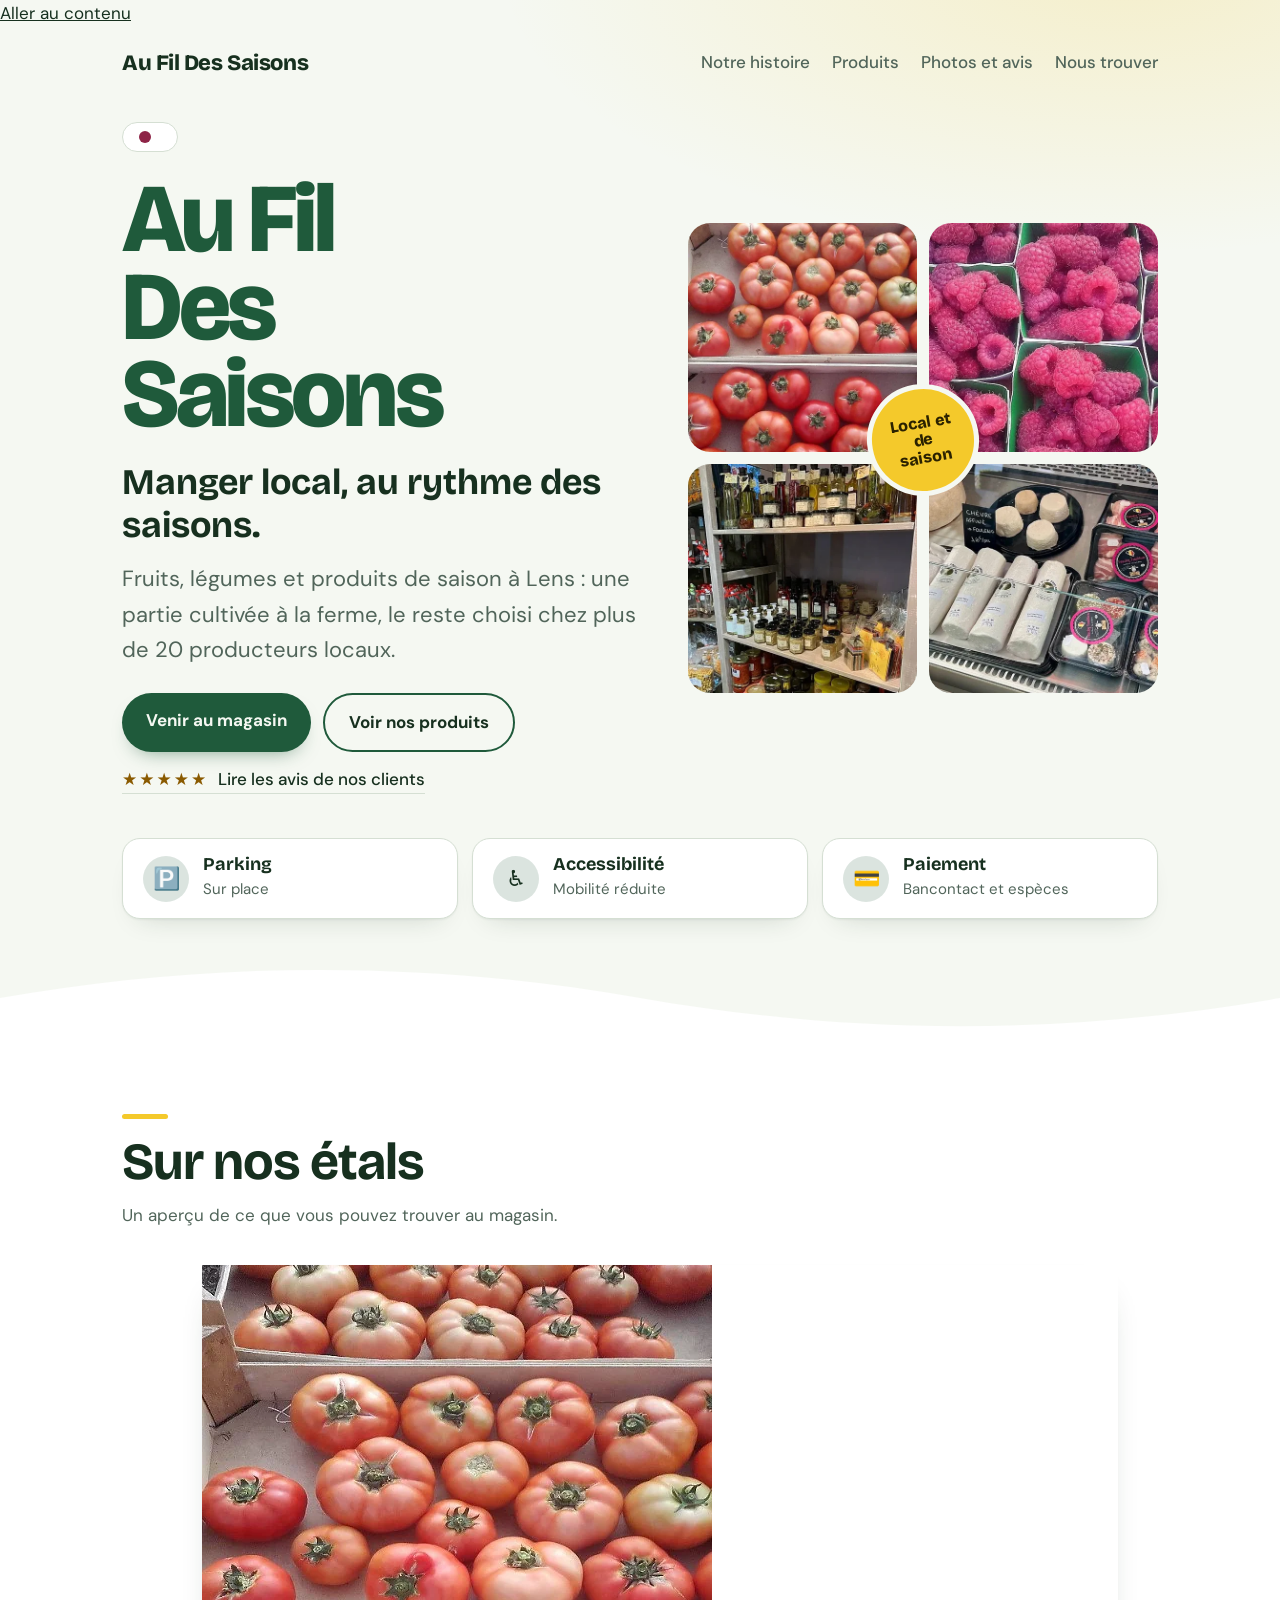
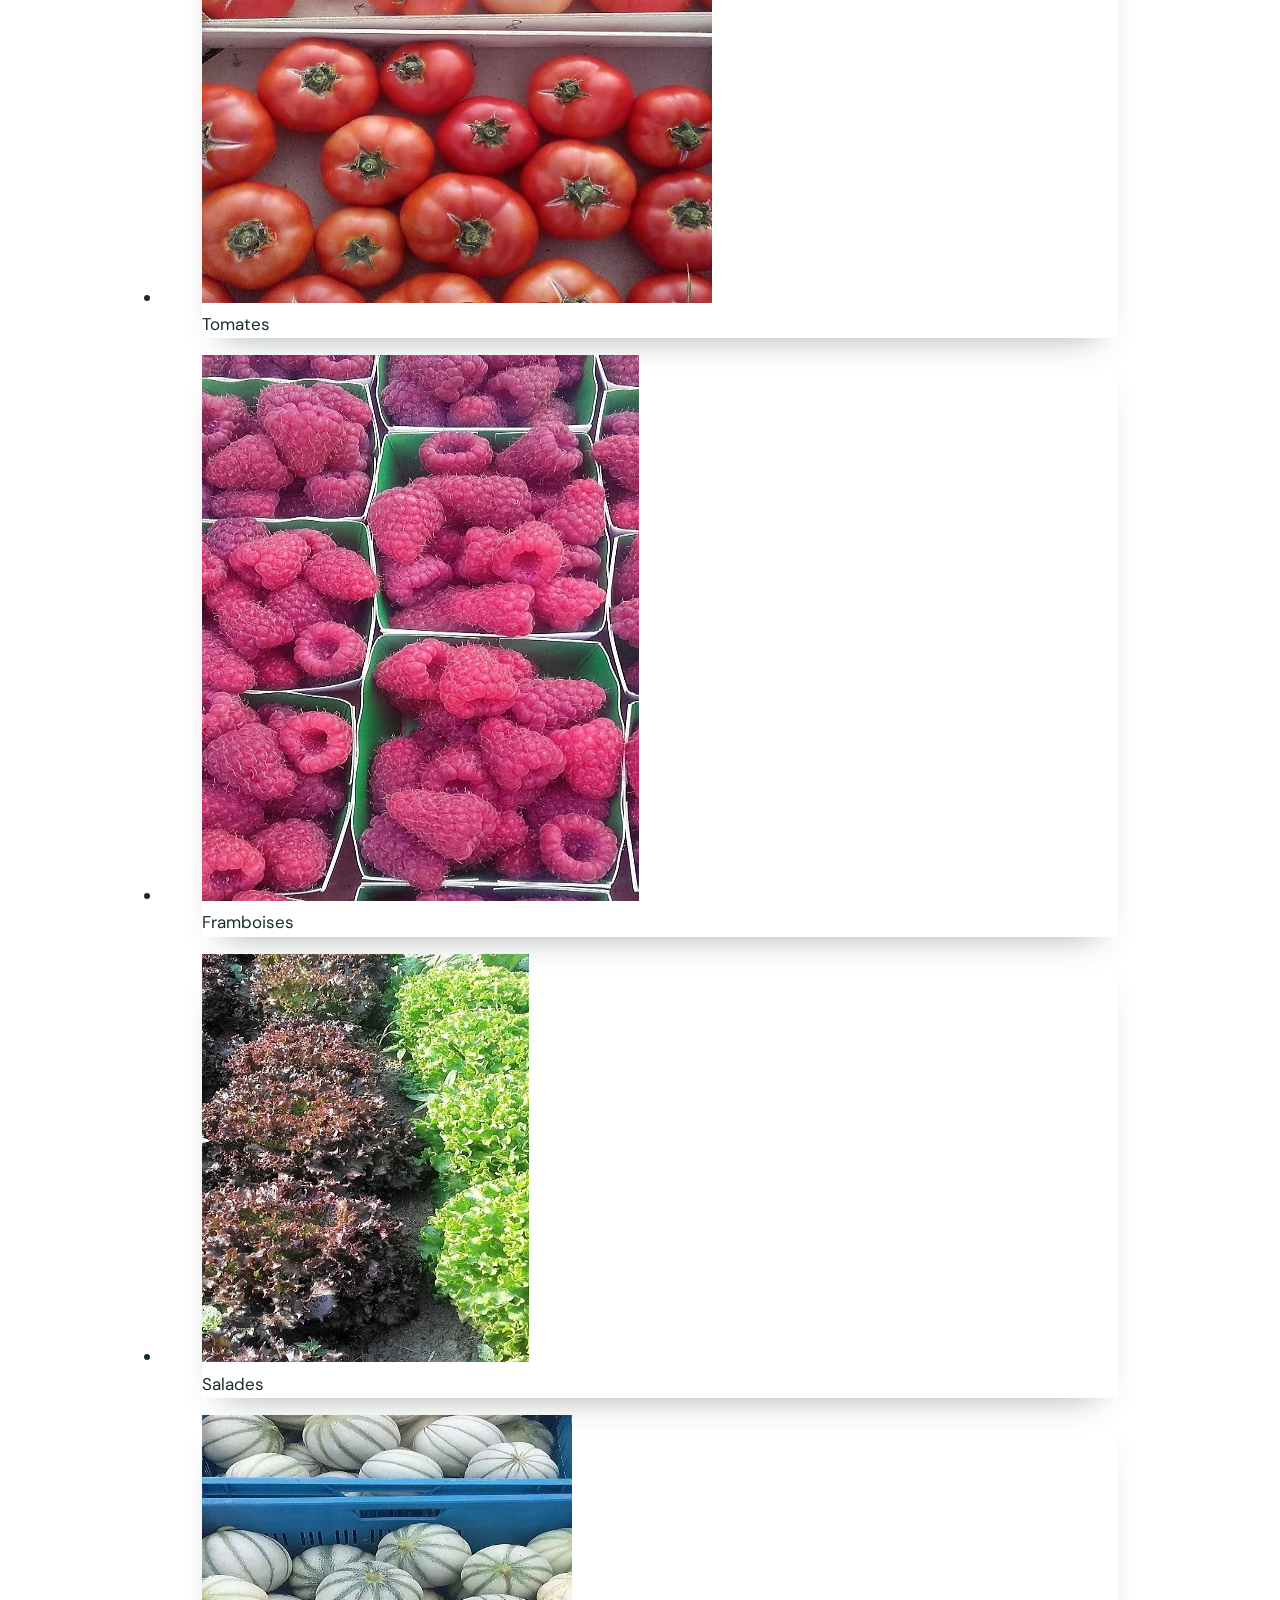
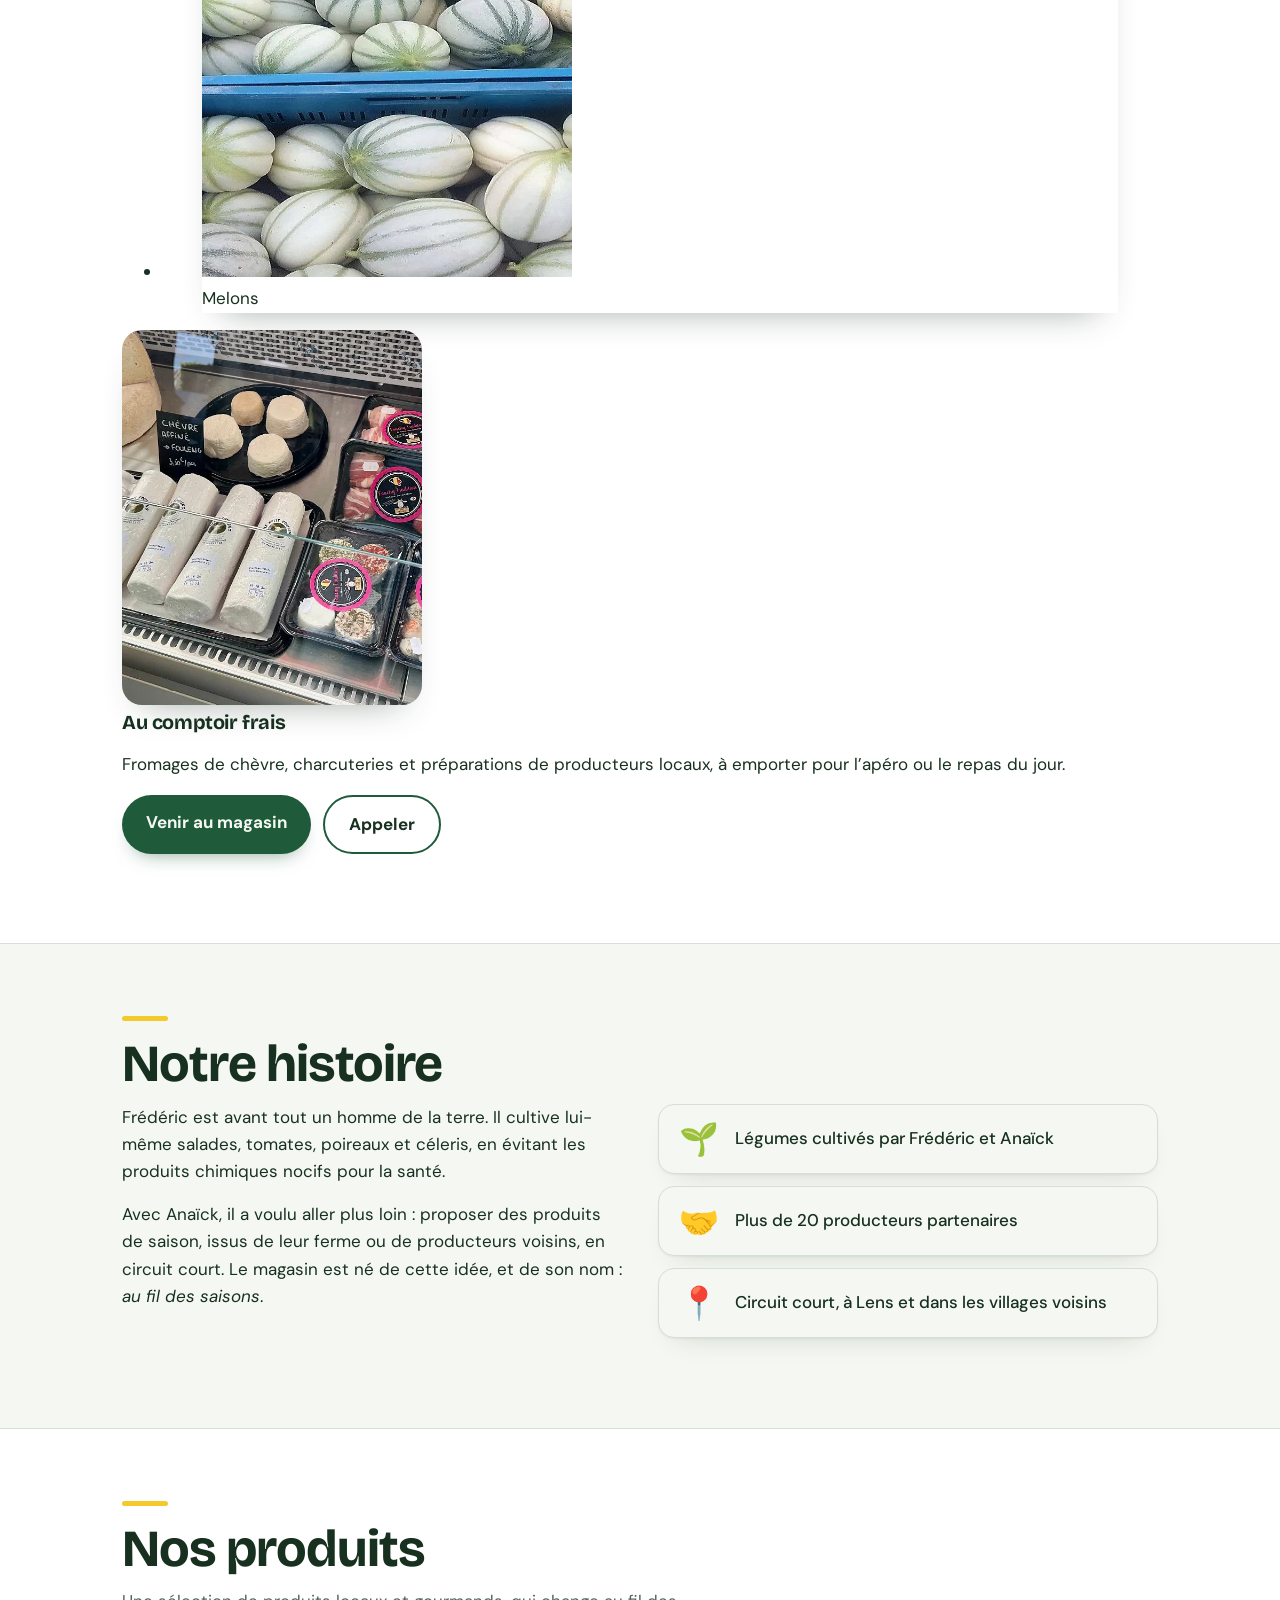
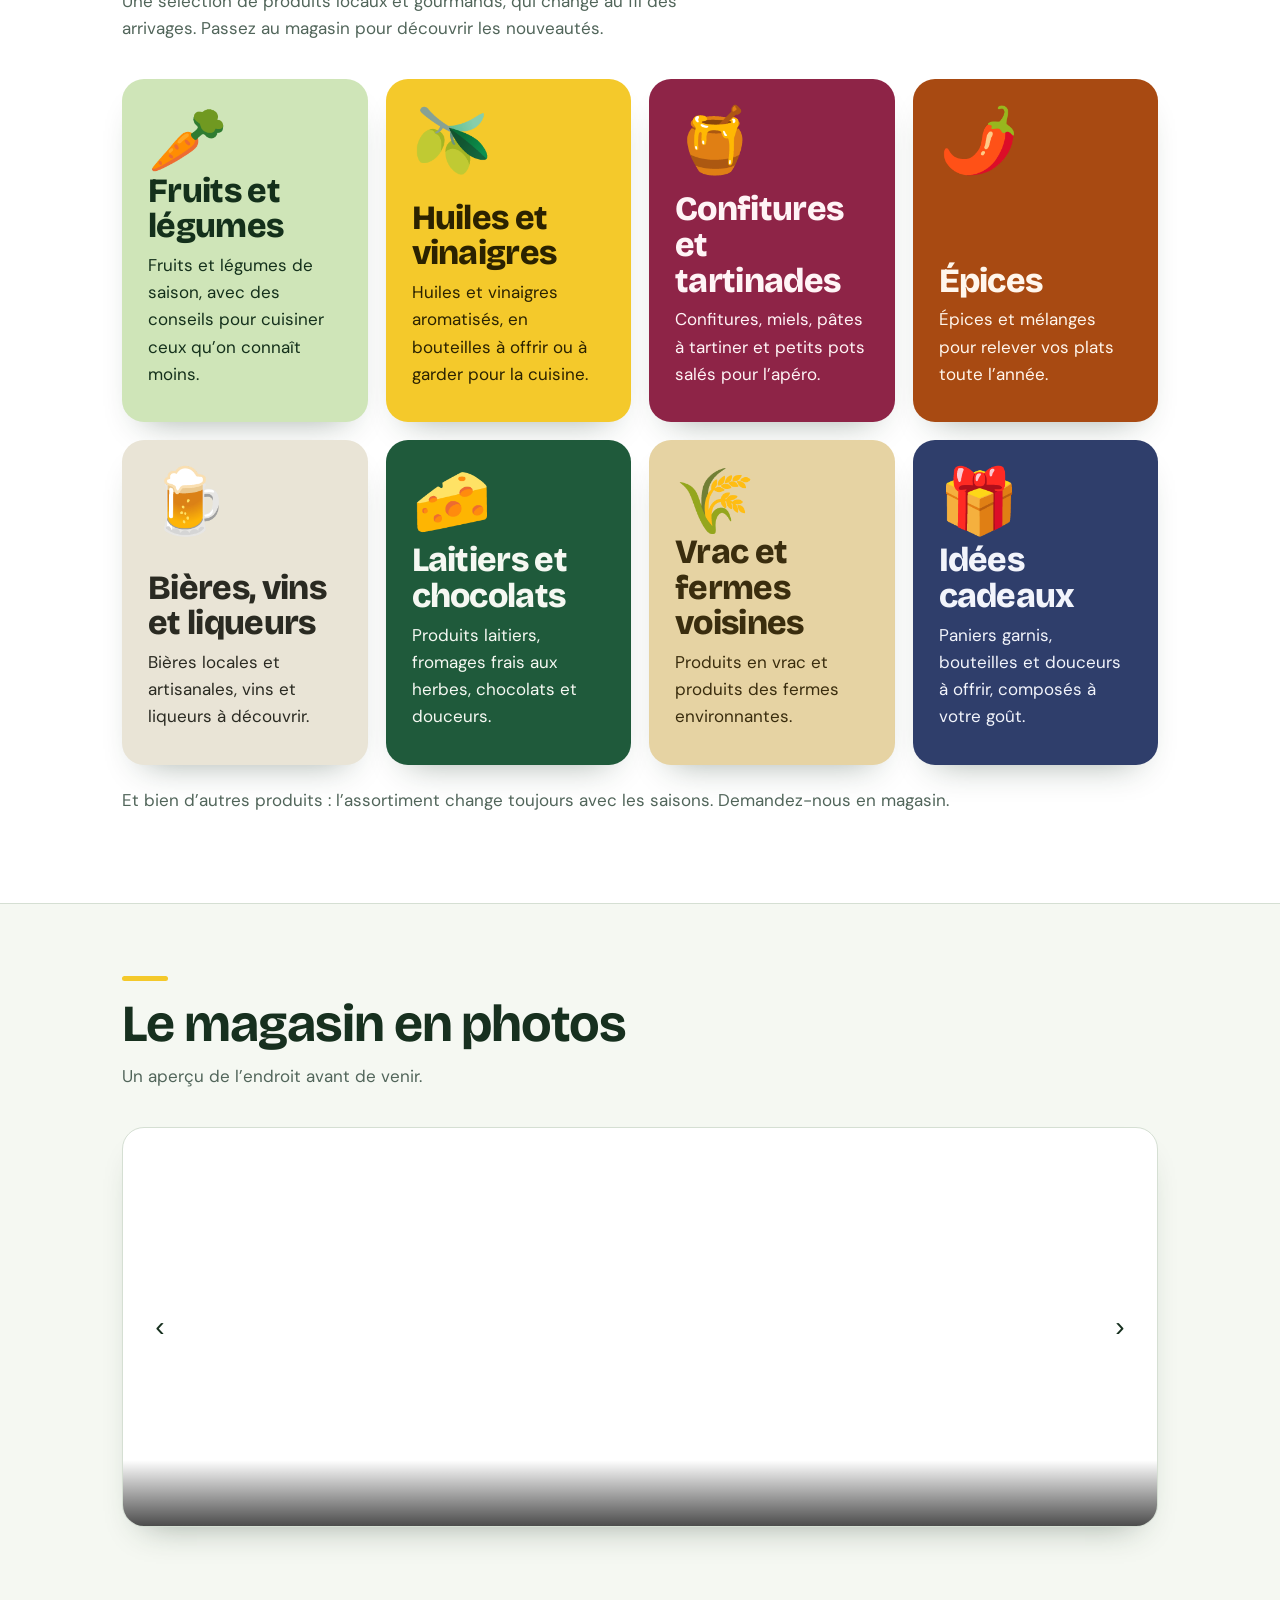
==== index.html @ 1a325200 "Add files via upload" ====
<!DOCTYPE html>
<html lang="fr">
<head>
<meta charset="utf-8">
<meta name="viewport" content="width=device-width, initial-scale=1, viewport-fit=cover">
<meta name="google-site-verification" content="WwIWT2sEpHE2BNijOcMHsDn33bdTSmF2Qs8HW-zZY4A">
<title>Au Fil Des Saisons – Fruits, légumes et produits locaux à Lens</title>
<meta name="description" content="Magasin de produits locaux et de saison à Lens : fruits, légumes, produits laitiers, chocolats, bières, vins, épices et idées cadeaux.">
<meta name="theme-color" content="#1F5A3B">
<link rel="icon" type="image/png" href="favicon.png">
<link rel="apple-touch-icon" href="apple-touch-icon.png">
<link rel="manifest" href="site.webmanifest">
<script type="application/ld+json">{"@context": "https://schema.org", "@type": "GroceryStore", "name": "Au Fil Des Saisons", "description": "Magasin de produits locaux et de saison à Lens : fruits, légumes, produits laitiers, chocolats, bières, vins, épices.", "telephone": "+32477273556", "email": "frederic.leblon@hotmail.be", "paymentAccepted": "Bancontact, espèces", "address": {"@type": "PostalAddress", "streetAddress": "Rue du Thy 23", "postalCode": "7870", "addressLocality": "Lens", "addressRegion": "Hainaut", "addressCountry": "BE"}, "geo": {"@type": "GeoCoordinates", "latitude": 50.5580614, "longitude": 3.8917613}, "openingHoursSpecification": [{"@type": "OpeningHoursSpecification", "dayOfWeek": "Monday", "opens": "15:00", "closes": "18:00"}, {"@type": "OpeningHoursSpecification", "dayOfWeek": ["Wednesday", "Friday"], "opens": "09:30", "closes": "12:30"}, {"@type": "OpeningHoursSpecification", "dayOfWeek": ["Wednesday", "Friday"], "opens": "13:30", "closes": "18:00"}, {"@type": "OpeningHoursSpecification", "dayOfWeek": "Saturday", "opens": "09:30", "closes": "15:30"}, {"@type": "OpeningHoursSpecification", "dayOfWeek": "Sunday", "opens": "09:30", "closes": "12:30"}]}</script>
<link rel="preconnect" href="https://fonts.googleapis.com">
<link rel="preconnect" href="https://fonts.gstatic.com" crossorigin>
<link rel="preload" as="style" href="https://fonts.googleapis.com/css2?family=Bricolage+Grotesque:wght@500;700;800&family=DM+Sans:wght@400;500;700&display=swap" id="gf">
<script>(function(){var l=document.createElement("link");l.rel="stylesheet";l.href=document.getElementById("gf").href;document.head.appendChild(l)})();</script>
<noscript><link rel="stylesheet" href="https://fonts.googleapis.com/css2?family=Bricolage+Grotesque:wght@500;700;800&family=DM+Sans:wght@400;500;700&display=swap"></noscript>
<style>
:root{
  --bg:#F5F8F2; --surface:#FFFFFF; --text:#17301F; --muted:#51655A; --line:#D5DFD3;
  --leaf:#1F5A3B; --on-leaf:#F5F8F2;
  --banana:#F4C92B; --on-banana:#2B2200;
  --jam:#8E2447; --on-jam:#FFF4F6;
  --garlic:#E9E4D6; --on-garlic:#2A2A22;
  box-sizing:border-box;
  padding-top:env(safe-area-inset-top,0px); padding-bottom:env(safe-area-inset-bottom,0px);
}
@media (prefers-color-scheme: dark){
  :root:not([data-theme="light"]){
    --bg:#0F1A13; --surface:#16251B; --text:#EAF1EA; --muted:#A3B5A8; --line:#2A3D30;
    --leaf:#7FD1A0; --on-leaf:#0F1A13;
    --garlic:#D9D3C0; --on-garlic:#2A2A22;
    color-scheme:dark;
  }
}
:root[data-theme="dark"]{
  --bg:#0F1A13; --surface:#16251B; --text:#EAF1EA; --muted:#A3B5A8; --line:#2A3D30;
  --leaf:#7FD1A0; --on-leaf:#0F1A13; --garlic:#D9D3C0; --on-garlic:#2A2A22; color-scheme:dark;
}
html{scroll-padding-top:env(safe-area-inset-top,0px);scroll-behavior:smooth}
*{box-sizing:border-box}
body{margin:0;background:var(--bg);color:var(--text);font:400 17px/1.6 "DM Sans",system-ui,sans-serif}
h1,h2,h3{font-family:"Bricolage Grotesque","DM Sans",system-ui,sans-serif;line-height:1.05;margin:0;letter-spacing:-.02em}
a{color:inherit}
:focus-visible{outline:3px solid var(--banana);outline-offset:3px}
.wrap{max-width:1080px;margin:0 auto;padding:0 22px}
header{display:flex;align-items:center;justify-content:space-between;gap:16px;padding:18px 0;flex-wrap:wrap}
.logo{font:800 22px "Bricolage Grotesque",sans-serif;text-decoration:none;letter-spacing:-.02em}
nav{display:flex;gap:22px;font-weight:500}
nav a{text-decoration:none;color:var(--muted)}
nav a:hover{color:var(--text)}
.hero{padding:40px 0 64px}
.hero h1{font-size:clamp(58px,14vw,168px);font-weight:800;line-height:.9;max-width:none;color:var(--leaf);letter-spacing:-.035em}
.hero p.tag{font:700 clamp(22px,3.6vw,36px)/1.2 "Bricolage Grotesque",sans-serif;color:var(--text);margin:22px 0 0;max-width:none}
.hero p{font-size:clamp(18px,2.2vw,22px);color:var(--muted);max-width:46ch;margin:22px 0 30px}
.btns{display:flex;gap:12px;flex-wrap:wrap}
.btn{display:inline-block;padding:14px 24px;border-radius:999px;font-weight:700;text-decoration:none;background:var(--leaf);color:var(--on-leaf)}
.btn.alt{background:transparent;border:2px solid var(--leaf);color:var(--text)}
section{padding:72px 0}
h2{font-size:clamp(32px,5vw,52px);font-weight:700;margin-bottom:12px}
.lead{color:var(--muted);max-width:52ch;margin:0 0 36px}
.grid{display:grid;grid-template-columns:repeat(auto-fit,minmax(220px,1fr));gap:18px}
.panel{border-radius:22px;padding:30px 26px 34px;min-height:300px;display:flex;flex-direction:column;justify-content:flex-end}
.panel .emo{font-size:64px;line-height:1;margin-bottom:auto}
.panel h3{font-size:34px;font-weight:800;margin-bottom:8px}
.panel p{margin:0}
.p1{background:var(--banana);color:var(--on-banana)}
.p2{background:var(--jam);color:var(--on-jam)}
.p3{background:var(--garlic);color:var(--on-garlic)}
.p4{background:var(--leaf);color:var(--on-leaf)}
.pv{background:#CFE5B8;color:#14301B}
.ps{background:#A84A12;color:#FFF6EC}
.pc{background:#2F3E6B;color:#F2F4FB}
.gal figure{margin:0}.gal img{display:block;width:100%;aspect-ratio:4/3;object-fit:cover;border-radius:18px}.gal figcaption{margin-top:8px;color:var(--muted);font-size:15px}
.more{margin-top:22px;color:var(--muted)}
.info{display:grid;grid-template-columns:repeat(auto-fit,minmax(280px,1fr));gap:18px}
.card{background:var(--surface);border:1px solid var(--line);border-radius:18px;padding:26px}
.card h3{font-size:24px;margin-bottom:12px}
.card p{margin:6px 0}
table{border-collapse:collapse;width:100%}
td{padding:6px 0;border-bottom:1px solid var(--line)}
td:last-child{text-align:right;color:var(--muted)}
.todo{background:color-mix(in srgb,var(--banana) 35%,transparent);padding:1px 8px;border-radius:6px;font-size:.92em}
.open{display:inline-flex;align-items:center;gap:10px;margin:26px 0 0;font-weight:500}
.dot{width:12px;height:12px;border-radius:50%;background:var(--jam)}
.open.on .dot{background:#2E9E5B}
tr.today td{font-weight:700;color:var(--text)}
.btn,.panel{transition:transform .2s ease}
.btn:hover,.panel:hover{transform:translateY(-2px)}
@media (prefers-reduced-motion:reduce){.btn:hover,.panel:hover{transform:none}}
.band{background:var(--surface);border-block:1px solid var(--line)}
.order{display:grid;grid-template-columns:repeat(auto-fit,minmax(280px,1fr));gap:28px;align-items:start}
.fields{display:grid;gap:14px}
.fields label{display:block;font-weight:500;margin-bottom:4px}
.fields input,.fields select,.fields textarea{width:100%;font:inherit;padding:12px 14px;border-radius:12px;border:1.5px solid var(--line);background:var(--bg);color:var(--text)}
.qty{display:grid;grid-template-columns:repeat(3,1fr);gap:10px}
.fine{color:var(--muted);font-size:15px;margin:0}
.gal{display:grid;grid-template-columns:repeat(auto-fit,minmax(220px,1fr));gap:14px;margin-bottom:56px}
.ph{aspect-ratio:4/3;border-radius:18px;border:2px dashed var(--line);display:flex;flex-direction:column;align-items:center;justify-content:center;gap:6px;color:var(--muted);text-align:center;padding:12px}
.ph b{font-size:34px}
.revs{display:grid;grid-template-columns:repeat(auto-fit,minmax(min(100%,420px),1fr));gap:16px;margin-bottom:26px}
.rev{background:var(--surface);border:1px solid var(--line);border-radius:18px;padding:24px}
.stars{color:var(--banana);font-size:20px;letter-spacing:2px}
.gallery{margin-bottom:56px}
.viewer{position:relative;border-radius:22px;overflow:hidden;background:var(--surface);border:1px solid var(--line)}
.viewer{height:clamp(300px,62vw,540px);display:flex;align-items:center;justify-content:center}
.viewer .bg{position:absolute;inset:-40px;background-size:cover;background-position:center;filter:blur(30px) brightness(.75)}
.viewer img{position:relative;z-index:1;display:block;width:auto;height:auto;max-width:100%;max-height:100%;object-fit:contain}
.viewer .nav,.viewer .cap{z-index:2}
.viewer .cap{position:absolute;left:0;right:0;bottom:0;padding:48px 22px 18px;color:#fff;background:linear-gradient(transparent,rgba(0,0,0,.7));display:flex;justify-content:space-between;gap:12px;font-weight:500}
.nav{position:absolute;top:50%;transform:translateY(-50%);width:46px;height:46px;border-radius:50%;border:0;background:rgba(255,255,255,.92);color:#17301F;font-size:28px;line-height:1;cursor:pointer}
.prev{left:14px}.next{right:14px}
.thumbs{display:grid;grid-template-columns:repeat(4,1fr);gap:10px;margin-top:12px}
.thumbs button{padding:0;border:0;border-radius:14px;overflow:hidden;cursor:pointer;opacity:.6;background:none;transition:opacity .2s}
.thumbs button[aria-current="true"]{opacity:1;outline:3px solid var(--leaf);outline-offset:2px}
.thumbs img{display:block;width:100%;aspect-ratio:4/3;object-fit:cover}
.story{display:grid;grid-template-columns:repeat(auto-fit,minmax(300px,1fr));gap:36px;align-items:start}
.story p{margin:0 0 16px;max-width:60ch}
.facts{list-style:none;margin:0;padding:0;display:grid;gap:12px}
.facts li{display:flex;align-items:center;gap:16px;background:var(--bg);border:1px solid var(--line);border-radius:16px;padding:18px 20px;font-weight:500}
.facts b{font-size:32px;line-height:1}
.list{list-style:none;margin:0;padding:0}
.list li{padding:8px 0;border-bottom:1px solid var(--line)}
.baskets{display:grid;grid-template-columns:repeat(auto-fit,minmax(240px,1fr));gap:14px}
.baskets .card{background:var(--bg)}
.baskets p{margin:0;color:var(--muted)}
.pw{background:#E6D3A3;color:#3A2D0E}
.perkswrap{padding-bottom:34px}
.perks{list-style:none;margin:0;padding:0;display:grid;grid-template-columns:repeat(auto-fit,minmax(230px,1fr));gap:14px}
.perks li{display:flex;align-items:center;gap:14px;padding:16px 20px;border:1px solid var(--line);border-radius:18px;background:var(--surface)}
.perks .ic{flex:none;width:46px;height:46px;border-radius:50%;display:flex;align-items:center;justify-content:center;font-size:22px;background:color-mix(in srgb,var(--leaf) 16%,transparent)}
.perks strong{display:block;font:700 18px "Bricolage Grotesque",sans-serif;line-height:1.1}
.perks li span:not(.ic){color:var(--muted);font-size:15px}
.wave{display:block;width:100%;height:36px;color:var(--surface);margin-bottom:-1px}
#histoire{border-top:0}
.hero{display:grid;grid-template-columns:1.05fr .95fr;gap:40px;align-items:center;padding:24px 22px 44px}
.hero h1{font-size:clamp(56px,7.6vw,100px);line-height:.9}
.hero p.open{display:inline-flex;margin:0 0 24px;padding:8px 16px;background:var(--surface);border:1px solid var(--line);border-radius:999px;font-size:15px;color:var(--text);max-width:none}
.hero p.tag{margin:22px 0 0}
.hero p.desc{margin:14px 0 26px;max-width:44ch}
.proof{list-style:none;margin:26px 0 0;padding:0;display:flex;flex-wrap:wrap;gap:8px 22px;font-weight:500}
.rl{display:inline-block;margin-top:14px;text-decoration:none;font-weight:500;border-bottom:1.5px solid var(--line)}
.rl:hover{border-color:var(--leaf)}
.rl .stars{font-size:17px;margin-right:6px}
.hero-pics{position:relative;height:clamp(380px,44vw,540px)}
.pic{position:absolute;object-fit:cover;border-radius:24px;border:6px solid var(--bg);box-shadow:0 22px 40px -18px rgba(0,0,0,.45);background:var(--surface)}
.pic.a{right:0;top:0;width:66%;height:80%}
.pic.b{left:0;bottom:0;width:56%;height:50%}
.sticker{position:absolute;right:4%;bottom:4%;width:132px;height:132px;border-radius:50%;background:var(--banana);color:var(--on-banana);display:flex;align-items:center;justify-content:center;text-align:center;padding:16px;font:800 18px/1.1 "Bricolage Grotesque",sans-serif;transform:rotate(-10deg)}
@media (max-width:860px){.hero{grid-template-columns:1fr;gap:28px}.hero h1{font-size:clamp(56px,18vw,104px)}.hero-pics{height:clamp(320px,82vw,440px)}}
.hero-pics{height:auto;display:grid;grid-template-columns:1fr 1fr;gap:12px;padding-bottom:30px}
.hero-pics .m{display:block;width:100%;aspect-ratio:1;object-fit:cover;border-radius:22px;background:var(--surface)}
.hero-pics .m:nth-of-type(even){transform:translateY(30px)}
.hero-pics .sticker{width:112px;height:112px;font-size:16px;left:50%;top:46%;right:auto;bottom:auto;transform:translate(-50%,-50%) rotate(-10deg);border:5px solid var(--bg)}
#etals{border-top:0}
.stars{color:#8A5A00}
@media (prefers-color-scheme: dark){:root:not([data-theme="light"]) .stars{color:var(--banana)}}
.etals{gap:16px}
.etals li:nth-child(even){margin-top:0}
.etals img{aspect-ratio:4/5}
.feature{grid-template-columns:minmax(0,300px) 1fr;gap:40px}
.feature img{width:100%;max-width:300px;aspect-ratio:4/5;object-fit:cover;border-radius:20px}
.viewer{height:clamp(260px,46vw,400px)}
.hero-pics{max-width:470px;width:100%;justify-self:end;padding-bottom:0}
.hero-pics .m:nth-of-type(even){transform:none}
@media (max-width:860px){.hero-pics{justify-self:center}.feature img{max-width:100%}}
body{background-image:radial-gradient(900px 420px at 88% -40px,color-mix(in srgb,var(--banana) 20%,transparent),transparent 70%);background-repeat:no-repeat}
section h2::before{content:"";display:block;width:46px;height:5px;border-radius:3px;background:var(--banana);margin-bottom:16px}
.card,.rev,.faq details,.perks li,.facts li{box-shadow:0 1px 2px rgba(23,48,31,.05),0 14px 28px -18px rgba(23,48,31,.22)}
.panel,.etals figure,.viewer,.feature img{box-shadow:0 18px 34px -22px rgba(23,48,31,.45)}
.btn{box-shadow:0 10px 20px -12px rgba(31,90,59,.65);transition:transform .2s ease,box-shadow .2s ease,opacity .2s}
.btn.alt{box-shadow:none}
.etals img,.feature img,.hero-pics .m{transition:transform .5s ease}
.etals figure:hover img,.feature:hover img,.hero-pics .m:hover{transform:scale(1.04)}
.etals figure{overflow:hidden}
.viewer img{transition:opacity .2s ease}
.faq details{transition:box-shadow .2s ease,border-color .2s ease}
.faq details[open]{border-color:var(--leaf)}
.reveal{opacity:0;transform:translateY(24px);transition:opacity .7s ease,transform .7s ease}
.reveal.in{opacity:1;transform:none}
@keyframes up{from{opacity:0;transform:translateY(20px)}}
@keyframes pop{from{opacity:0;transform:scale(.94)}}
.hero-text>*{animation:up .8s ease backwards}
.hero-text>:nth-child(2){animation-delay:.08s}.hero-text>:nth-child(3){animation-delay:.16s}.hero-text>:nth-child(4){animation-delay:.24s}.hero-text>:nth-child(5){animation-delay:.32s}.hero-text>:nth-child(6){animation-delay:.4s}
.hero-pics .m{animation:pop .9s ease backwards}
.hero-pics .m:nth-of-type(2){animation-delay:.12s}.hero-pics .m:nth-of-type(3){animation-delay:.24s}.hero-pics .m:nth-of-type(4){animation-delay:.36s}
@media (prefers-reduced-motion:reduce){.reveal{opacity:1!important;transform:none!important;transition:none!important}.hero-text>*,.hero-pics .m{animation:none}.etals figure:hover img,.feature:hover img,.hero-pics .m:hover{transform:none}}
.etals img,.feature img,.thumbs img,.hero-pics .m{height:auto}
.progress{position:fixed;left:0;top:env(safe-area-inset-top,0px);height:3px;width:100%;background:var(--leaf);transform:scaleX(0);transform-origin:0 50%;z-index:70}
@keyframes grow{to{transform:scaleX(1)}}
@supports (animation-timeline:scroll()){.progress{animation:grow linear both;animation-timeline:scroll(root)}}
@keyframes float{0%,100%{translate:0 0}50%{translate:0 -7px}}
@keyframes wob{0%,100%{rotate:0deg}50%{rotate:9deg}}
@keyframes pulse{0%{box-shadow:0 0 0 0 rgba(46,158,91,.55)}100%{box-shadow:0 0 0 10px rgba(46,158,91,0)}}
.hero-pics .m{animation:pop .9s ease backwards,float 7s ease-in-out 1.2s infinite}
.hero-pics .m:nth-of-type(1){animation-delay:0s,1.2s}
.hero-pics .m:nth-of-type(2){animation-delay:.12s,1.8s;animation-duration:.9s,8s}
.hero-pics .m:nth-of-type(3){animation-delay:.24s,2.4s;animation-duration:.9s,7.5s}
.hero-pics .m:nth-of-type(4){animation-delay:.36s,3s;animation-duration:.9s,8.5s}
.sticker{animation:wob 5s ease-in-out infinite}
.open.on .dot{animation:pulse 2s ease-out infinite}
.panel .emo{transition:transform .3s ease;transform-origin:left bottom}
.panel:hover .emo{transform:rotate(-10deg) scale(1.15)}
nav a{padding:4px 0;transition:color .2s ease,box-shadow .2s ease}
nav a.act{color:var(--text);box-shadow:inset 0 -3px 0 var(--banana)}
.count{font-variant-numeric:tabular-nums}
@media (prefers-reduced-motion:reduce){.hero-pics .m,.sticker,.open.on .dot,.progress{animation:none}.panel:hover .emo{transform:none}}
body{transition:background-color .5s ease,color .5s ease}
.btn{transition:transform .2s ease,box-shadow .2s ease,opacity .2s ease,background-color .3s ease,color .3s ease,border-color .3s ease}
.btn:hover{background:color-mix(in srgb,var(--leaf) 86%,var(--text))}
.btn.alt:hover{background:color-mix(in srgb,var(--leaf) 14%,transparent)}
a{transition:color .25s ease}
footer{background:linear-gradient(to bottom,var(--bg),color-mix(in srgb,var(--leaf) 12%,var(--bg)))}
.viewer .bg{transition:opacity .25s ease}
.wave{display:block;position:relative;height:90px;color:var(--surface);margin-bottom:-1px}
.wave svg{display:block;width:100%;height:100%}
.wave .th{fill:none;stroke:var(--leaf);stroke-width:2.4;stroke-dasharray:3 8;stroke-linecap:round;vector-effect:non-scaling-stroke}
.thread{position:absolute;inset:0;clip-path:inset(-40px 100% -40px 0);transition:clip-path 1.8s ease}
.wave.go .thread{clip-path:inset(-40px 0 -40px 0)}
.sd{position:absolute;font-size:26px;line-height:1;opacity:0;transform:translate(-50%,-80%) scale(.4);transition:opacity .4s ease,transform .6s cubic-bezier(.3,1.6,.5,1)}
.wave.go .sd{opacity:1;transform:translate(-50%,-80%) scale(1)}
.wave.go .sd:nth-of-type(1){transition-delay:.4s}.wave.go .sd:nth-of-type(2){transition-delay:.8s}.wave.go .sd:nth-of-type(3){transition-delay:1.2s}.wave.go .sd:nth-of-type(4){transition-delay:1.6s}
@media (prefers-reduced-motion:reduce){.thread{clip-path:none!important;transition:none}.sd{opacity:1;transform:translate(-50%,-80%);transition:none!important}}
section{border:0}
.sep{display:flex;align-items:center;gap:20px;max-width:780px;margin:-6px auto -34px;padding:0 22px;position:relative;z-index:2}
.sep i{flex:1;height:2px;background:repeating-linear-gradient(90deg,var(--leaf) 0 6px,transparent 6px 14px);opacity:.6;transform:scaleX(0);transition:transform 1.3s ease}
.sep i:first-child{transform-origin:100% 50%;-webkit-mask-image:linear-gradient(to right,transparent,#000);mask-image:linear-gradient(to right,transparent,#000)}
.sep i:last-child{transform-origin:0 50%;-webkit-mask-image:linear-gradient(to left,transparent,#000);mask-image:linear-gradient(to left,transparent,#000)}
.sep b{flex:none;width:58px;height:58px;border-radius:50%;display:grid;place-items:center;background:var(--surface);border:2.5px solid var(--banana);box-shadow:0 12px 24px -14px rgba(23,48,31,.5);opacity:0;transform:scale(.4) rotate(-40deg);transition:opacity .5s ease .2s,transform .8s cubic-bezier(.3,1.5,.5,1) .2s}
.sep svg{width:28px;height:28px;fill:none;stroke:var(--leaf);stroke-width:1.8}
.sep.go i{transform:scaleX(1)}
.sep.go b{opacity:1;transform:none}
@media (prefers-reduced-motion:reduce){.sep i{transform:none;transition:none}.sep b{opacity:1;transform:none;transition:none}}
footer{padding:36px 0 48px;color:var(--muted);font-size:15px}
footer .wrap{display:flex;justify-content:space-between;gap:12px;flex-wrap:wrap}
@media (prefers-reduced-motion:reduce){html{scroll-behavior:auto}}
</style>
</head>
<body>
<div class="progress" aria-hidden="true"></div>
<a class="skip" href="#top">Aller au contenu</a>
<div class="topbar"><div class="wrap">
    <header>
    <a class="logo" href="#top">Au Fil Des Saisons</a>
    <nav aria-label="Navigation principale">
      <a href="#histoire">Notre histoire</a>
      <a href="#produits">Produits</a>
      <a href="#avis">Photos et avis</a>
      <a href="#infos">Nous trouver</a>
    </nav>
  </header>
  </div></div>

<main id="top">
  <div class="wrap hero">
    <div class="hero-text">
      <p class="open" id="open" aria-live="polite"><span class="dot" aria-hidden="true"></span><span id="opentxt"></span></p>
      <h1>Au Fil<br>Des<br>Saisons</h1>
      <p class="tag">Manger local, au rythme des saisons.</p>
      <p class="desc">Fruits, légumes et produits de saison à Lens : une partie cultivée à la ferme, le reste choisi chez plus de 20 producteurs locaux.</p>
      <div class="btns">
        <a class="btn" href="#infos">Venir au magasin</a>
        <a class="btn alt" href="#produits">Voir nos produits</a>
      </div>
      <a class="rl" href="#avis"><span class="stars" aria-hidden="true">★★★★★</span> Lire les avis de nos clients</a>
    </div>
    <div class="hero-pics" aria-hidden="true">
      <img class="m" id="hp1" alt="" src="img/hero-1.webp" fetchpriority="high" width="480" height="480" decoding="async"><img class="m" id="hp2" alt="" src="img/hero-2.webp" fetchpriority="high" width="480" height="480" decoding="async"><img class="m" id="hp3" alt="" src="img/hero-3.webp" width="480" height="480" decoding="async"><img class="m" id="hp4" alt="" src="img/hero-4.webp" width="480" height="480" decoding="async">
      <div class="sticker">Local et de saison</div>
    </div>
  </div>

  <div class="wrap perkswrap"><ul class="perks" aria-label="Infos pratiques"><li><span class="ic" aria-hidden="true">🅿️</span><div><strong>Parking</strong><span>Sur place</span></div></li><li><span class="ic" aria-hidden="true">♿</span><div><strong>Accessibilité</strong><span>Mobilité réduite</span></div></li><li><span class="ic" aria-hidden="true">💳</span><div><strong>Paiement</strong><span>Bancontact et espèces</span></div></li></ul></div>
  <div class="wave" id="wave" aria-hidden="true"><svg viewBox="0 0 1440 120" preserveAspectRatio="none"><path d="M0 60C240 10 480 10 720 60S1200 110 1440 60V120H0Z" fill="currentColor"/></svg><div class="thread"><svg viewBox="0 0 1440 120" preserveAspectRatio="none"><path class="th" d="M0 50C240 0 480 0 720 50S1200 100 1440 50"/></svg><span class="sd" style="left:12.50%;top:16.4px">🌱</span><span class="sd" style="left:37.50%;top:16.4px">🍓</span><span class="sd" style="left:62.50%;top:58.6px">🍂</span><span class="sd" style="left:87.50%;top:58.6px">❄️</span></div></div>
  <section id="etals" class="band">
    <div class="wrap">
      <h2>Sur nos étals</h2>
      <p class="lead">Un aperçu de ce que vous pouvez trouver au magasin.</p>
      <ul class="etals">
        <li><figure><img loading="lazy" src="img/tomates-mures-rangees-dans-d.webp" width="510" height="792" decoding="async" alt="Tomates mûres rangées dans des cagettes en bois"><figcaption>Tomates</figcaption></figure></li>
        <li><figure><img loading="lazy" src="img/barquettes-de-framboises-fra.webp" width="437" height="701" decoding="async" alt="Barquettes de framboises fraîches"><figcaption>Framboises</figcaption></figure></li>
        <li><figure><img loading="lazy" src="img/rangees-de-salades-rouges-et.webp" width="327" height="556" decoding="async" alt="Rangées de salades rouges et vertes au potager"><figcaption>Salades</figcaption></figure></li>
        <li><figure><img loading="lazy" src="img/melons-rayes-dans-des-caisse.webp" width="370" height="705" decoding="async" alt="Melons rayés dans des caisses bleues"><figcaption>Melons</figcaption></figure></li>
      </ul>
      <div class="feature">
        <img loading="lazy" src="img/fromages-de-chevre-et-charcu.webp" width="611" height="702" decoding="async" alt="Fromages de chèvre et charcuteries au comptoir réfrigéré">
        <div>
          <h3>Au comptoir frais</h3>
          <p>Fromages de chèvre, charcuteries et préparations de producteurs locaux, à emporter pour l’apéro ou le repas du jour.</p>
          <p class="btns"><a class="btn" href="#infos">Venir au magasin</a><a class="btn alt" href="tel:+32477273556">Appeler</a></p>
        </div>
      </div>
    </div>
  </section>

  <section id="histoire">
    <div class="wrap">
      <h2>Notre histoire</h2>
      <div class="story">
        <div>
          <p>Frédéric est avant tout un homme de la terre. Il cultive lui-même salades, tomates, poireaux et céleris, en évitant les produits chimiques nocifs pour la santé.</p>
          <p>Avec Anaïck, il a voulu aller plus loin : proposer des produits de saison, issus de leur ferme ou de producteurs voisins, en circuit court. Le magasin est né de cette idée, et de son nom : <em>au fil des saisons</em>.</p>
        </div>
        <ul class="facts">
          <li><b aria-hidden="true">🌱</b><span>Légumes cultivés par Frédéric et Anaïck</span></li>
          <li><b aria-hidden="true">🤝</b><span>Plus de <span class="count" data-to="20">20</span> producteurs partenaires</span></li>
          <li><b aria-hidden="true">📍</b><span>Circuit court, à Lens et dans les villages voisins</span></li>
        </ul>
      </div>
    </div>
  </section>

  <div class="sep" id="sep" aria-hidden="true"><i></i><b><svg viewBox="0 0 24 24" stroke-linecap="round" stroke-linejoin="round"><path d="M12 21C6 17 4 11 6 5c6 0 12 2 12 9 0 3-2 5-6 7z"/><path d="M12 21V10"/></svg></b><i></i></div>
  <section id="produits" class="band">
    <div class="wrap">
      <h2>Nos produits</h2>
      <p class="lead">Une sélection de produits locaux et gourmands, qui change au fil des arrivages. Passez au magasin pour découvrir les nouveautés.</p>
      <div class="grid">
        <article class="panel pv">
          <div class="emo" aria-hidden="true">🥕</div>
          <h3>Fruits et légumes</h3>
          <p>Fruits et légumes de saison, avec des conseils pour cuisiner ceux qu’on connaît moins.</p>
        </article>
        <article class="panel p1">
          <div class="emo" aria-hidden="true">🫒</div>
          <h3>Huiles et vinaigres</h3>
          <p>Huiles et vinaigres aromatisés, en bouteilles à offrir ou à garder pour la cuisine.</p>
        </article>
        <article class="panel p2">
          <div class="emo" aria-hidden="true">🍯</div>
          <h3>Confitures et tartinades</h3>
          <p>Confitures, miels, pâtes à tartiner et petits pots salés pour l’apéro.</p>
        </article>
        <article class="panel ps">
          <div class="emo" aria-hidden="true">🌶️</div>
          <h3>Épices</h3>
          <p>Épices et mélanges pour relever vos plats toute l’année.</p>
        </article>
        <article class="panel p3">
          <div class="emo" aria-hidden="true">🍺</div>
          <h3>Bières, vins et liqueurs</h3>
          <p>Bières locales et artisanales, vins et liqueurs à découvrir.</p>
        </article>
        <article class="panel p4">
          <div class="emo" aria-hidden="true">🧀</div>
          <h3>Laitiers et chocolats</h3>
          <p>Produits laitiers, fromages frais aux herbes, chocolats et douceurs.</p>
        </article>
        <article class="panel pw">
          <div class="emo" aria-hidden="true">🌾</div>
          <h3>Vrac et fermes voisines</h3>
          <p>Produits en vrac et produits des fermes environnantes.</p>
        </article>
        <article class="panel pc">
          <div class="emo" aria-hidden="true">🎁</div>
          <h3>Idées cadeaux</h3>
          <p>Paniers garnis, bouteilles et douceurs à offrir, composés à votre goût.</p>
        </article>
      </div>
      <p class="more">Et bien d’autres produits : l’assortiment change toujours avec les saisons. Demandez-nous en magasin.</p>
    </div>
  </section>

  <section id="avis">
    <div class="wrap">
      <h2>Le magasin en photos</h2>
      <p class="lead">Un aperçu de l’endroit avant de venir.</p>
      <div class="gallery">
        <div class="viewer" id="viewer" tabindex="0" aria-label="Galerie photos, utilisez les flèches pour naviguer">
          <div class="bg" id="bg" aria-hidden="true"></div>
          <img id="big" alt="" width="675" height="575" decoding="async">
          <button type="button" class="nav prev" id="prev" aria-label="Photo précédente">‹</button>
          <button type="button" class="nav next" id="next" aria-label="Photo suivante">›</button>
          <div class="cap"><span id="cap"></span><span id="cnt"></span></div>
        </div>
        <div class="thumbs" id="thumb"></div>
      </div>
    </div>
  </section>
</main>
</body>
</html>
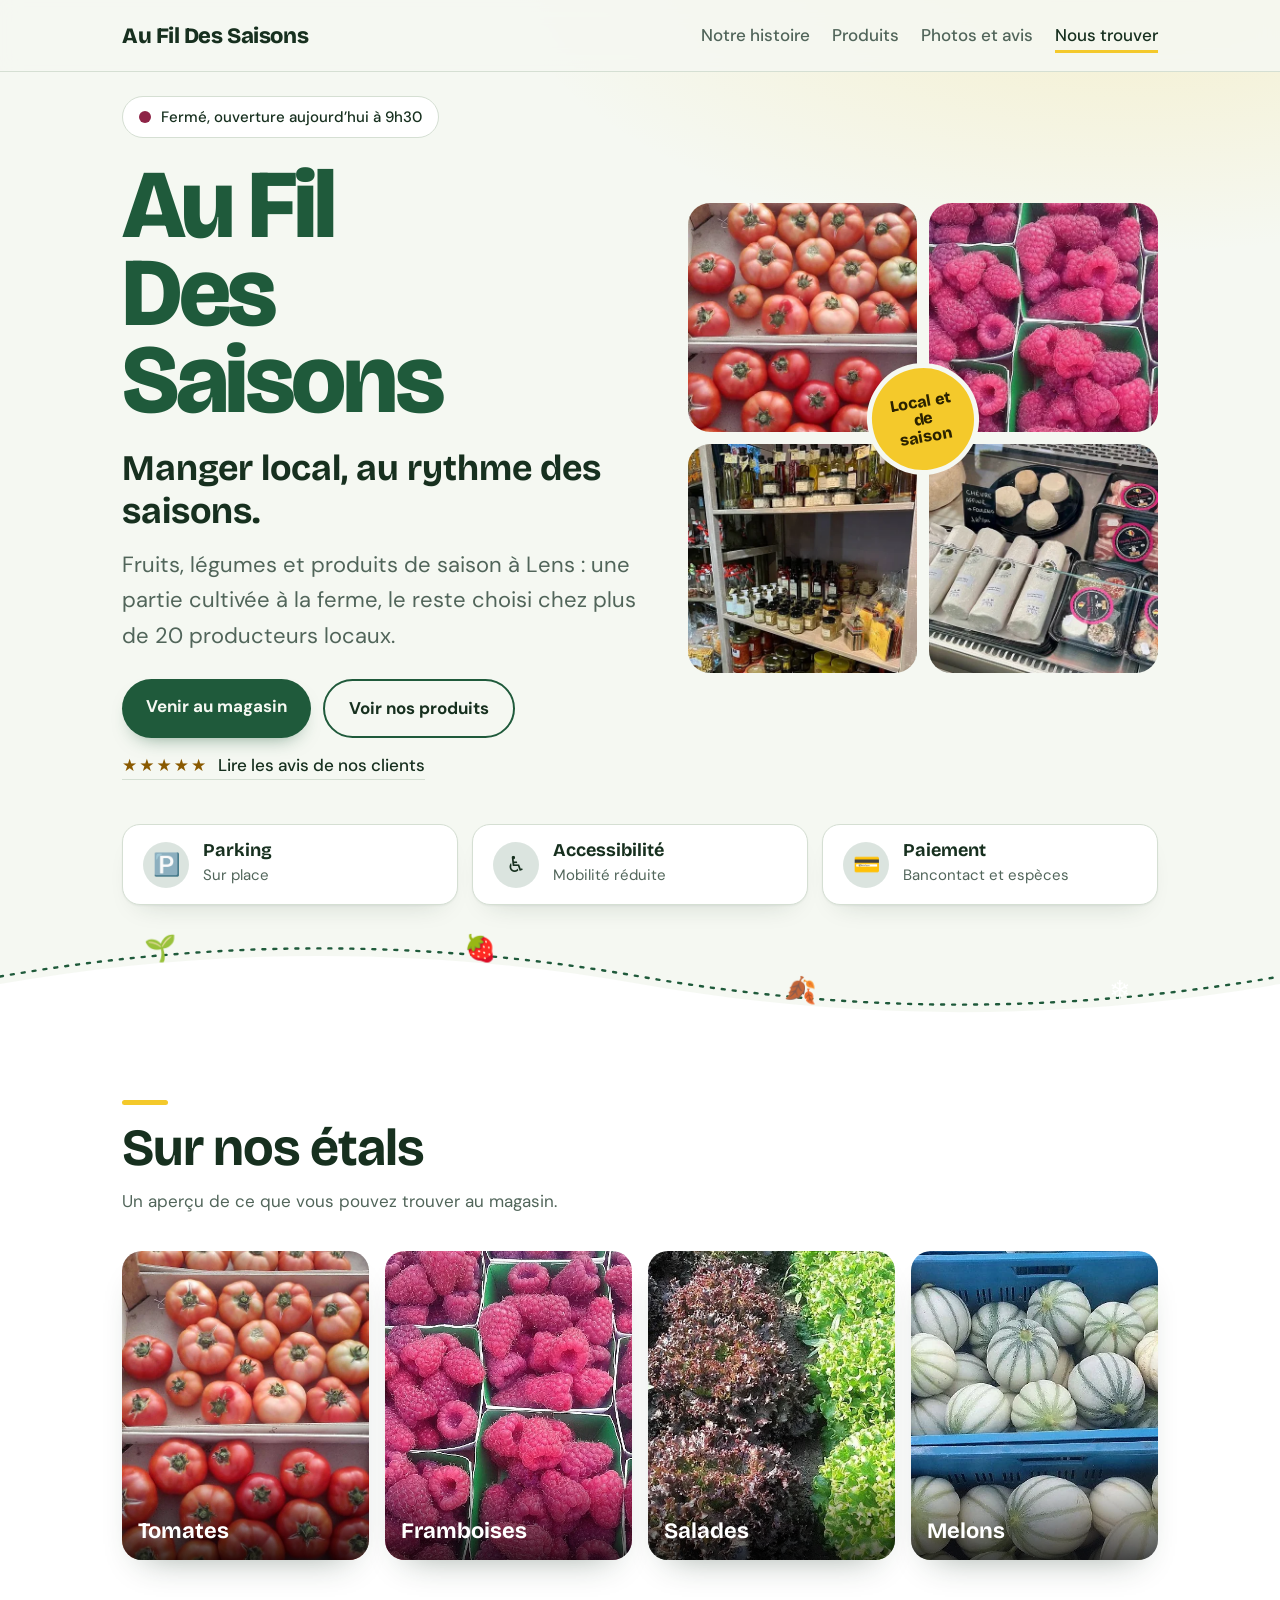
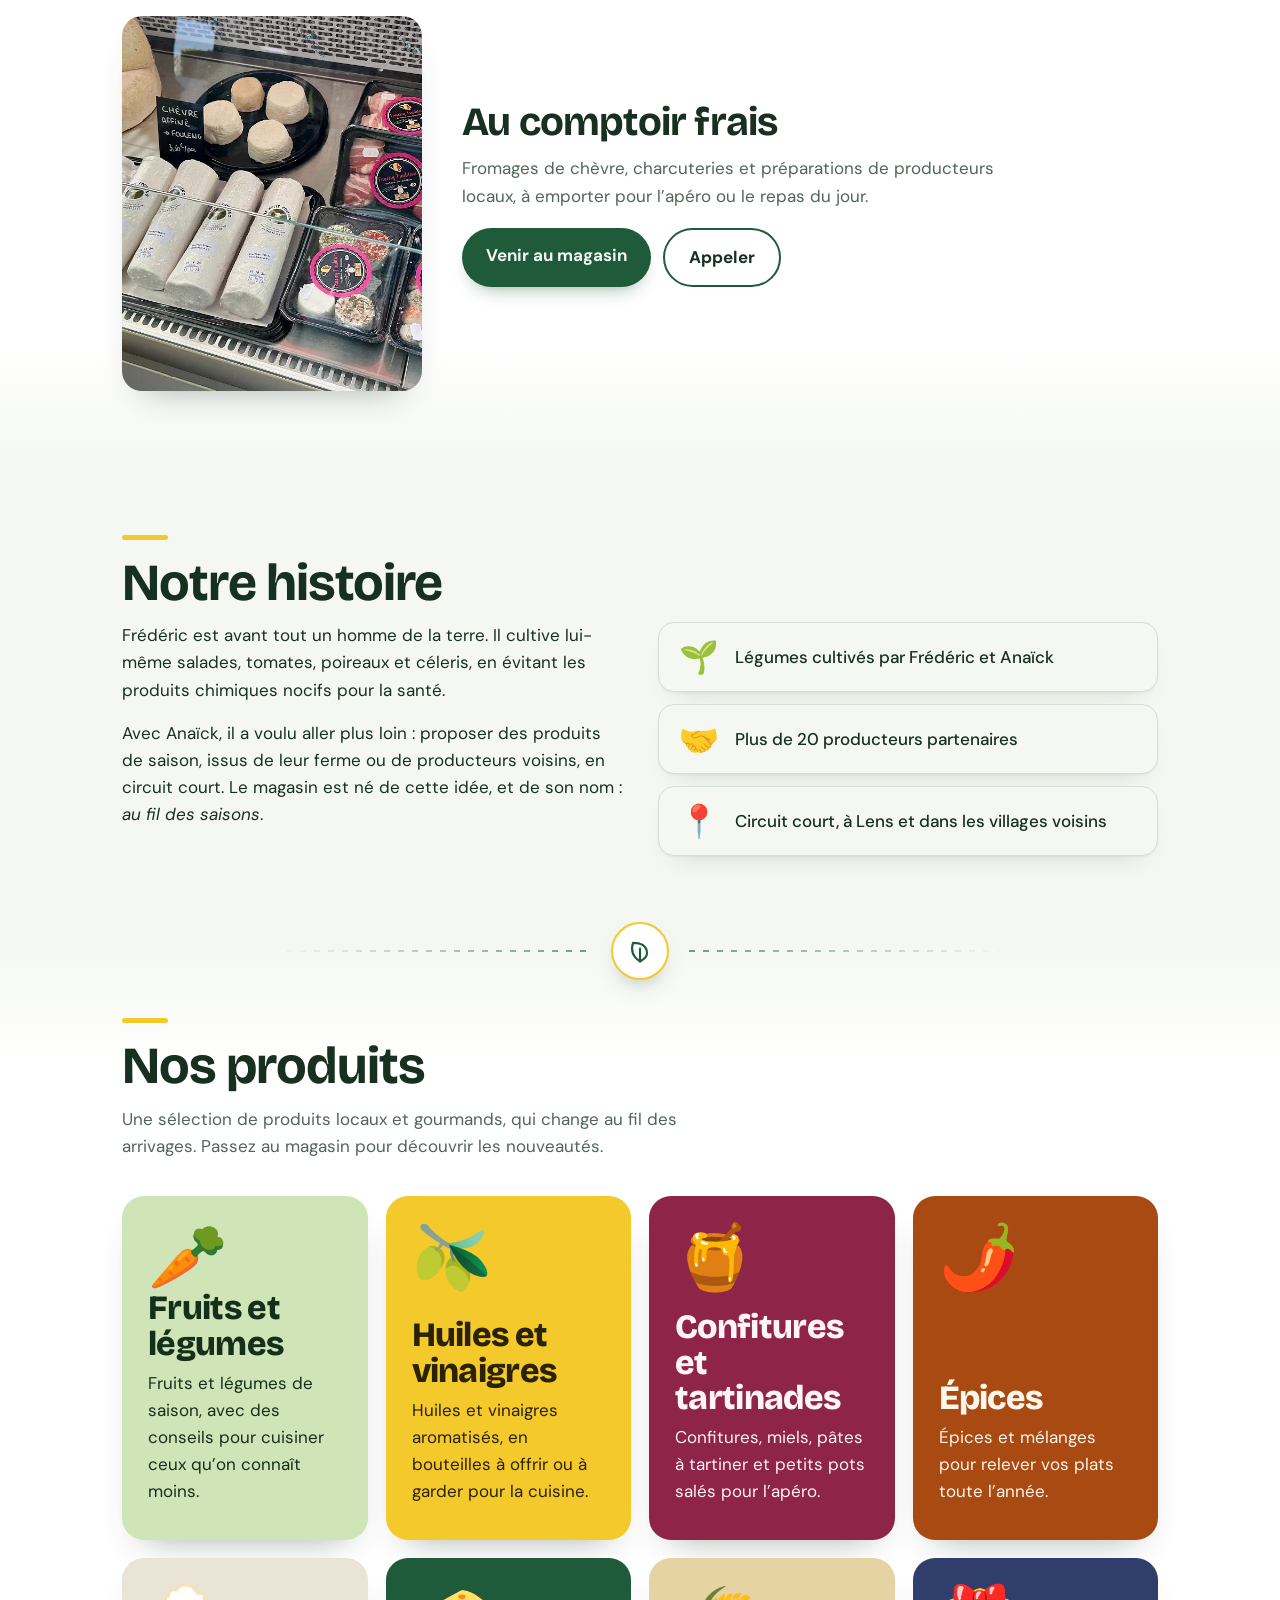
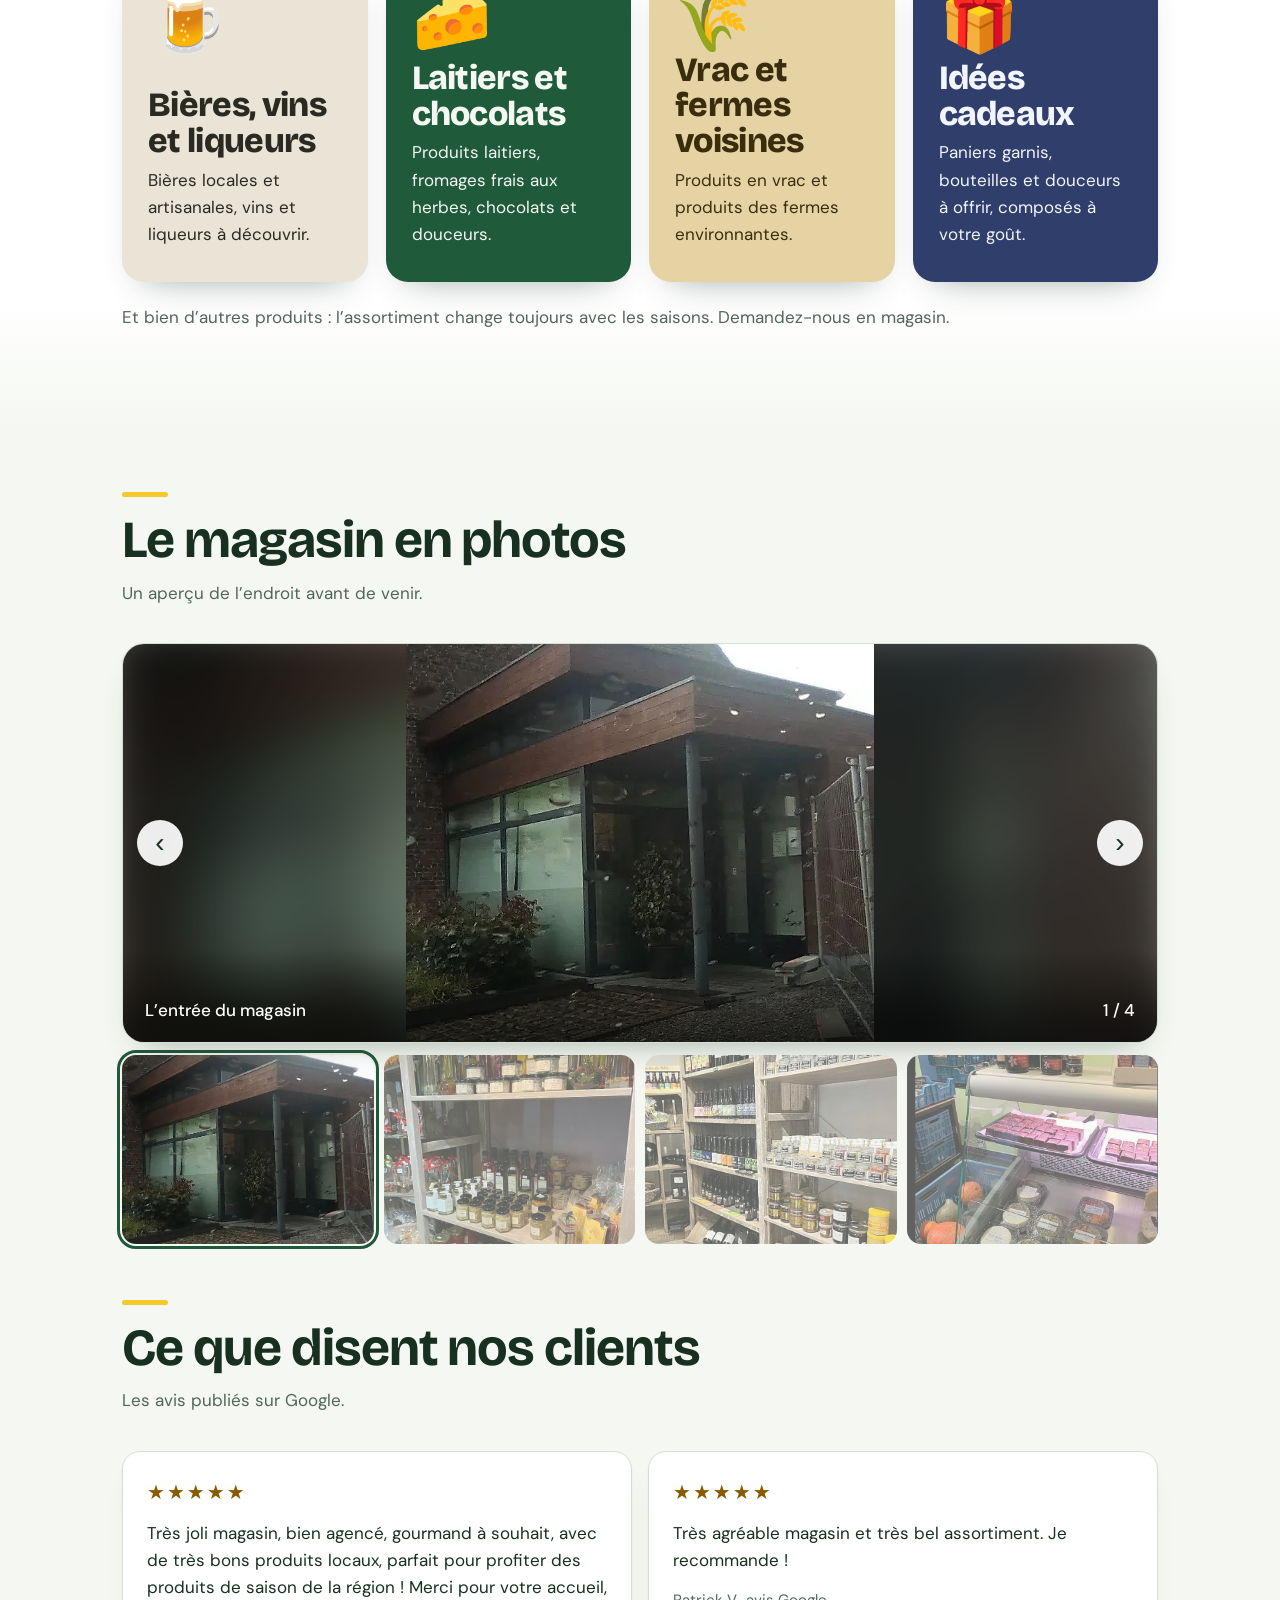
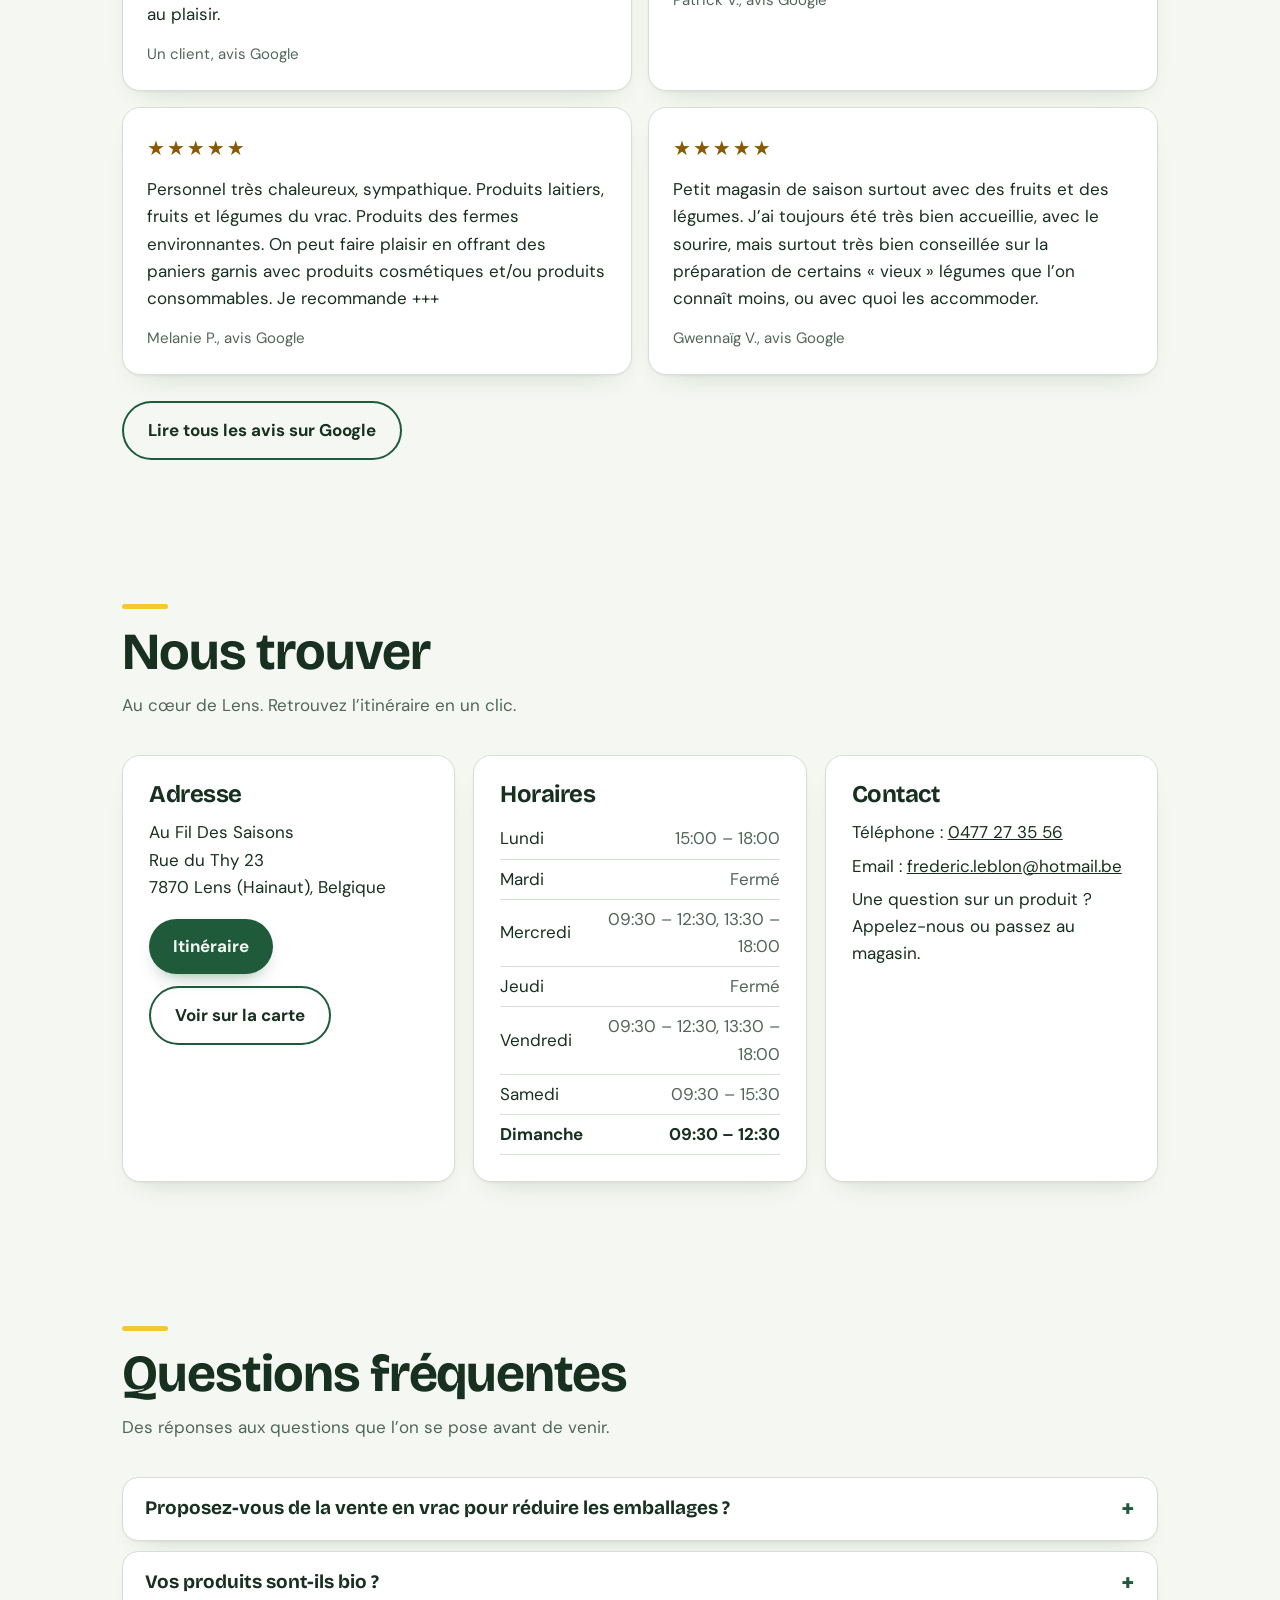
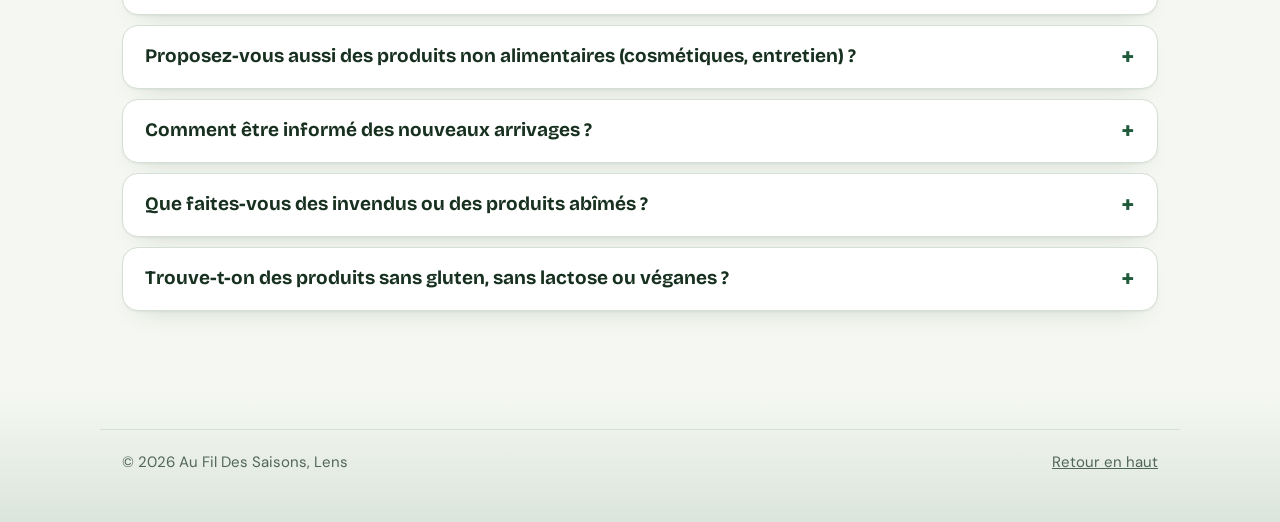
==== commit dbaf1e88: "Enhance index.html with reviews and location details Added new sections for customer reviews and sto" ====
--- a/index.html
+++ b/index.html
@@ -149,6 +149,34 @@
 .pic.b{left:0;bottom:0;width:56%;height:50%}
 .sticker{position:absolute;right:4%;bottom:4%;width:132px;height:132px;border-radius:50%;background:var(--banana);color:var(--on-banana);display:flex;align-items:center;justify-content:center;text-align:center;padding:16px;font:800 18px/1.1 "Bricolage Grotesque",sans-serif;transform:rotate(-10deg)}
 @media (max-width:860px){.hero{grid-template-columns:1fr;gap:28px}.hero h1{font-size:clamp(56px,18vw,104px)}.hero-pics{height:clamp(320px,82vw,440px)}}
+.etals{list-style:none;margin:0;padding:0;display:grid;grid-template-columns:repeat(4,1fr);gap:14px;align-items:start}
+.etals figure{margin:0;position:relative;border-radius:20px;overflow:hidden}
+.etals img{display:block;width:100%;aspect-ratio:3/4;object-fit:cover}
+.etals figcaption{position:absolute;left:0;right:0;bottom:0;padding:44px 16px 16px;color:#fff;font:700 22px/1.1 "Bricolage Grotesque",sans-serif;background:linear-gradient(transparent,rgba(0,0,0,.7))}
+.etals li:nth-child(even){margin-top:30px}
+.feature{display:grid;grid-template-columns:minmax(0,420px) 1fr;gap:40px;align-items:center;margin-top:56px}
+.feature img{display:block;width:100%;border-radius:22px}
+.feature h3{font-size:clamp(28px,4vw,40px);margin-bottom:12px}
+.feature p{margin:0 0 18px;color:var(--muted);max-width:46ch}
+@media (max-width:820px){.etals{grid-template-columns:repeat(2,1fr)}.feature{grid-template-columns:1fr;gap:24px}}
+.skip{position:absolute;left:-999px;top:0;background:var(--leaf);color:var(--on-leaf);padding:10px 16px;border-radius:0 0 10px 0;z-index:100}
+.skip:focus{left:0}
+.topbar{position:sticky;top:env(safe-area-inset-top,0px);z-index:50;background:color-mix(in srgb,var(--bg) 88%,transparent);-webkit-backdrop-filter:blur(10px);backdrop-filter:blur(10px);border-bottom:1px solid var(--line)}
+body::before{content:"";position:fixed;inset:0 0 auto;height:env(safe-area-inset-top,0px);background:var(--bg);z-index:60}
+html{scroll-padding-top:calc(env(safe-area-inset-top,0px) + 76px)}
+.faq details{border:1px solid var(--line);border-radius:16px;background:var(--surface);padding:0 22px;margin-bottom:10px}
+.faq summary{cursor:pointer;padding:18px 0;font:700 19px/1.25 "Bricolage Grotesque",sans-serif;list-style:none;display:flex;justify-content:space-between;gap:16px}
+.faq summary::-webkit-details-marker{display:none}
+.faq summary::after{content:"+";font-size:26px;line-height:1;color:var(--leaf)}
+.faq details[open] summary::after{content:"−"}
+.faq p{margin:0 0 18px;color:var(--muted);max-width:62ch}
+footer strong{color:var(--text)}
+footer .wrap.foot{display:grid;grid-template-columns:repeat(auto-fit,minmax(230px,1fr));gap:28px;padding-bottom:26px}
+footer .wrap.fbar{padding-top:20px;border-top:1px solid var(--line)}
+footer a{color:inherit}
+.dock{position:fixed;left:0;right:0;bottom:0;z-index:40;display:none;gap:10px;padding:10px 14px calc(10px + env(safe-area-inset-bottom,0px));background:color-mix(in srgb,var(--surface) 94%,transparent);-webkit-backdrop-filter:blur(10px);backdrop-filter:blur(10px);border-top:1px solid var(--line)}
+.dock .btn{flex:1;text-align:center;padding:13px 10px}
+@media (max-width:720px){.dock{display:flex}body{padding-bottom:74px}header{gap:8px;padding:10px 0}nav{width:100%;overflow-x:auto;white-space:nowrap;gap:20px;padding-bottom:2px}html{scroll-padding-top:calc(env(safe-area-inset-top,0px) + 100px)}}
 .hero-pics{height:auto;display:grid;grid-template-columns:1fr 1fr;gap:12px;padding-bottom:30px}
 .hero-pics .m{display:block;width:100%;aspect-ratio:1;object-fit:cover;border-radius:22px;background:var(--surface)}
 .hero-pics .m:nth-of-type(even){transform:translateY(30px)}
@@ -156,6 +184,7 @@
 #etals{border-top:0}
 .stars{color:#8A5A00}
 @media (prefers-color-scheme: dark){:root:not([data-theme="light"]) .stars{color:var(--banana)}}
+/* images : tailles uniformes */
 .etals{gap:16px}
 .etals li:nth-child(even){margin-top:0}
 .etals img{aspect-ratio:4/5}
@@ -165,6 +194,7 @@
 .hero-pics{max-width:470px;width:100%;justify-self:end;padding-bottom:0}
 .hero-pics .m:nth-of-type(even){transform:none}
 @media (max-width:860px){.hero-pics{justify-self:center}.feature img{max-width:100%}}
+/* finitions et transitions */
 body{background-image:radial-gradient(900px 420px at 88% -40px,color-mix(in srgb,var(--banana) 20%,transparent),transparent 70%);background-repeat:no-repeat}
 section h2::before{content:"";display:block;width:46px;height:5px;border-radius:3px;background:var(--banana);margin-bottom:16px}
 .card,.rev,.faq details,.perks li,.facts li{box-shadow:0 1px 2px rgba(23,48,31,.05),0 14px 28px -18px rgba(23,48,31,.22)}
@@ -186,7 +216,9 @@
 .hero-pics .m{animation:pop .9s ease backwards}
 .hero-pics .m:nth-of-type(2){animation-delay:.12s}.hero-pics .m:nth-of-type(3){animation-delay:.24s}.hero-pics .m:nth-of-type(4){animation-delay:.36s}
 @media (prefers-reduced-motion:reduce){.reveal{opacity:1!important;transform:none!important;transition:none!important}.hero-text>*,.hero-pics .m{animation:none}.etals figure:hover img,.feature:hover img,.hero-pics .m:hover{transform:none}}
+/* les attributs width/height ne doivent pas étirer les images */
 .etals img,.feature img,.thumbs img,.hero-pics .m{height:auto}
+/* animations */
 .progress{position:fixed;left:0;top:env(safe-area-inset-top,0px);height:3px;width:100%;background:var(--leaf);transform:scaleX(0);transform-origin:0 50%;z-index:70}
 @keyframes grow{to{transform:scaleX(1)}}
 @supports (animation-timeline:scroll()){.progress{animation:grow linear both;animation-timeline:scroll(root)}}
@@ -206,13 +238,20 @@
 nav a.act{color:var(--text);box-shadow:inset 0 -3px 0 var(--banana)}
 .count{font-variant-numeric:tabular-nums}
 @media (prefers-reduced-motion:reduce){.hero-pics .m,.sticker,.open.on .dot,.progress{animation:none}.panel:hover .emo{transform:none}}
+/* changements de couleur en douceur */
+.band{background:linear-gradient(to bottom,var(--bg) 0,var(--surface) 120px,var(--surface) calc(100% - 120px),var(--bg) 100%);border-block:0}
+#etals{background:linear-gradient(to bottom,var(--surface) calc(100% - 120px),var(--bg) 100%)}
 body{transition:background-color .5s ease,color .5s ease}
 .btn{transition:transform .2s ease,box-shadow .2s ease,opacity .2s ease,background-color .3s ease,color .3s ease,border-color .3s ease}
 .btn:hover{background:color-mix(in srgb,var(--leaf) 86%,var(--text))}
 .btn.alt:hover{background:color-mix(in srgb,var(--leaf) 14%,transparent)}
 a{transition:color .25s ease}
+/* transitions douces partout */
+
+#etals{background:linear-gradient(to bottom,var(--bg) 0,var(--surface) 120px,var(--surface) calc(100% - 120px),var(--bg) 100%)}
 footer{background:linear-gradient(to bottom,var(--bg),color-mix(in srgb,var(--leaf) 12%,var(--bg)))}
 .viewer .bg{transition:opacity .25s ease}
+/* le fil des saisons */
 .wave{display:block;position:relative;height:90px;color:var(--surface);margin-bottom:-1px}
 .wave svg{display:block;width:100%;height:100%}
 .wave .th{fill:none;stroke:var(--leaf);stroke-width:2.4;stroke-dasharray:3 8;stroke-linecap:round;vector-effect:non-scaling-stroke}
@@ -221,7 +260,9 @@
 .sd{position:absolute;font-size:26px;line-height:1;opacity:0;transform:translate(-50%,-80%) scale(.4);transition:opacity .4s ease,transform .6s cubic-bezier(.3,1.6,.5,1)}
 .wave.go .sd{opacity:1;transform:translate(-50%,-80%) scale(1)}
 .wave.go .sd:nth-of-type(1){transition-delay:.4s}.wave.go .sd:nth-of-type(2){transition-delay:.8s}.wave.go .sd:nth-of-type(3){transition-delay:1.2s}.wave.go .sd:nth-of-type(4){transition-delay:1.6s}
+#etals{background:linear-gradient(to bottom,var(--surface) calc(100% - 120px),var(--bg) 100%)}
 @media (prefers-reduced-motion:reduce){.thread{clip-path:none!important;transition:none}.sd{opacity:1;transform:translate(-50%,-80%);transition:none!important}}
+/* séparation Histoire / Produits */
 section{border:0}
 .sep{display:flex;align-items:center;gap:20px;max-width:780px;margin:-6px auto -34px;padding:0 22px;position:relative;z-index:2}
 .sep i{flex:1;height:2px;background:repeating-linear-gradient(90deg,var(--leaf) 0 6px,transparent 6px 14px);opacity:.6;transform:scaleX(0);transition:transform 1.3s ease}
@@ -374,10 +415,131 @@
           <button type="button" class="nav next" id="next" aria-label="Photo suivante">›</button>
           <div class="cap"><span id="cap"></span><span id="cnt"></span></div>
         </div>
-        <div class="thumbs" id="thumb"></div>
+        <div class="thumbs" id="thumbs"><button type="button" aria-label="Voir la photo : L’entrée du magasin"><img loading="lazy" src="img/entree-du-magasin-avec-sa-fa.webp" width="675" height="575" decoding="async" alt="Entrée du magasin avec sa façade en bois et en briques" data-cap="L’entrée du magasin"></button><button type="button" aria-label="Voir la photo : Huiles, vinaigres et confitures"><img loading="lazy" src="img/etagere-de-bouteilles-dhuile.webp" width="692" height="812" decoding="async" alt="Étagère de bouteilles d’huiles et de vinaigres aromatisés, pots de confiture et tartinades" data-cap="Huiles, vinaigres et confitures"></button><button type="button" aria-label="Voir la photo : Bières et tartinades"><img loading="lazy" src="img/etageres-en-bois-avec-des-bi.webp" width="655" height="806" decoding="async" alt="Étagères en bois avec des bières et des pots de tartinades" data-cap="Bières et tartinades"></button><button type="button" aria-label="Voir la photo : Chocolats, fromages frais et courges"><img loading="lazy" src="img/comptoir-refrigere-avec-choc.webp" width="755" height="656" decoding="async" alt="Comptoir réfrigéré avec chocolats, fromages frais aux herbes et courges" data-cap="Chocolats, fromages frais et courges"></button></div>
+      </div>
+      <h2>Ce que disent nos clients</h2>
+      <p class="lead">Les avis publiés sur Google.</p>
+      <div class="revs">
+        <figure class="rev" style="margin:0"><div class="stars" aria-label="5 étoiles sur 5">★★★★★</div><blockquote style="margin:12px 0 14px;padding:0">Très joli magasin, bien agencé, gourmand à souhait, avec de très bons produits locaux, parfait pour profiter des produits de saison de la région ! Merci pour votre accueil, au plaisir.</blockquote><figcaption class="fine">Un client, avis Google</figcaption></figure>
+        <figure class="rev" style="margin:0"><div class="stars" aria-label="5 étoiles sur 5">★★★★★</div><blockquote style="margin:12px 0 14px;padding:0">Très agréable magasin et très bel assortiment. Je recommande !</blockquote><figcaption class="fine">Patrick V., avis Google</figcaption></figure>
+        <figure class="rev" style="margin:0"><div class="stars" aria-label="5 étoiles sur 5">★★★★★</div><blockquote style="margin:12px 0 14px;padding:0">Personnel très chaleureux, sympathique. Produits laitiers, fruits et légumes du vrac. Produits des fermes environnantes. On peut faire plaisir en offrant des paniers garnis avec produits cosmétiques et/ou produits consommables. Je recommande +++</blockquote><figcaption class="fine">Melanie P., avis Google</figcaption></figure>
+        <figure class="rev" style="margin:0"><div class="stars" aria-label="5 étoiles sur 5">★★★★★</div><blockquote style="margin:12px 0 14px;padding:0">Petit magasin de saison surtout avec des fruits et des légumes. J’ai toujours été très bien accueillie, avec le sourire, mais surtout très bien conseillée sur la préparation de certains « vieux » légumes que l’on connaît moins, ou avec quoi les accommoder.</blockquote><figcaption class="fine">Gwennaïg V., avis Google</figcaption></figure>
+      </div>
+      <a class="btn alt" href="https://www.google.com/maps/search/?api=1&amp;query=Au+Fil+Des+Saisons+Rue+du+Thy+23+7870+Lens" target="_blank" rel="noopener">Lire tous les avis sur Google</a>
+    </div>
+  </section>
+
+  <section id="infos">
+    <div class="wrap">
+      <h2>Nous trouver</h2>
+      <p class="lead">Au cœur de Lens. Retrouvez l’itinéraire en un clic.</p>
+      <div class="info">
+        <div class="card">
+          <h3>Adresse</h3>
+          <p>Au Fil Des Saisons<br>Rue du Thy 23<br>7870 Lens (Hainaut), Belgique</p>
+          <p class="btns" style="margin-top:18px"><a class="btn" href="https://www.google.com/maps/dir/?api=1&amp;destination=Au+Fil+Des+Saisons+Rue+du+Thy+23+7870+Lens" target="_blank" rel="noopener">Itinéraire</a><a class="btn alt" href="https://www.google.com/maps/search/?api=1&amp;query=Au+Fil+Des+Saisons+Rue+du+Thy+23+7870+Lens" target="_blank" rel="noopener">Voir sur la carte</a></p>
+        </div>
+        <div class="card">
+          <h3>Horaires</h3>
+          <table id="hours">
+            <tr><td>Lundi</td><td>15:00 – 18:00</td></tr>
+            <tr><td>Mardi</td><td>Fermé</td></tr>
+            <tr><td>Mercredi</td><td>09:30 – 12:30, 13:30 – 18:00</td></tr>
+            <tr><td>Jeudi</td><td>Fermé</td></tr>
+            <tr><td>Vendredi</td><td>09:30 – 12:30, 13:30 – 18:00</td></tr>
+            <tr><td>Samedi</td><td>09:30 – 15:30</td></tr>
+            <tr><td>Dimanche</td><td>09:30 – 12:30</td></tr>
+          </table>
+        </div>
+        <div class="card">
+          <h3>Contact</h3>
+          <p>Téléphone : <a href="tel:+32477273556">0477 27 35 56</a></p>
+          <p>Email : <a href="mailto:frederic.leblon@hotmail.be">frederic.leblon@hotmail.be</a></p>
+          <p>Une question sur un produit ? Appelez-nous ou passez au magasin.</p>
+        </div>
+      </div>
+    </div>
+  </section>
+<section id="faq">
+    <div class="wrap">
+      <h2>Questions fréquentes</h2>
+      <p class="lead">Des réponses aux questions que l’on se pose avant de venir.</p>
+      <div class="faq">
+        <details><summary>Proposez-vous de la vente en vrac pour réduire les emballages ?</summary><p>Oui, nous proposons du vrac. Vous pouvez apporter vos propres sachets ou bocaux pour limiter les emballages.</p></details>
+        <details><summary>Vos produits sont-ils bio ?</summary><p>Nos produits sont locaux et de saison. Une partie des légumes est cultivée par Frédéric et Anaïck, en évitant les produits chimiques nocifs pour la santé. Le reste vient de producteurs locaux. Pour savoir si un produit précis est certifié bio, demandez-nous en magasin.</p></details>
+        <details><summary>Proposez-vous aussi des produits non alimentaires (cosmétiques, entretien) ?</summary><p>Oui, on trouve notamment des produits cosmétiques, que l’on peut aussi glisser dans un panier garni. Pour un produit d’entretien ou un article précis, demandez-nous.</p></details>
+        <details><summary>Comment être informé des nouveaux arrivages ?</summary><p>L’assortiment change avec les saisons. Passez au magasin, appelez-nous ou envoyez-nous un SMS pour savoir ce qui vient d’arriver.</p></details>
+        <details><summary>Que faites-vous des invendus ou des produits abîmés ?</summary><p>Nous essayons de ne rien gaspiller. Demandez-nous en magasin ce qui est proposé à prix réduit.</p></details>
+        <details><summary>Trouve-t-on des produits sans gluten, sans lactose ou véganes ?</summary><p>Cela dépend des arrivages. Si vous suivez un régime précis, appelez-nous ou demandez conseil au magasin avant de venir.</p></details>
       </div>
     </div>
   </section>
 </main>
+
+<footer>
+  <div class="wrap fbar"><span>© 2026 Au Fil Des Saisons, Lens</span><a href="#top">Retour en haut</a></div>
+</footer>
+<script>
+(function(){
+var H=[[[9.5,12.5]],[[15,18]],[],[[9.5,12.5],[13.5,18]],[],[[9.5,12.5],[13.5,18]],[[9.5,15.5]]];
+var D=["dimanche","lundi","mardi","mercredi","jeudi","vendredi","samedi"];
+function fmt(h){var m=Math.round((h%1)*60);return Math.floor(h)+"h"+(m?String(m).padStart(2,"0"):"")}
+var f=new Intl.DateTimeFormat("en-GB",{timeZone:"Europe/Brussels",weekday:"short",hour:"numeric",minute:"numeric",hour12:false,month:"numeric"});
+var parts={};f.formatToParts(new Date()).forEach(function(x){parts[x.type]=x.value});
+var map={Sun:0,Mon:1,Tue:2,Wed:3,Thu:4,Fri:5,Sat:6};
+var day=map[parts.weekday],now=(+parts.hour%24)+(+parts.minute)/60,mo=+parts.month-1;
+var txt="",on=false,i,j,iv;
+for(i=0;i<H[day].length;i++){iv=H[day][i];if(now>=iv[0]&&now<iv[1]){on=true;txt="Ouvert maintenant, fermeture à "+fmt(iv[1]);}}
+if(!on){var found=false;
+for(i=0;i<H[day].length&&!found;i++){if(now<H[day][i][0]){txt="Fermé, ouverture aujourd’hui à "+fmt(H[day][i][0]);found=true}}
+for(j=1;j<=7&&!found;j++){var d=(day+j)%7;if(H[d].length){txt="Fermé, ouverture "+(j===1?"demain":D[d])+" à "+fmt(H[d][0][0]);found=true}}}
+var o=document.getElementById("open");if(on)o.classList.add("on");
+document.getElementById("opentxt").textContent=txt;
+var rows=document.querySelectorAll("#hours tr");var idx=(day+6)%7;if(rows[idx])rows[idx].className="today";
+
+})();
+</script>
+<script>
+(function(){var th=[].slice.call(document.querySelectorAll("#thumbs button")),big=document.getElementById("big"),cap=document.getElementById("cap"),cnt=document.getElementById("cnt"),v=document.getElementById("viewer"),i=0,x0=null;
+var t;function set(n){i=(n+th.length)%th.length;var im=th[i].querySelector("img");big.src=im.src;document.getElementById("bg").style.backgroundImage="url("+im.src+")";big.alt=im.alt;big.width=+im.getAttribute("width");big.height=+im.getAttribute("height");cap.textContent=im.getAttribute("data-cap");cnt.textContent=(i+1)+" / "+th.length;th.forEach(function(b,k){b.setAttribute("aria-current",k===i?"true":"false")})}
+function go(n){i=(n+th.length)%th.length;var bg=document.getElementById("bg");big.style.opacity=0;bg.style.opacity=0;clearTimeout(t);t=setTimeout(function(){set(i);big.style.opacity=1;bg.style.opacity=1},200)}
+th.forEach(function(b,k){b.onclick=function(){go(k)}});
+document.getElementById("prev").onclick=function(){go(i-1)};
+document.getElementById("next").onclick=function(){go(i+1)};
+v.addEventListener("keydown",function(e){if(e.key==="ArrowLeft")go(i-1);if(e.key==="ArrowRight")go(i+1)});
+v.addEventListener("touchstart",function(e){x0=e.touches[0].clientX},{passive:true});
+v.addEventListener("touchend",function(e){if(x0===null)return;var d=e.changedTouches[0].clientX-x0;if(Math.abs(d)>40)go(d<0?i+1:i-1);x0=null});
+
+requestAnimationFrame(function(){set(0)});})();
+</script>
+<div class="dock"><a class="btn" href="tel:+32477273556">Appeler</a><a class="btn alt" href="https://www.google.com/maps/dir/?api=1&amp;destination=Au+Fil+Des+Saisons+Rue+du+Thy+23+7870+Lens" target="_blank" rel="noopener">Itinéraire</a></div>
+<script>
+(function(){if(!("IntersectionObserver" in window)||matchMedia("(prefers-reduced-motion: reduce)").matches)return;
+var els=[].slice.call(document.querySelectorAll(".perks li,section h2,section .lead,.panel,.etals li,.feature,.story>*,.gallery,.rev,.faq details,.info>.card,.more"));
+var io=new IntersectionObserver(function(es){es.forEach(function(e){if(!e.isIntersecting)return;var t=e.target;t.classList.add("in");io.unobserve(t);setTimeout(function(){t.classList.remove("reveal","in");t.style.transitionDelay=""},1200)})},{threshold:.12,rootMargin:"0px 0px -5% 0px"});
+els.forEach(function(el){var n=[].slice.call(el.parentNode.children).indexOf(el);el.style.transitionDelay=Math.min(n,4)*80+"ms";el.classList.add("reveal");io.observe(el)});
+})();
+</script>
+<script>
+(function(){var L={};[].forEach.call(document.querySelectorAll("nav a"),function(a){L[a.getAttribute("href").slice(1)]=a});
+if("IntersectionObserver" in window){
+var so=new IntersectionObserver(function(es){es.forEach(function(e){if(!e.isIntersecting)return;for(var k in L)L[k].classList.remove("act");var a=L[e.target.id];if(a)a.classList.add("act")})},{rootMargin:"-45% 0px -50% 0px"});
+Object.keys(L).forEach(function(id){var el=document.getElementById(id);if(el)so.observe(el)});
+if(!matchMedia("(prefers-reduced-motion: reduce)").matches){
+var co=new IntersectionObserver(function(es){es.forEach(function(e){if(!e.isIntersecting)return;co.unobserve(e.target);var el=e.target,to=+el.getAttribute("data-to"),t0=null;
+function f(t){if(t0===null)t0=t;var p=Math.min((t-t0)/1200,1);el.textContent=Math.round(to*(1-Math.pow(1-p,3)));if(p<1)requestAnimationFrame(f)}requestAnimationFrame(f)})},{threshold:.6});
+[].forEach.call(document.querySelectorAll(".count"),function(el){el.textContent="0";co.observe(el)})}}
+})();
+</script>
+<script>
+(function(){var w=document.getElementById("wave");if(!w)return;
+if(!("IntersectionObserver" in window)||matchMedia("(prefers-reduced-motion: reduce)").matches){w.classList.add("go");return}
+var o=new IntersectionObserver(function(es){if(es[0].isIntersecting){w.classList.add("go");o.disconnect()}},{threshold:.35});o.observe(w)})();
+</script>
+<script>
+(function(){var e=document.getElementById("sep");if(!e)return;
+if(!("IntersectionObserver" in window)||matchMedia("(prefers-reduced-motion: reduce)").matches){e.classList.add("go");return}
+var o=new IntersectionObserver(function(es){if(es[0].isIntersecting){e.classList.add("go");o.disconnect()}},{threshold:.6});o.observe(e)})();
+</script>
 </body>
-</html>+</html>
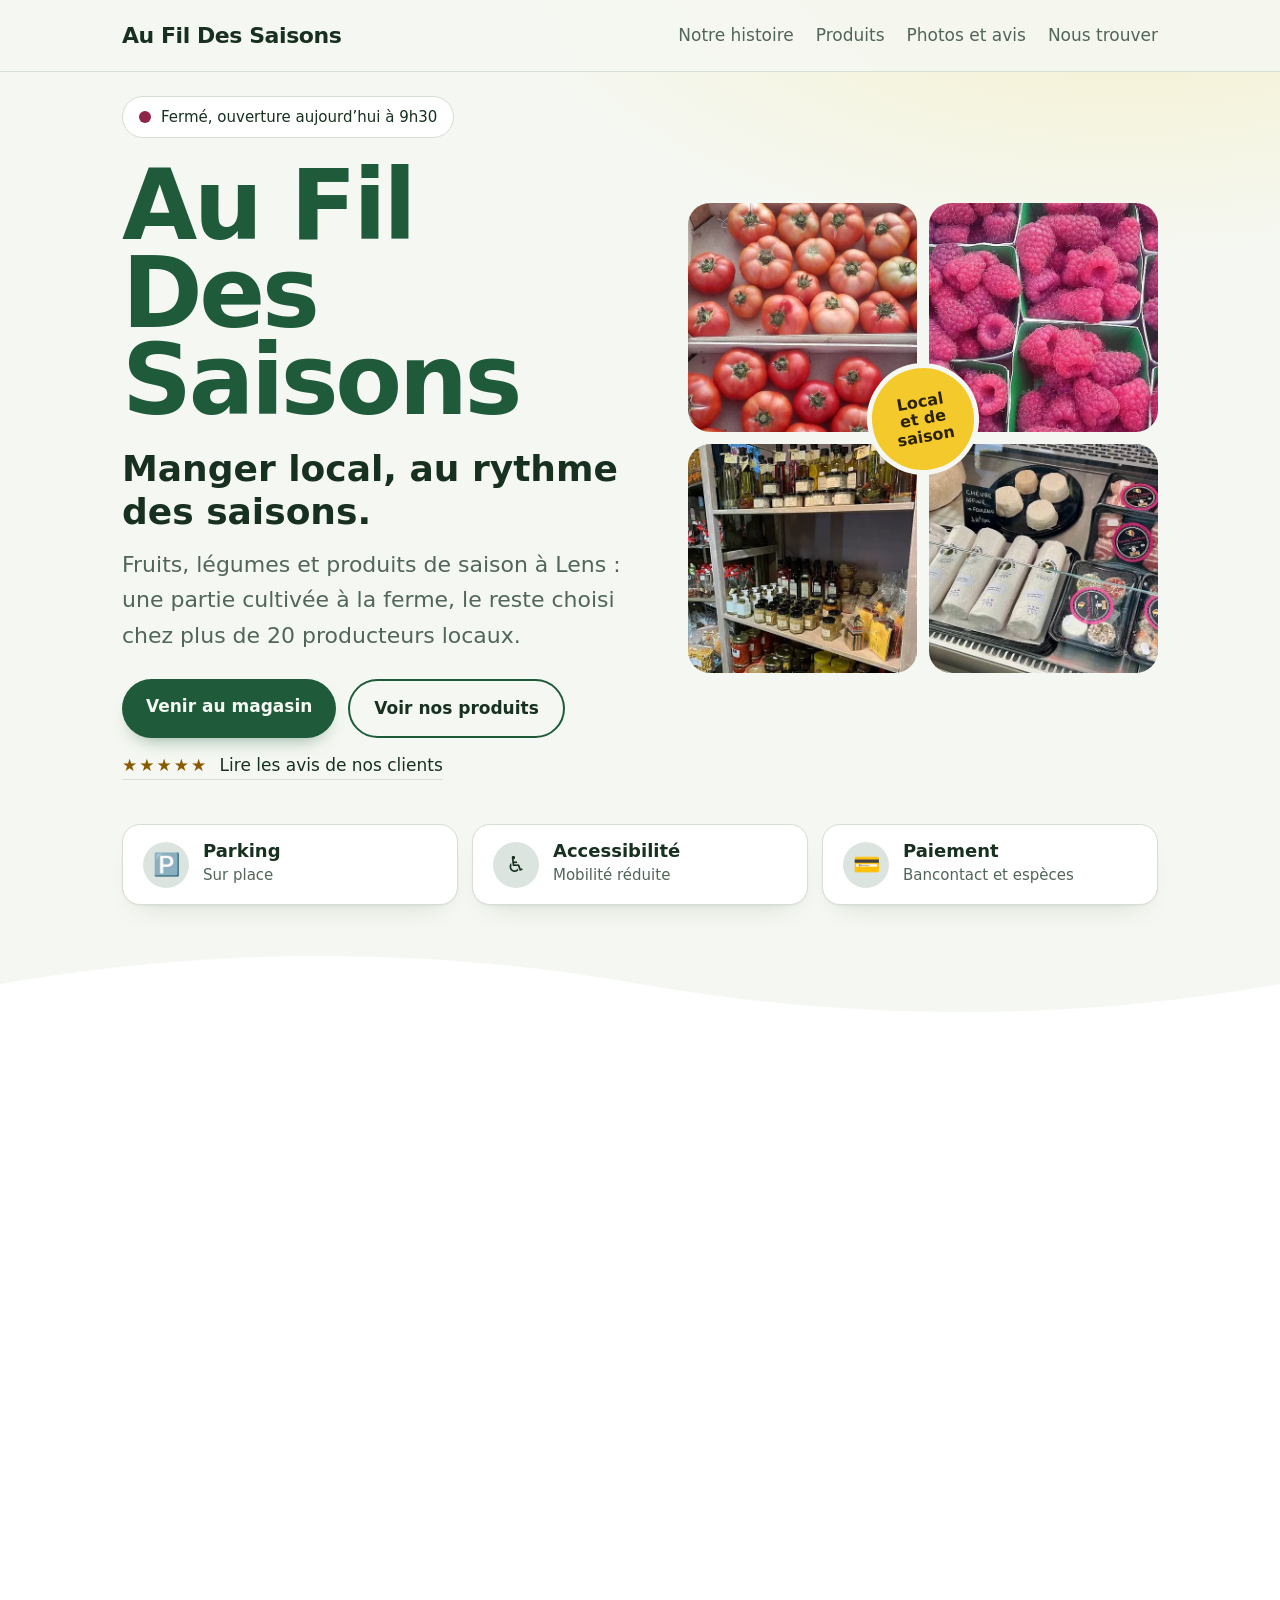
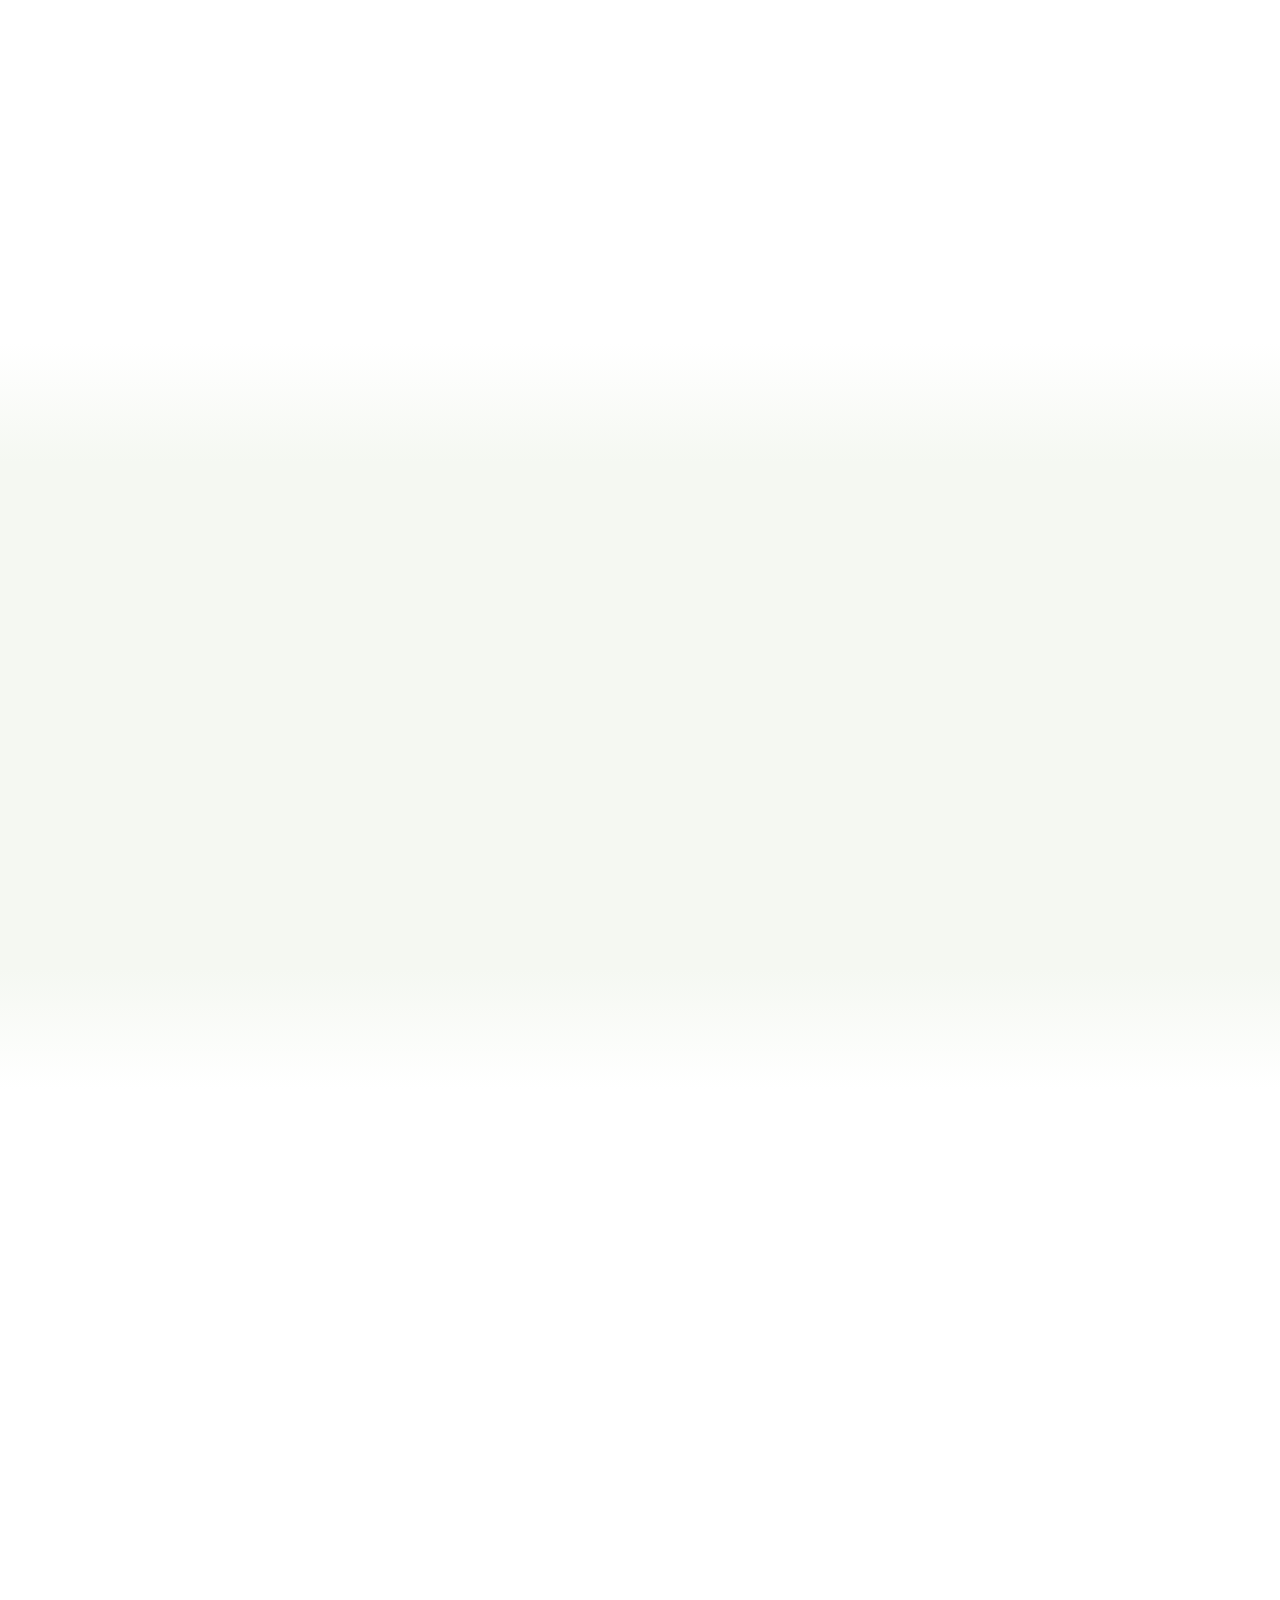
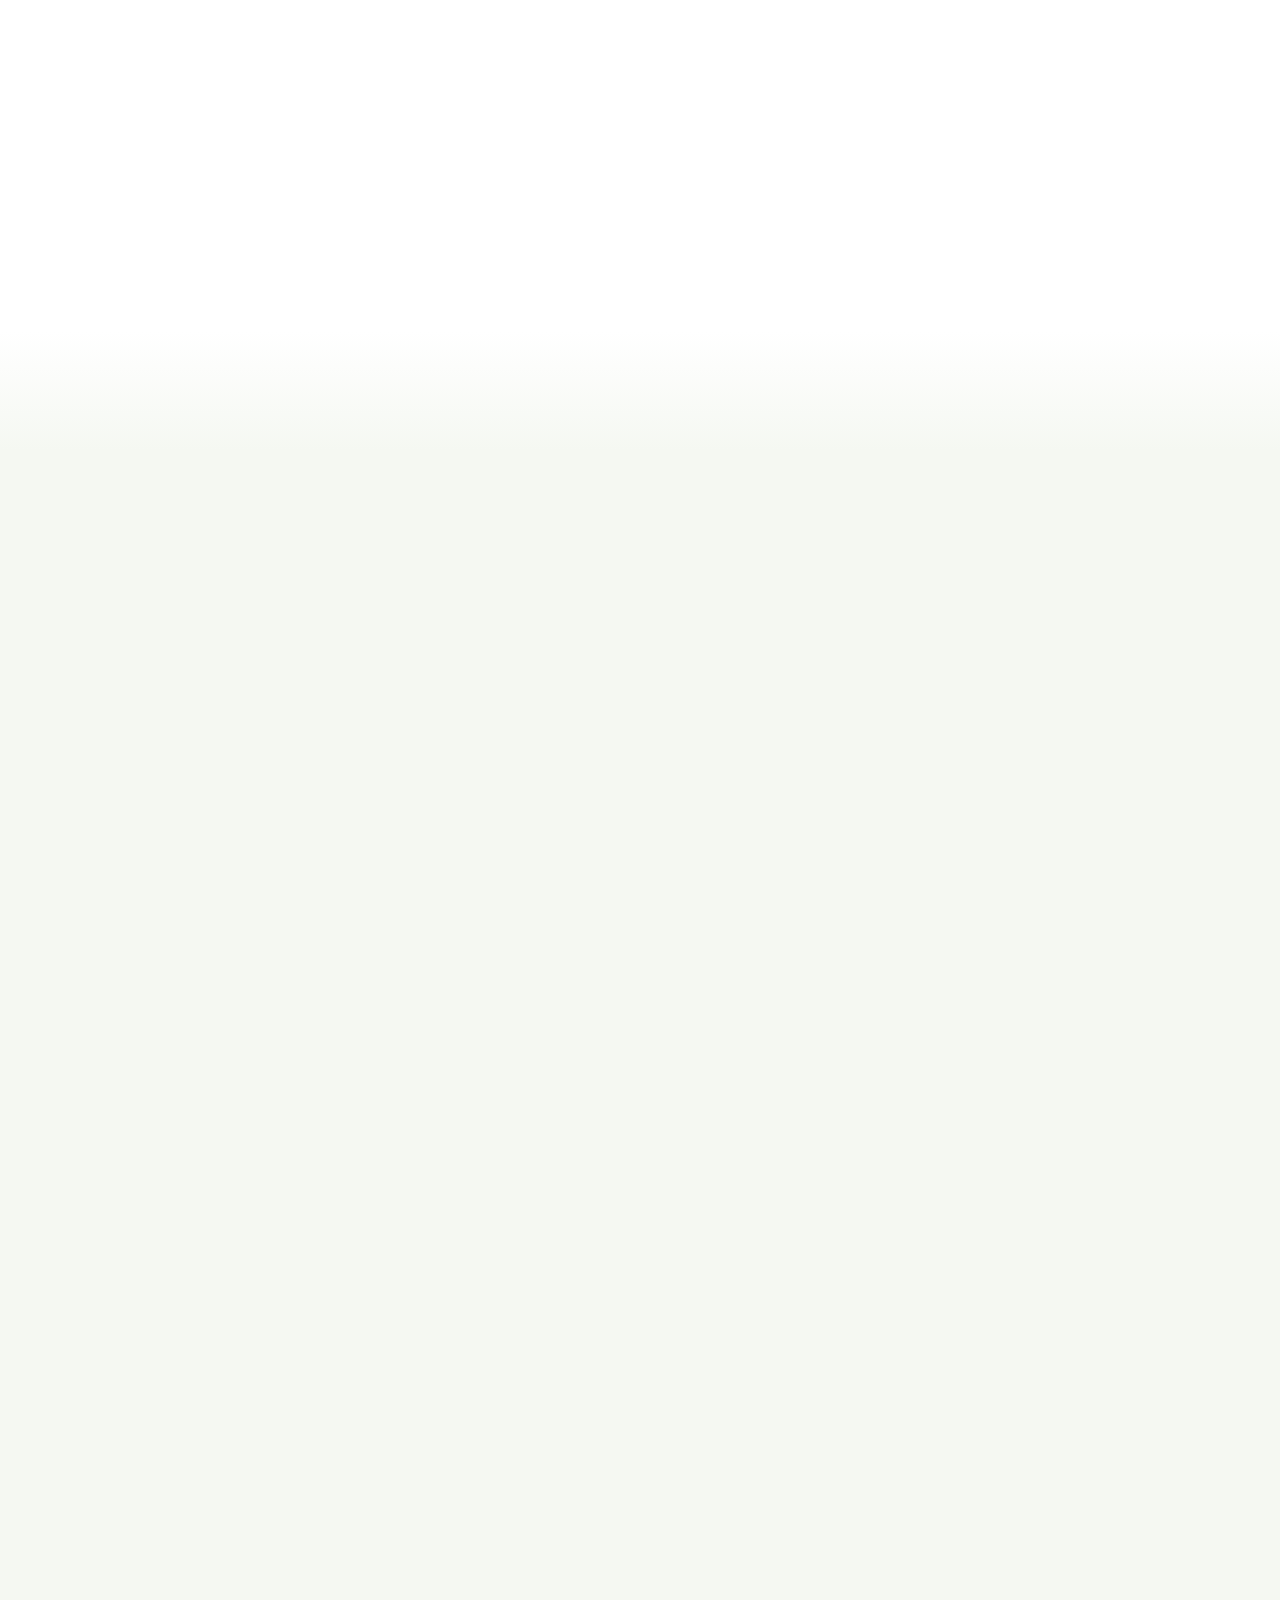
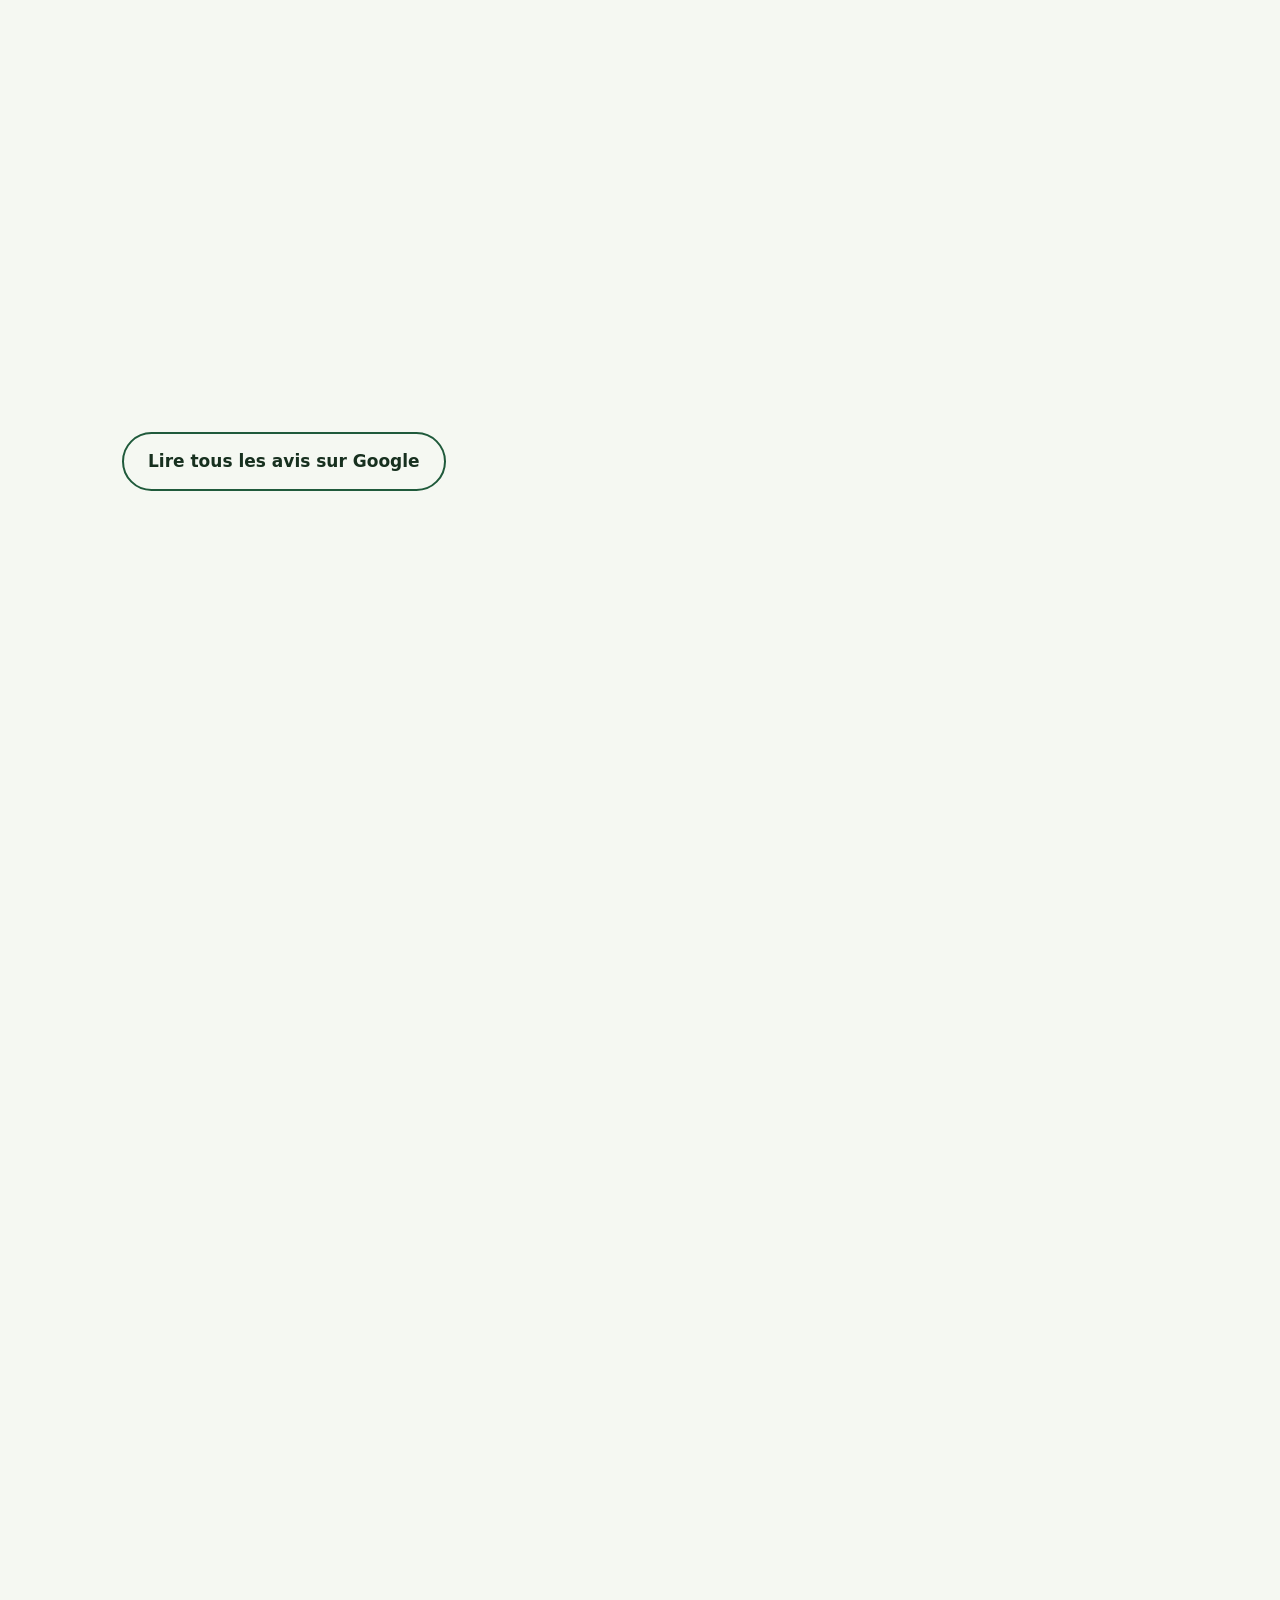
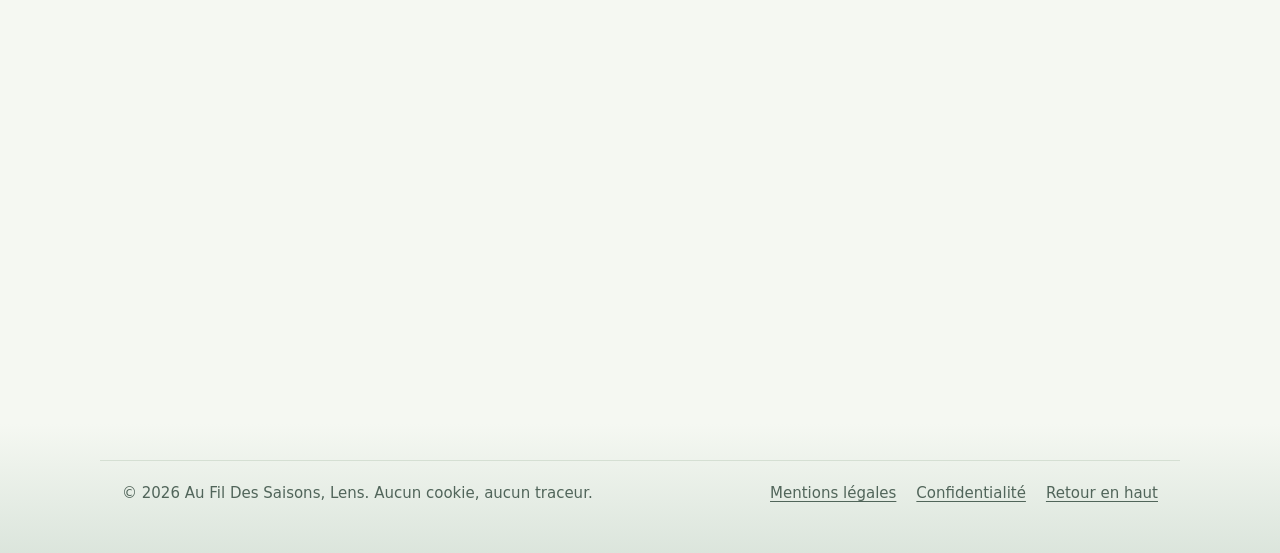
==== commit 35d693d8: "Add files via upload" ====
--- a/index.html
+++ b/index.html
@@ -1,282 +1,33 @@
 <!DOCTYPE html>
-<html lang="fr">
+<html lang="fr-BE">
 <head>
 <meta charset="utf-8">
+<meta http-equiv="Content-Security-Policy" content="default-src 'self'; script-src 'self'; style-src 'self'; img-src 'self' data:; font-src 'self'; connect-src 'none'; object-src 'none'; base-uri 'self'; form-action 'self'">
+<meta name="referrer" content="strict-origin-when-cross-origin">
 <meta name="viewport" content="width=device-width, initial-scale=1, viewport-fit=cover">
+<title>Au Fil Des Saisons à Lens | Fruits, légumes, produits locaux</title>
+<meta name="description" content="Fruits et légumes de saison, fromages, chocolats, bières et idées cadeaux de producteurs locaux. Rue du Thy 23 à Lens, ouvert 5 jours sur 7.">
+<link rel="canonical" href="https://rassdjone.github.io/au-fil-des-saison/">
+<meta name="robots" content="index, follow, max-image-preview:large">
 <meta name="google-site-verification" content="WwIWT2sEpHE2BNijOcMHsDn33bdTSmF2Qs8HW-zZY4A">
-<title>Au Fil Des Saisons – Fruits, légumes et produits locaux à Lens</title>
-<meta name="description" content="Magasin de produits locaux et de saison à Lens : fruits, légumes, produits laitiers, chocolats, bières, vins, épices et idées cadeaux.">
 <meta name="theme-color" content="#1F5A3B">
+<meta property="og:site_name" content="Au Fil Des Saisons">
+<meta property="og:type" content="website">
+<meta property="og:locale" content="fr_BE">
+<meta property="og:title" content="Au Fil Des Saisons à Lens | Fruits, légumes, produits locaux">
+<meta property="og:description" content="Fruits et légumes de saison, fromages, chocolats, bières et idées cadeaux de producteurs locaux. Rue du Thy 23 à Lens, ouvert 5 jours sur 7.">
+<meta property="og:url" content="https://rassdjone.github.io/au-fil-des-saison/">
+<meta property="og:image" content="https://rassdjone.github.io/au-fil-des-saison/img/og-image.jpg">
+<meta property="og:image:width" content="1200">
+<meta property="og:image:height" content="630">
+<meta property="og:image:alt" content="Au Fil Des Saisons : tomates, framboises, épicerie fine et fromages de chèvre">
+<meta name="twitter:card" content="summary_large_image">
 <link rel="icon" type="image/png" href="favicon.png">
 <link rel="apple-touch-icon" href="apple-touch-icon.png">
 <link rel="manifest" href="site.webmanifest">
-<script type="application/ld+json">{"@context": "https://schema.org", "@type": "GroceryStore", "name": "Au Fil Des Saisons", "description": "Magasin de produits locaux et de saison à Lens : fruits, légumes, produits laitiers, chocolats, bières, vins, épices.", "telephone": "+32477273556", "email": "frederic.leblon@hotmail.be", "paymentAccepted": "Bancontact, espèces", "address": {"@type": "PostalAddress", "streetAddress": "Rue du Thy 23", "postalCode": "7870", "addressLocality": "Lens", "addressRegion": "Hainaut", "addressCountry": "BE"}, "geo": {"@type": "GeoCoordinates", "latitude": 50.5580614, "longitude": 3.8917613}, "openingHoursSpecification": [{"@type": "OpeningHoursSpecification", "dayOfWeek": "Monday", "opens": "15:00", "closes": "18:00"}, {"@type": "OpeningHoursSpecification", "dayOfWeek": ["Wednesday", "Friday"], "opens": "09:30", "closes": "12:30"}, {"@type": "OpeningHoursSpecification", "dayOfWeek": ["Wednesday", "Friday"], "opens": "13:30", "closes": "18:00"}, {"@type": "OpeningHoursSpecification", "dayOfWeek": "Saturday", "opens": "09:30", "closes": "15:30"}, {"@type": "OpeningHoursSpecification", "dayOfWeek": "Sunday", "opens": "09:30", "closes": "12:30"}]}</script>
-<link rel="preconnect" href="https://fonts.googleapis.com">
-<link rel="preconnect" href="https://fonts.gstatic.com" crossorigin>
-<link rel="preload" as="style" href="https://fonts.googleapis.com/css2?family=Bricolage+Grotesque:wght@500;700;800&family=DM+Sans:wght@400;500;700&display=swap" id="gf">
-<script>(function(){var l=document.createElement("link");l.rel="stylesheet";l.href=document.getElementById("gf").href;document.head.appendChild(l)})();</script>
-<noscript><link rel="stylesheet" href="https://fonts.googleapis.com/css2?family=Bricolage+Grotesque:wght@500;700;800&family=DM+Sans:wght@400;500;700&display=swap"></noscript>
-<style>
-:root{
-  --bg:#F5F8F2; --surface:#FFFFFF; --text:#17301F; --muted:#51655A; --line:#D5DFD3;
-  --leaf:#1F5A3B; --on-leaf:#F5F8F2;
-  --banana:#F4C92B; --on-banana:#2B2200;
-  --jam:#8E2447; --on-jam:#FFF4F6;
-  --garlic:#E9E4D6; --on-garlic:#2A2A22;
-  box-sizing:border-box;
-  padding-top:env(safe-area-inset-top,0px); padding-bottom:env(safe-area-inset-bottom,0px);
-}
-@media (prefers-color-scheme: dark){
-  :root:not([data-theme="light"]){
-    --bg:#0F1A13; --surface:#16251B; --text:#EAF1EA; --muted:#A3B5A8; --line:#2A3D30;
-    --leaf:#7FD1A0; --on-leaf:#0F1A13;
-    --garlic:#D9D3C0; --on-garlic:#2A2A22;
-    color-scheme:dark;
-  }
-}
-:root[data-theme="dark"]{
-  --bg:#0F1A13; --surface:#16251B; --text:#EAF1EA; --muted:#A3B5A8; --line:#2A3D30;
-  --leaf:#7FD1A0; --on-leaf:#0F1A13; --garlic:#D9D3C0; --on-garlic:#2A2A22; color-scheme:dark;
-}
-html{scroll-padding-top:env(safe-area-inset-top,0px);scroll-behavior:smooth}
-*{box-sizing:border-box}
-body{margin:0;background:var(--bg);color:var(--text);font:400 17px/1.6 "DM Sans",system-ui,sans-serif}
-h1,h2,h3{font-family:"Bricolage Grotesque","DM Sans",system-ui,sans-serif;line-height:1.05;margin:0;letter-spacing:-.02em}
-a{color:inherit}
-:focus-visible{outline:3px solid var(--banana);outline-offset:3px}
-.wrap{max-width:1080px;margin:0 auto;padding:0 22px}
-header{display:flex;align-items:center;justify-content:space-between;gap:16px;padding:18px 0;flex-wrap:wrap}
-.logo{font:800 22px "Bricolage Grotesque",sans-serif;text-decoration:none;letter-spacing:-.02em}
-nav{display:flex;gap:22px;font-weight:500}
-nav a{text-decoration:none;color:var(--muted)}
-nav a:hover{color:var(--text)}
-.hero{padding:40px 0 64px}
-.hero h1{font-size:clamp(58px,14vw,168px);font-weight:800;line-height:.9;max-width:none;color:var(--leaf);letter-spacing:-.035em}
-.hero p.tag{font:700 clamp(22px,3.6vw,36px)/1.2 "Bricolage Grotesque",sans-serif;color:var(--text);margin:22px 0 0;max-width:none}
-.hero p{font-size:clamp(18px,2.2vw,22px);color:var(--muted);max-width:46ch;margin:22px 0 30px}
-.btns{display:flex;gap:12px;flex-wrap:wrap}
-.btn{display:inline-block;padding:14px 24px;border-radius:999px;font-weight:700;text-decoration:none;background:var(--leaf);color:var(--on-leaf)}
-.btn.alt{background:transparent;border:2px solid var(--leaf);color:var(--text)}
-section{padding:72px 0}
-h2{font-size:clamp(32px,5vw,52px);font-weight:700;margin-bottom:12px}
-.lead{color:var(--muted);max-width:52ch;margin:0 0 36px}
-.grid{display:grid;grid-template-columns:repeat(auto-fit,minmax(220px,1fr));gap:18px}
-.panel{border-radius:22px;padding:30px 26px 34px;min-height:300px;display:flex;flex-direction:column;justify-content:flex-end}
-.panel .emo{font-size:64px;line-height:1;margin-bottom:auto}
-.panel h3{font-size:34px;font-weight:800;margin-bottom:8px}
-.panel p{margin:0}
-.p1{background:var(--banana);color:var(--on-banana)}
-.p2{background:var(--jam);color:var(--on-jam)}
-.p3{background:var(--garlic);color:var(--on-garlic)}
-.p4{background:var(--leaf);color:var(--on-leaf)}
-.pv{background:#CFE5B8;color:#14301B}
-.ps{background:#A84A12;color:#FFF6EC}
-.pc{background:#2F3E6B;color:#F2F4FB}
-.gal figure{margin:0}.gal img{display:block;width:100%;aspect-ratio:4/3;object-fit:cover;border-radius:18px}.gal figcaption{margin-top:8px;color:var(--muted);font-size:15px}
-.more{margin-top:22px;color:var(--muted)}
-.info{display:grid;grid-template-columns:repeat(auto-fit,minmax(280px,1fr));gap:18px}
-.card{background:var(--surface);border:1px solid var(--line);border-radius:18px;padding:26px}
-.card h3{font-size:24px;margin-bottom:12px}
-.card p{margin:6px 0}
-table{border-collapse:collapse;width:100%}
-td{padding:6px 0;border-bottom:1px solid var(--line)}
-td:last-child{text-align:right;color:var(--muted)}
-.todo{background:color-mix(in srgb,var(--banana) 35%,transparent);padding:1px 8px;border-radius:6px;font-size:.92em}
-.open{display:inline-flex;align-items:center;gap:10px;margin:26px 0 0;font-weight:500}
-.dot{width:12px;height:12px;border-radius:50%;background:var(--jam)}
-.open.on .dot{background:#2E9E5B}
-tr.today td{font-weight:700;color:var(--text)}
-.btn,.panel{transition:transform .2s ease}
-.btn:hover,.panel:hover{transform:translateY(-2px)}
-@media (prefers-reduced-motion:reduce){.btn:hover,.panel:hover{transform:none}}
-.band{background:var(--surface);border-block:1px solid var(--line)}
-.order{display:grid;grid-template-columns:repeat(auto-fit,minmax(280px,1fr));gap:28px;align-items:start}
-.fields{display:grid;gap:14px}
-.fields label{display:block;font-weight:500;margin-bottom:4px}
-.fields input,.fields select,.fields textarea{width:100%;font:inherit;padding:12px 14px;border-radius:12px;border:1.5px solid var(--line);background:var(--bg);color:var(--text)}
-.qty{display:grid;grid-template-columns:repeat(3,1fr);gap:10px}
-.fine{color:var(--muted);font-size:15px;margin:0}
-.gal{display:grid;grid-template-columns:repeat(auto-fit,minmax(220px,1fr));gap:14px;margin-bottom:56px}
-.ph{aspect-ratio:4/3;border-radius:18px;border:2px dashed var(--line);display:flex;flex-direction:column;align-items:center;justify-content:center;gap:6px;color:var(--muted);text-align:center;padding:12px}
-.ph b{font-size:34px}
-.revs{display:grid;grid-template-columns:repeat(auto-fit,minmax(min(100%,420px),1fr));gap:16px;margin-bottom:26px}
-.rev{background:var(--surface);border:1px solid var(--line);border-radius:18px;padding:24px}
-.stars{color:var(--banana);font-size:20px;letter-spacing:2px}
-.gallery{margin-bottom:56px}
-.viewer{position:relative;border-radius:22px;overflow:hidden;background:var(--surface);border:1px solid var(--line)}
-.viewer{height:clamp(300px,62vw,540px);display:flex;align-items:center;justify-content:center}
-.viewer .bg{position:absolute;inset:-40px;background-size:cover;background-position:center;filter:blur(30px) brightness(.75)}
-.viewer img{position:relative;z-index:1;display:block;width:auto;height:auto;max-width:100%;max-height:100%;object-fit:contain}
-.viewer .nav,.viewer .cap{z-index:2}
-.viewer .cap{position:absolute;left:0;right:0;bottom:0;padding:48px 22px 18px;color:#fff;background:linear-gradient(transparent,rgba(0,0,0,.7));display:flex;justify-content:space-between;gap:12px;font-weight:500}
-.nav{position:absolute;top:50%;transform:translateY(-50%);width:46px;height:46px;border-radius:50%;border:0;background:rgba(255,255,255,.92);color:#17301F;font-size:28px;line-height:1;cursor:pointer}
-.prev{left:14px}.next{right:14px}
-.thumbs{display:grid;grid-template-columns:repeat(4,1fr);gap:10px;margin-top:12px}
-.thumbs button{padding:0;border:0;border-radius:14px;overflow:hidden;cursor:pointer;opacity:.6;background:none;transition:opacity .2s}
-.thumbs button[aria-current="true"]{opacity:1;outline:3px solid var(--leaf);outline-offset:2px}
-.thumbs img{display:block;width:100%;aspect-ratio:4/3;object-fit:cover}
-.story{display:grid;grid-template-columns:repeat(auto-fit,minmax(300px,1fr));gap:36px;align-items:start}
-.story p{margin:0 0 16px;max-width:60ch}
-.facts{list-style:none;margin:0;padding:0;display:grid;gap:12px}
-.facts li{display:flex;align-items:center;gap:16px;background:var(--bg);border:1px solid var(--line);border-radius:16px;padding:18px 20px;font-weight:500}
-.facts b{font-size:32px;line-height:1}
-.list{list-style:none;margin:0;padding:0}
-.list li{padding:8px 0;border-bottom:1px solid var(--line)}
-.baskets{display:grid;grid-template-columns:repeat(auto-fit,minmax(240px,1fr));gap:14px}
-.baskets .card{background:var(--bg)}
-.baskets p{margin:0;color:var(--muted)}
-.pw{background:#E6D3A3;color:#3A2D0E}
-.perkswrap{padding-bottom:34px}
-.perks{list-style:none;margin:0;padding:0;display:grid;grid-template-columns:repeat(auto-fit,minmax(230px,1fr));gap:14px}
-.perks li{display:flex;align-items:center;gap:14px;padding:16px 20px;border:1px solid var(--line);border-radius:18px;background:var(--surface)}
-.perks .ic{flex:none;width:46px;height:46px;border-radius:50%;display:flex;align-items:center;justify-content:center;font-size:22px;background:color-mix(in srgb,var(--leaf) 16%,transparent)}
-.perks strong{display:block;font:700 18px "Bricolage Grotesque",sans-serif;line-height:1.1}
-.perks li span:not(.ic){color:var(--muted);font-size:15px}
-.wave{display:block;width:100%;height:36px;color:var(--surface);margin-bottom:-1px}
-#histoire{border-top:0}
-.hero{display:grid;grid-template-columns:1.05fr .95fr;gap:40px;align-items:center;padding:24px 22px 44px}
-.hero h1{font-size:clamp(56px,7.6vw,100px);line-height:.9}
-.hero p.open{display:inline-flex;margin:0 0 24px;padding:8px 16px;background:var(--surface);border:1px solid var(--line);border-radius:999px;font-size:15px;color:var(--text);max-width:none}
-.hero p.tag{margin:22px 0 0}
-.hero p.desc{margin:14px 0 26px;max-width:44ch}
-.proof{list-style:none;margin:26px 0 0;padding:0;display:flex;flex-wrap:wrap;gap:8px 22px;font-weight:500}
-.rl{display:inline-block;margin-top:14px;text-decoration:none;font-weight:500;border-bottom:1.5px solid var(--line)}
-.rl:hover{border-color:var(--leaf)}
-.rl .stars{font-size:17px;margin-right:6px}
-.hero-pics{position:relative;height:clamp(380px,44vw,540px)}
-.pic{position:absolute;object-fit:cover;border-radius:24px;border:6px solid var(--bg);box-shadow:0 22px 40px -18px rgba(0,0,0,.45);background:var(--surface)}
-.pic.a{right:0;top:0;width:66%;height:80%}
-.pic.b{left:0;bottom:0;width:56%;height:50%}
-.sticker{position:absolute;right:4%;bottom:4%;width:132px;height:132px;border-radius:50%;background:var(--banana);color:var(--on-banana);display:flex;align-items:center;justify-content:center;text-align:center;padding:16px;font:800 18px/1.1 "Bricolage Grotesque",sans-serif;transform:rotate(-10deg)}
-@media (max-width:860px){.hero{grid-template-columns:1fr;gap:28px}.hero h1{font-size:clamp(56px,18vw,104px)}.hero-pics{height:clamp(320px,82vw,440px)}}
-.etals{list-style:none;margin:0;padding:0;display:grid;grid-template-columns:repeat(4,1fr);gap:14px;align-items:start}
-.etals figure{margin:0;position:relative;border-radius:20px;overflow:hidden}
-.etals img{display:block;width:100%;aspect-ratio:3/4;object-fit:cover}
-.etals figcaption{position:absolute;left:0;right:0;bottom:0;padding:44px 16px 16px;color:#fff;font:700 22px/1.1 "Bricolage Grotesque",sans-serif;background:linear-gradient(transparent,rgba(0,0,0,.7))}
-.etals li:nth-child(even){margin-top:30px}
-.feature{display:grid;grid-template-columns:minmax(0,420px) 1fr;gap:40px;align-items:center;margin-top:56px}
-.feature img{display:block;width:100%;border-radius:22px}
-.feature h3{font-size:clamp(28px,4vw,40px);margin-bottom:12px}
-.feature p{margin:0 0 18px;color:var(--muted);max-width:46ch}
-@media (max-width:820px){.etals{grid-template-columns:repeat(2,1fr)}.feature{grid-template-columns:1fr;gap:24px}}
-.skip{position:absolute;left:-999px;top:0;background:var(--leaf);color:var(--on-leaf);padding:10px 16px;border-radius:0 0 10px 0;z-index:100}
-.skip:focus{left:0}
-.topbar{position:sticky;top:env(safe-area-inset-top,0px);z-index:50;background:color-mix(in srgb,var(--bg) 88%,transparent);-webkit-backdrop-filter:blur(10px);backdrop-filter:blur(10px);border-bottom:1px solid var(--line)}
-body::before{content:"";position:fixed;inset:0 0 auto;height:env(safe-area-inset-top,0px);background:var(--bg);z-index:60}
-html{scroll-padding-top:calc(env(safe-area-inset-top,0px) + 76px)}
-.faq details{border:1px solid var(--line);border-radius:16px;background:var(--surface);padding:0 22px;margin-bottom:10px}
-.faq summary{cursor:pointer;padding:18px 0;font:700 19px/1.25 "Bricolage Grotesque",sans-serif;list-style:none;display:flex;justify-content:space-between;gap:16px}
-.faq summary::-webkit-details-marker{display:none}
-.faq summary::after{content:"+";font-size:26px;line-height:1;color:var(--leaf)}
-.faq details[open] summary::after{content:"−"}
-.faq p{margin:0 0 18px;color:var(--muted);max-width:62ch}
-footer strong{color:var(--text)}
-footer .wrap.foot{display:grid;grid-template-columns:repeat(auto-fit,minmax(230px,1fr));gap:28px;padding-bottom:26px}
-footer .wrap.fbar{padding-top:20px;border-top:1px solid var(--line)}
-footer a{color:inherit}
-.dock{position:fixed;left:0;right:0;bottom:0;z-index:40;display:none;gap:10px;padding:10px 14px calc(10px + env(safe-area-inset-bottom,0px));background:color-mix(in srgb,var(--surface) 94%,transparent);-webkit-backdrop-filter:blur(10px);backdrop-filter:blur(10px);border-top:1px solid var(--line)}
-.dock .btn{flex:1;text-align:center;padding:13px 10px}
-@media (max-width:720px){.dock{display:flex}body{padding-bottom:74px}header{gap:8px;padding:10px 0}nav{width:100%;overflow-x:auto;white-space:nowrap;gap:20px;padding-bottom:2px}html{scroll-padding-top:calc(env(safe-area-inset-top,0px) + 100px)}}
-.hero-pics{height:auto;display:grid;grid-template-columns:1fr 1fr;gap:12px;padding-bottom:30px}
-.hero-pics .m{display:block;width:100%;aspect-ratio:1;object-fit:cover;border-radius:22px;background:var(--surface)}
-.hero-pics .m:nth-of-type(even){transform:translateY(30px)}
-.hero-pics .sticker{width:112px;height:112px;font-size:16px;left:50%;top:46%;right:auto;bottom:auto;transform:translate(-50%,-50%) rotate(-10deg);border:5px solid var(--bg)}
-#etals{border-top:0}
-.stars{color:#8A5A00}
-@media (prefers-color-scheme: dark){:root:not([data-theme="light"]) .stars{color:var(--banana)}}
-/* images : tailles uniformes */
-.etals{gap:16px}
-.etals li:nth-child(even){margin-top:0}
-.etals img{aspect-ratio:4/5}
-.feature{grid-template-columns:minmax(0,300px) 1fr;gap:40px}
-.feature img{width:100%;max-width:300px;aspect-ratio:4/5;object-fit:cover;border-radius:20px}
-.viewer{height:clamp(260px,46vw,400px)}
-.hero-pics{max-width:470px;width:100%;justify-self:end;padding-bottom:0}
-.hero-pics .m:nth-of-type(even){transform:none}
-@media (max-width:860px){.hero-pics{justify-self:center}.feature img{max-width:100%}}
-/* finitions et transitions */
-body{background-image:radial-gradient(900px 420px at 88% -40px,color-mix(in srgb,var(--banana) 20%,transparent),transparent 70%);background-repeat:no-repeat}
-section h2::before{content:"";display:block;width:46px;height:5px;border-radius:3px;background:var(--banana);margin-bottom:16px}
-.card,.rev,.faq details,.perks li,.facts li{box-shadow:0 1px 2px rgba(23,48,31,.05),0 14px 28px -18px rgba(23,48,31,.22)}
-.panel,.etals figure,.viewer,.feature img{box-shadow:0 18px 34px -22px rgba(23,48,31,.45)}
-.btn{box-shadow:0 10px 20px -12px rgba(31,90,59,.65);transition:transform .2s ease,box-shadow .2s ease,opacity .2s}
-.btn.alt{box-shadow:none}
-.etals img,.feature img,.hero-pics .m{transition:transform .5s ease}
-.etals figure:hover img,.feature:hover img,.hero-pics .m:hover{transform:scale(1.04)}
-.etals figure{overflow:hidden}
-.viewer img{transition:opacity .2s ease}
-.faq details{transition:box-shadow .2s ease,border-color .2s ease}
-.faq details[open]{border-color:var(--leaf)}
-.reveal{opacity:0;transform:translateY(24px);transition:opacity .7s ease,transform .7s ease}
-.reveal.in{opacity:1;transform:none}
-@keyframes up{from{opacity:0;transform:translateY(20px)}}
-@keyframes pop{from{opacity:0;transform:scale(.94)}}
-.hero-text>*{animation:up .8s ease backwards}
-.hero-text>:nth-child(2){animation-delay:.08s}.hero-text>:nth-child(3){animation-delay:.16s}.hero-text>:nth-child(4){animation-delay:.24s}.hero-text>:nth-child(5){animation-delay:.32s}.hero-text>:nth-child(6){animation-delay:.4s}
-.hero-pics .m{animation:pop .9s ease backwards}
-.hero-pics .m:nth-of-type(2){animation-delay:.12s}.hero-pics .m:nth-of-type(3){animation-delay:.24s}.hero-pics .m:nth-of-type(4){animation-delay:.36s}
-@media (prefers-reduced-motion:reduce){.reveal{opacity:1!important;transform:none!important;transition:none!important}.hero-text>*,.hero-pics .m{animation:none}.etals figure:hover img,.feature:hover img,.hero-pics .m:hover{transform:none}}
-/* les attributs width/height ne doivent pas étirer les images */
-.etals img,.feature img,.thumbs img,.hero-pics .m{height:auto}
-/* animations */
-.progress{position:fixed;left:0;top:env(safe-area-inset-top,0px);height:3px;width:100%;background:var(--leaf);transform:scaleX(0);transform-origin:0 50%;z-index:70}
-@keyframes grow{to{transform:scaleX(1)}}
-@supports (animation-timeline:scroll()){.progress{animation:grow linear both;animation-timeline:scroll(root)}}
-@keyframes float{0%,100%{translate:0 0}50%{translate:0 -7px}}
-@keyframes wob{0%,100%{rotate:0deg}50%{rotate:9deg}}
-@keyframes pulse{0%{box-shadow:0 0 0 0 rgba(46,158,91,.55)}100%{box-shadow:0 0 0 10px rgba(46,158,91,0)}}
-.hero-pics .m{animation:pop .9s ease backwards,float 7s ease-in-out 1.2s infinite}
-.hero-pics .m:nth-of-type(1){animation-delay:0s,1.2s}
-.hero-pics .m:nth-of-type(2){animation-delay:.12s,1.8s;animation-duration:.9s,8s}
-.hero-pics .m:nth-of-type(3){animation-delay:.24s,2.4s;animation-duration:.9s,7.5s}
-.hero-pics .m:nth-of-type(4){animation-delay:.36s,3s;animation-duration:.9s,8.5s}
-.sticker{animation:wob 5s ease-in-out infinite}
-.open.on .dot{animation:pulse 2s ease-out infinite}
-.panel .emo{transition:transform .3s ease;transform-origin:left bottom}
-.panel:hover .emo{transform:rotate(-10deg) scale(1.15)}
-nav a{padding:4px 0;transition:color .2s ease,box-shadow .2s ease}
-nav a.act{color:var(--text);box-shadow:inset 0 -3px 0 var(--banana)}
-.count{font-variant-numeric:tabular-nums}
-@media (prefers-reduced-motion:reduce){.hero-pics .m,.sticker,.open.on .dot,.progress{animation:none}.panel:hover .emo{transform:none}}
-/* changements de couleur en douceur */
-.band{background:linear-gradient(to bottom,var(--bg) 0,var(--surface) 120px,var(--surface) calc(100% - 120px),var(--bg) 100%);border-block:0}
-#etals{background:linear-gradient(to bottom,var(--surface) calc(100% - 120px),var(--bg) 100%)}
-body{transition:background-color .5s ease,color .5s ease}
-.btn{transition:transform .2s ease,box-shadow .2s ease,opacity .2s ease,background-color .3s ease,color .3s ease,border-color .3s ease}
-.btn:hover{background:color-mix(in srgb,var(--leaf) 86%,var(--text))}
-.btn.alt:hover{background:color-mix(in srgb,var(--leaf) 14%,transparent)}
-a{transition:color .25s ease}
-/* transitions douces partout */
-
-#etals{background:linear-gradient(to bottom,var(--bg) 0,var(--surface) 120px,var(--surface) calc(100% - 120px),var(--bg) 100%)}
-footer{background:linear-gradient(to bottom,var(--bg),color-mix(in srgb,var(--leaf) 12%,var(--bg)))}
-.viewer .bg{transition:opacity .25s ease}
-/* le fil des saisons */
-.wave{display:block;position:relative;height:90px;color:var(--surface);margin-bottom:-1px}
-.wave svg{display:block;width:100%;height:100%}
-.wave .th{fill:none;stroke:var(--leaf);stroke-width:2.4;stroke-dasharray:3 8;stroke-linecap:round;vector-effect:non-scaling-stroke}
-.thread{position:absolute;inset:0;clip-path:inset(-40px 100% -40px 0);transition:clip-path 1.8s ease}
-.wave.go .thread{clip-path:inset(-40px 0 -40px 0)}
-.sd{position:absolute;font-size:26px;line-height:1;opacity:0;transform:translate(-50%,-80%) scale(.4);transition:opacity .4s ease,transform .6s cubic-bezier(.3,1.6,.5,1)}
-.wave.go .sd{opacity:1;transform:translate(-50%,-80%) scale(1)}
-.wave.go .sd:nth-of-type(1){transition-delay:.4s}.wave.go .sd:nth-of-type(2){transition-delay:.8s}.wave.go .sd:nth-of-type(3){transition-delay:1.2s}.wave.go .sd:nth-of-type(4){transition-delay:1.6s}
-#etals{background:linear-gradient(to bottom,var(--surface) calc(100% - 120px),var(--bg) 100%)}
-@media (prefers-reduced-motion:reduce){.thread{clip-path:none!important;transition:none}.sd{opacity:1;transform:translate(-50%,-80%);transition:none!important}}
-/* séparation Histoire / Produits */
-section{border:0}
-.sep{display:flex;align-items:center;gap:20px;max-width:780px;margin:-6px auto -34px;padding:0 22px;position:relative;z-index:2}
-.sep i{flex:1;height:2px;background:repeating-linear-gradient(90deg,var(--leaf) 0 6px,transparent 6px 14px);opacity:.6;transform:scaleX(0);transition:transform 1.3s ease}
-.sep i:first-child{transform-origin:100% 50%;-webkit-mask-image:linear-gradient(to right,transparent,#000);mask-image:linear-gradient(to right,transparent,#000)}
-.sep i:last-child{transform-origin:0 50%;-webkit-mask-image:linear-gradient(to left,transparent,#000);mask-image:linear-gradient(to left,transparent,#000)}
-.sep b{flex:none;width:58px;height:58px;border-radius:50%;display:grid;place-items:center;background:var(--surface);border:2.5px solid var(--banana);box-shadow:0 12px 24px -14px rgba(23,48,31,.5);opacity:0;transform:scale(.4) rotate(-40deg);transition:opacity .5s ease .2s,transform .8s cubic-bezier(.3,1.5,.5,1) .2s}
-.sep svg{width:28px;height:28px;fill:none;stroke:var(--leaf);stroke-width:1.8}
-.sep.go i{transform:scaleX(1)}
-.sep.go b{opacity:1;transform:none}
-@media (prefers-reduced-motion:reduce){.sep i{transform:none;transition:none}.sep b{opacity:1;transform:none;transition:none}}
-footer{padding:36px 0 48px;color:var(--muted);font-size:15px}
-footer .wrap{display:flex;justify-content:space-between;gap:12px;flex-wrap:wrap}
-@media (prefers-reduced-motion:reduce){html{scroll-behavior:auto}}
-</style>
+<script type="application/ld+json">{"@context": "https://schema.org", "@type": "GroceryStore", "name": "Au Fil Des Saisons", "description": "Fruits et légumes de saison, fromages, chocolats, bières et idées cadeaux de producteurs locaux. Rue du Thy 23 à Lens, ouvert 5 jours sur 7.", "telephone": "+32477273556", "email": "frederic.leblon@hotmail.be", "paymentAccepted": "Bancontact, espèces", "address": {"@type": "PostalAddress", "streetAddress": "Rue du Thy 23", "postalCode": "7870", "addressLocality": "Lens", "addressRegion": "Hainaut", "addressCountry": "BE"}, "geo": {"@type": "GeoCoordinates", "latitude": 50.5580614, "longitude": 3.8917613}, "openingHoursSpecification": [{"@type": "OpeningHoursSpecification", "dayOfWeek": "Monday", "opens": "15:00", "closes": "18:00"}, {"@type": "OpeningHoursSpecification", "dayOfWeek": ["Wednesday", "Friday"], "opens": "09:30", "closes": "12:30"}, {"@type": "OpeningHoursSpecification", "dayOfWeek": ["Wednesday", "Friday"], "opens": "13:30", "closes": "18:00"}, {"@type": "OpeningHoursSpecification", "dayOfWeek": "Saturday", "opens": "09:30", "closes": "15:30"}, {"@type": "OpeningHoursSpecification", "dayOfWeek": "Sunday", "opens": "09:30", "closes": "12:30"}], "url": "https://rassdjone.github.io/au-fil-des-saison/", "image": "https://rassdjone.github.io/au-fil-des-saison/img/og-image.jpg", "hasMap": "https://www.google.com/maps/search/?api=1&query=Au+Fil+Des+Saisons+Rue+du+Thy+23+7870+Lens"}</script>
+<script type="application/ld+json">{"@context": "https://schema.org", "@type": "WebSite", "name": "Au Fil Des Saisons", "alternateName": "Au Fil Des Saisons Lens", "url": "https://rassdjone.github.io/au-fil-des-saison/", "inLanguage": "fr-BE"}</script>
+<link rel="stylesheet" href="style.css">
 </head>
 <body>
 <div class="progress" aria-hidden="true"></div>
@@ -313,7 +64,7 @@
   </div>
 
   <div class="wrap perkswrap"><ul class="perks" aria-label="Infos pratiques"><li><span class="ic" aria-hidden="true">🅿️</span><div><strong>Parking</strong><span>Sur place</span></div></li><li><span class="ic" aria-hidden="true">♿</span><div><strong>Accessibilité</strong><span>Mobilité réduite</span></div></li><li><span class="ic" aria-hidden="true">💳</span><div><strong>Paiement</strong><span>Bancontact et espèces</span></div></li></ul></div>
-  <div class="wave" id="wave" aria-hidden="true"><svg viewBox="0 0 1440 120" preserveAspectRatio="none"><path d="M0 60C240 10 480 10 720 60S1200 110 1440 60V120H0Z" fill="currentColor"/></svg><div class="thread"><svg viewBox="0 0 1440 120" preserveAspectRatio="none"><path class="th" d="M0 50C240 0 480 0 720 50S1200 100 1440 50"/></svg><span class="sd" style="left:12.50%;top:16.4px">🌱</span><span class="sd" style="left:37.50%;top:16.4px">🍓</span><span class="sd" style="left:62.50%;top:58.6px">🍂</span><span class="sd" style="left:87.50%;top:58.6px">❄️</span></div></div>
+  <div class="wave" id="wave" aria-hidden="true"><svg viewBox="0 0 1440 120" preserveAspectRatio="none"><path d="M0 60C240 10 480 10 720 60S1200 110 1440 60V120H0Z" fill="currentColor"/></svg><div class="thread"><svg viewBox="0 0 1440 120" preserveAspectRatio="none"><path class="th" d="M0 50C240 0 480 0 720 50S1200 100 1440 50"/></svg><span class="sd sd1">🌱</span><span class="sd sd2">🍓</span><span class="sd sd3">🍂</span><span class="sd sd4">❄️</span></div></div>
   <section id="etals" class="band">
     <div class="wrap">
       <h2>Sur nos étals</h2>
@@ -420,12 +171,12 @@
       <h2>Ce que disent nos clients</h2>
       <p class="lead">Les avis publiés sur Google.</p>
       <div class="revs">
-        <figure class="rev" style="margin:0"><div class="stars" aria-label="5 étoiles sur 5">★★★★★</div><blockquote style="margin:12px 0 14px;padding:0">Très joli magasin, bien agencé, gourmand à souhait, avec de très bons produits locaux, parfait pour profiter des produits de saison de la région ! Merci pour votre accueil, au plaisir.</blockquote><figcaption class="fine">Un client, avis Google</figcaption></figure>
-        <figure class="rev" style="margin:0"><div class="stars" aria-label="5 étoiles sur 5">★★★★★</div><blockquote style="margin:12px 0 14px;padding:0">Très agréable magasin et très bel assortiment. Je recommande !</blockquote><figcaption class="fine">Patrick V., avis Google</figcaption></figure>
-        <figure class="rev" style="margin:0"><div class="stars" aria-label="5 étoiles sur 5">★★★★★</div><blockquote style="margin:12px 0 14px;padding:0">Personnel très chaleureux, sympathique. Produits laitiers, fruits et légumes du vrac. Produits des fermes environnantes. On peut faire plaisir en offrant des paniers garnis avec produits cosmétiques et/ou produits consommables. Je recommande +++</blockquote><figcaption class="fine">Melanie P., avis Google</figcaption></figure>
-        <figure class="rev" style="margin:0"><div class="stars" aria-label="5 étoiles sur 5">★★★★★</div><blockquote style="margin:12px 0 14px;padding:0">Petit magasin de saison surtout avec des fruits et des légumes. J’ai toujours été très bien accueillie, avec le sourire, mais surtout très bien conseillée sur la préparation de certains « vieux » légumes que l’on connaît moins, ou avec quoi les accommoder.</blockquote><figcaption class="fine">Gwennaïg V., avis Google</figcaption></figure>
-      </div>
-      <a class="btn alt" href="https://www.google.com/maps/search/?api=1&amp;query=Au+Fil+Des+Saisons+Rue+du+Thy+23+7870+Lens" target="_blank" rel="noopener">Lire tous les avis sur Google</a>
+        <figure class="rev"><div class="stars" aria-label="5 étoiles sur 5">★★★★★</div><blockquote>Très joli magasin, bien agencé, gourmand à souhait, avec de très bons produits locaux, parfait pour profiter des produits de saison de la région ! Merci pour votre accueil, au plaisir.</blockquote><figcaption class="fine">Un client, avis Google</figcaption></figure>
+        <figure class="rev"><div class="stars" aria-label="5 étoiles sur 5">★★★★★</div><blockquote>Très agréable magasin et très bel assortiment. Je recommande !</blockquote><figcaption class="fine">Un client, avis Google</figcaption></figure>
+        <figure class="rev"><div class="stars" aria-label="5 étoiles sur 5">★★★★★</div><blockquote>Personnel très chaleureux, sympathique. Produits laitiers, fruits et légumes du vrac. Produits des fermes environnantes. On peut faire plaisir en offrant des paniers garnis avec produits cosmétiques et/ou produits consommables. Je recommande +++</blockquote><figcaption class="fine">Une cliente, avis Google</figcaption></figure>
+        <figure class="rev"><div class="stars" aria-label="5 étoiles sur 5">★★★★★</div><blockquote>Petit magasin de saison surtout avec des fruits et des légumes. J’ai toujours été très bien accueillie, avec le sourire, mais surtout très bien conseillée sur la préparation de certains « vieux » légumes que l’on connaît moins, ou avec quoi les accommoder.</blockquote><figcaption class="fine">Une cliente, avis Google</figcaption></figure>
+      </div>
+      <a class="btn alt" href="https://www.google.com/maps/search/?api=1&amp;query=Au+Fil+Des+Saisons+Rue+du+Thy+23+7870+Lens" target="_blank" rel="noopener noreferrer">Lire tous les avis sur Google</a>
     </div>
   </section>
 
@@ -437,7 +188,7 @@
         <div class="card">
           <h3>Adresse</h3>
           <p>Au Fil Des Saisons<br>Rue du Thy 23<br>7870 Lens (Hainaut), Belgique</p>
-          <p class="btns" style="margin-top:18px"><a class="btn" href="https://www.google.com/maps/dir/?api=1&amp;destination=Au+Fil+Des+Saisons+Rue+du+Thy+23+7870+Lens" target="_blank" rel="noopener">Itinéraire</a><a class="btn alt" href="https://www.google.com/maps/search/?api=1&amp;query=Au+Fil+Des+Saisons+Rue+du+Thy+23+7870+Lens" target="_blank" rel="noopener">Voir sur la carte</a></p>
+          <p class="btns mt"><a class="btn" href="https://www.google.com/maps/dir/?api=1&amp;destination=Au+Fil+Des+Saisons+Rue+du+Thy+23+7870+Lens" target="_blank" rel="noopener noreferrer">Itinéraire</a><a class="btn alt" href="https://www.google.com/maps/search/?api=1&amp;query=Au+Fil+Des+Saisons+Rue+du+Thy+23+7870+Lens" target="_blank" rel="noopener noreferrer">Voir sur la carte</a></p>
         </div>
         <div class="card">
           <h3>Horaires</h3>
@@ -477,69 +228,9 @@
 </main>
 
 <footer>
-  <div class="wrap fbar"><span>© 2026 Au Fil Des Saisons, Lens</span><a href="#top">Retour en haut</a></div>
+  <div class="wrap fbar"><span>© 2026 Au Fil Des Saisons, Lens. Aucun cookie, aucun traceur.</span><span class="flinks"><a href="mentions-legales.html">Mentions légales</a><a href="confidentialite.html">Confidentialité</a><a href="#top">Retour en haut</a></span></div>
 </footer>
-<script>
-(function(){
-var H=[[[9.5,12.5]],[[15,18]],[],[[9.5,12.5],[13.5,18]],[],[[9.5,12.5],[13.5,18]],[[9.5,15.5]]];
-var D=["dimanche","lundi","mardi","mercredi","jeudi","vendredi","samedi"];
-function fmt(h){var m=Math.round((h%1)*60);return Math.floor(h)+"h"+(m?String(m).padStart(2,"0"):"")}
-var f=new Intl.DateTimeFormat("en-GB",{timeZone:"Europe/Brussels",weekday:"short",hour:"numeric",minute:"numeric",hour12:false,month:"numeric"});
-var parts={};f.formatToParts(new Date()).forEach(function(x){parts[x.type]=x.value});
-var map={Sun:0,Mon:1,Tue:2,Wed:3,Thu:4,Fri:5,Sat:6};
-var day=map[parts.weekday],now=(+parts.hour%24)+(+parts.minute)/60,mo=+parts.month-1;
-var txt="",on=false,i,j,iv;
-for(i=0;i<H[day].length;i++){iv=H[day][i];if(now>=iv[0]&&now<iv[1]){on=true;txt="Ouvert maintenant, fermeture à "+fmt(iv[1]);}}
-if(!on){var found=false;
-for(i=0;i<H[day].length&&!found;i++){if(now<H[day][i][0]){txt="Fermé, ouverture aujourd’hui à "+fmt(H[day][i][0]);found=true}}
-for(j=1;j<=7&&!found;j++){var d=(day+j)%7;if(H[d].length){txt="Fermé, ouverture "+(j===1?"demain":D[d])+" à "+fmt(H[d][0][0]);found=true}}}
-var o=document.getElementById("open");if(on)o.classList.add("on");
-document.getElementById("opentxt").textContent=txt;
-var rows=document.querySelectorAll("#hours tr");var idx=(day+6)%7;if(rows[idx])rows[idx].className="today";
-
-})();
-</script>
-<script>
-(function(){var th=[].slice.call(document.querySelectorAll("#thumbs button")),big=document.getElementById("big"),cap=document.getElementById("cap"),cnt=document.getElementById("cnt"),v=document.getElementById("viewer"),i=0,x0=null;
-var t;function set(n){i=(n+th.length)%th.length;var im=th[i].querySelector("img");big.src=im.src;document.getElementById("bg").style.backgroundImage="url("+im.src+")";big.alt=im.alt;big.width=+im.getAttribute("width");big.height=+im.getAttribute("height");cap.textContent=im.getAttribute("data-cap");cnt.textContent=(i+1)+" / "+th.length;th.forEach(function(b,k){b.setAttribute("aria-current",k===i?"true":"false")})}
-function go(n){i=(n+th.length)%th.length;var bg=document.getElementById("bg");big.style.opacity=0;bg.style.opacity=0;clearTimeout(t);t=setTimeout(function(){set(i);big.style.opacity=1;bg.style.opacity=1},200)}
-th.forEach(function(b,k){b.onclick=function(){go(k)}});
-document.getElementById("prev").onclick=function(){go(i-1)};
-document.getElementById("next").onclick=function(){go(i+1)};
-v.addEventListener("keydown",function(e){if(e.key==="ArrowLeft")go(i-1);if(e.key==="ArrowRight")go(i+1)});
-v.addEventListener("touchstart",function(e){x0=e.touches[0].clientX},{passive:true});
-v.addEventListener("touchend",function(e){if(x0===null)return;var d=e.changedTouches[0].clientX-x0;if(Math.abs(d)>40)go(d<0?i+1:i-1);x0=null});
-
-requestAnimationFrame(function(){set(0)});})();
-</script>
-<div class="dock"><a class="btn" href="tel:+32477273556">Appeler</a><a class="btn alt" href="https://www.google.com/maps/dir/?api=1&amp;destination=Au+Fil+Des+Saisons+Rue+du+Thy+23+7870+Lens" target="_blank" rel="noopener">Itinéraire</a></div>
-<script>
-(function(){if(!("IntersectionObserver" in window)||matchMedia("(prefers-reduced-motion: reduce)").matches)return;
-var els=[].slice.call(document.querySelectorAll(".perks li,section h2,section .lead,.panel,.etals li,.feature,.story>*,.gallery,.rev,.faq details,.info>.card,.more"));
-var io=new IntersectionObserver(function(es){es.forEach(function(e){if(!e.isIntersecting)return;var t=e.target;t.classList.add("in");io.unobserve(t);setTimeout(function(){t.classList.remove("reveal","in");t.style.transitionDelay=""},1200)})},{threshold:.12,rootMargin:"0px 0px -5% 0px"});
-els.forEach(function(el){var n=[].slice.call(el.parentNode.children).indexOf(el);el.style.transitionDelay=Math.min(n,4)*80+"ms";el.classList.add("reveal");io.observe(el)});
-})();
-</script>
-<script>
-(function(){var L={};[].forEach.call(document.querySelectorAll("nav a"),function(a){L[a.getAttribute("href").slice(1)]=a});
-if("IntersectionObserver" in window){
-var so=new IntersectionObserver(function(es){es.forEach(function(e){if(!e.isIntersecting)return;for(var k in L)L[k].classList.remove("act");var a=L[e.target.id];if(a)a.classList.add("act")})},{rootMargin:"-45% 0px -50% 0px"});
-Object.keys(L).forEach(function(id){var el=document.getElementById(id);if(el)so.observe(el)});
-if(!matchMedia("(prefers-reduced-motion: reduce)").matches){
-var co=new IntersectionObserver(function(es){es.forEach(function(e){if(!e.isIntersecting)return;co.unobserve(e.target);var el=e.target,to=+el.getAttribute("data-to"),t0=null;
-function f(t){if(t0===null)t0=t;var p=Math.min((t-t0)/1200,1);el.textContent=Math.round(to*(1-Math.pow(1-p,3)));if(p<1)requestAnimationFrame(f)}requestAnimationFrame(f)})},{threshold:.6});
-[].forEach.call(document.querySelectorAll(".count"),function(el){el.textContent="0";co.observe(el)})}}
-})();
-</script>
-<script>
-(function(){var w=document.getElementById("wave");if(!w)return;
-if(!("IntersectionObserver" in window)||matchMedia("(prefers-reduced-motion: reduce)").matches){w.classList.add("go");return}
-var o=new IntersectionObserver(function(es){if(es[0].isIntersecting){w.classList.add("go");o.disconnect()}},{threshold:.35});o.observe(w)})();
-</script>
-<script>
-(function(){var e=document.getElementById("sep");if(!e)return;
-if(!("IntersectionObserver" in window)||matchMedia("(prefers-reduced-motion: reduce)").matches){e.classList.add("go");return}
-var o=new IntersectionObserver(function(es){if(es[0].isIntersecting){e.classList.add("go");o.disconnect()}},{threshold:.6});o.observe(e)})();
-</script>
+<script src="script.js" defer></script>
+<div class="dock"><a class="btn" href="tel:+32477273556">Appeler</a><a class="btn alt" href="https://www.google.com/maps/dir/?api=1&amp;destination=Au+Fil+Des+Saisons+Rue+du+Thy+23+7870+Lens" target="_blank" rel="noopener noreferrer">Itinéraire</a></div>
 </body>
 </html>
--- a/style.css
+++ b/style.css
@@ -0,0 +1,280 @@
+:root{
+  --fh:"Avenir Next","Segoe UI Variable Display","Segoe UI",system-ui,-apple-system,"Helvetica Neue",Arial,sans-serif;--fb:system-ui,-apple-system,"Segoe UI",Roboto,"Helvetica Neue",Arial,sans-serif;
+  --bg:#F5F8F2; --surface:#FFFFFF; --text:#17301F; --muted:#51655A; --line:#D5DFD3;
+  --leaf:#1F5A3B; --on-leaf:#F5F8F2;
+  --banana:#F4C92B; --on-banana:#2B2200;
+  --jam:#8E2447; --on-jam:#FFF4F6;
+  --garlic:#E9E4D6; --on-garlic:#2A2A22;
+  box-sizing:border-box;
+  padding-top:env(safe-area-inset-top,0px); padding-bottom:env(safe-area-inset-bottom,0px);
+}
+@media (prefers-color-scheme: dark){
+  :root:not([data-theme="light"]){
+    --bg:#0F1A13; --surface:#16251B; --text:#EAF1EA; --muted:#A3B5A8; --line:#2A3D30;
+    --leaf:#7FD1A0; --on-leaf:#0F1A13;
+    --garlic:#D9D3C0; --on-garlic:#2A2A22;
+    color-scheme:dark;
+  }
+}
+:root[data-theme="dark"]{
+  --bg:#0F1A13; --surface:#16251B; --text:#EAF1EA; --muted:#A3B5A8; --line:#2A3D30;
+  --leaf:#7FD1A0; --on-leaf:#0F1A13; --garlic:#D9D3C0; --on-garlic:#2A2A22; color-scheme:dark;
+}
+html{scroll-padding-top:env(safe-area-inset-top,0px);scroll-behavior:smooth}
+*{box-sizing:border-box}
+body{margin:0;background:var(--bg);color:var(--text);font:400 17px/1.6 var(--fb)}
+h1,h2,h3{font-family:var(--fh);line-height:1.05;margin:0;letter-spacing:-.02em}
+a{color:inherit}
+:focus-visible{outline:3px solid var(--banana);outline-offset:3px}
+.wrap{max-width:1080px;margin:0 auto;padding:0 22px}
+header{display:flex;align-items:center;justify-content:space-between;gap:16px;padding:18px 0;flex-wrap:wrap}
+.logo{font:800 22px var(--fh);text-decoration:none;letter-spacing:-.02em}
+nav{display:flex;gap:22px;font-weight:500}
+nav a{text-decoration:none;color:var(--muted)}
+nav a:hover{color:var(--text)}
+.hero{padding:40px 0 64px}
+.hero h1{font-size:clamp(58px,14vw,168px);font-weight:800;line-height:.9;max-width:none;color:var(--leaf);letter-spacing:-.035em}
+.hero p.tag{font:700 clamp(22px,3.6vw,36px)/1.2 var(--fh);color:var(--text);margin:22px 0 0;max-width:none}
+.hero p{font-size:clamp(18px,2.2vw,22px);color:var(--muted);max-width:46ch;margin:22px 0 30px}
+.btns{display:flex;gap:12px;flex-wrap:wrap}
+.btn{display:inline-block;padding:14px 24px;border-radius:999px;font-weight:700;text-decoration:none;background:var(--leaf);color:var(--on-leaf)}
+.btn.alt{background:transparent;border:2px solid var(--leaf);color:var(--text)}
+section{padding:72px 0}
+h2{font-size:clamp(32px,5vw,52px);font-weight:700;margin-bottom:12px}
+.lead{color:var(--muted);max-width:52ch;margin:0 0 36px}
+.grid{display:grid;grid-template-columns:repeat(auto-fit,minmax(220px,1fr));gap:18px}
+.panel{border-radius:22px;padding:30px 26px 34px;min-height:300px;display:flex;flex-direction:column;justify-content:flex-end}
+.panel .emo{font-size:64px;line-height:1;margin-bottom:auto}
+.panel h3{font-size:34px;font-weight:800;margin-bottom:8px}
+.panel p{margin:0}
+.p1{background:var(--banana);color:var(--on-banana)}
+.p2{background:var(--jam);color:var(--on-jam)}
+.p3{background:var(--garlic);color:var(--on-garlic)}
+.p4{background:var(--leaf);color:var(--on-leaf)}
+.pv{background:#CFE5B8;color:#14301B}
+.ps{background:#A84A12;color:#FFF6EC}
+.pc{background:#2F3E6B;color:#F2F4FB}
+.gal figure{margin:0}.gal img{display:block;width:100%;aspect-ratio:4/3;object-fit:cover;border-radius:18px}.gal figcaption{margin-top:8px;color:var(--muted);font-size:15px}
+.more{margin-top:22px;color:var(--muted)}
+.info{display:grid;grid-template-columns:repeat(auto-fit,minmax(280px,1fr));gap:18px}
+.card{background:var(--surface);border:1px solid var(--line);border-radius:18px;padding:26px}
+.card h3{font-size:24px;margin-bottom:12px}
+.card p{margin:6px 0}
+table{border-collapse:collapse;width:100%}
+td{padding:6px 0;border-bottom:1px solid var(--line)}
+td:last-child{text-align:right;color:var(--muted)}
+.todo{background:color-mix(in srgb,var(--banana) 35%,transparent);padding:1px 8px;border-radius:6px;font-size:.92em}
+.open{display:inline-flex;align-items:center;gap:10px;margin:26px 0 0;font-weight:500}
+.dot{width:12px;height:12px;border-radius:50%;background:var(--jam)}
+.open.on .dot{background:#2E9E5B}
+tr.today td{font-weight:700;color:var(--text)}
+.btn,.panel{transition:transform .2s ease}
+.btn:hover,.panel:hover{transform:translateY(-2px)}
+@media (prefers-reduced-motion:reduce){.btn:hover,.panel:hover{transform:none}}
+.band{background:var(--surface);border-block:1px solid var(--line)}
+.order{display:grid;grid-template-columns:repeat(auto-fit,minmax(280px,1fr));gap:28px;align-items:start}
+.fields{display:grid;gap:14px}
+.fields label{display:block;font-weight:500;margin-bottom:4px}
+.fields input,.fields select,.fields textarea{width:100%;font:inherit;padding:12px 14px;border-radius:12px;border:1.5px solid var(--line);background:var(--bg);color:var(--text)}
+.qty{display:grid;grid-template-columns:repeat(3,1fr);gap:10px}
+.fine{color:var(--muted);font-size:15px;margin:0}
+.gal{display:grid;grid-template-columns:repeat(auto-fit,minmax(220px,1fr));gap:14px;margin-bottom:56px}
+.ph{aspect-ratio:4/3;border-radius:18px;border:2px dashed var(--line);display:flex;flex-direction:column;align-items:center;justify-content:center;gap:6px;color:var(--muted);text-align:center;padding:12px}
+.ph b{font-size:34px}
+.revs{display:grid;grid-template-columns:repeat(auto-fit,minmax(min(100%,420px),1fr));gap:16px;margin-bottom:26px}
+.rev{background:var(--surface);border:1px solid var(--line);border-radius:18px;padding:24px}
+.stars{color:var(--banana);font-size:20px;letter-spacing:2px}
+.gallery{margin-bottom:56px}
+.viewer{position:relative;border-radius:22px;overflow:hidden;background:var(--surface);border:1px solid var(--line)}
+.viewer{height:clamp(300px,62vw,540px);display:flex;align-items:center;justify-content:center}
+.viewer .bg{position:absolute;inset:-40px;background-size:cover;background-position:center;filter:blur(30px) brightness(.75)}
+.viewer img{position:relative;z-index:1;display:block;width:auto;height:auto;max-width:100%;max-height:100%;object-fit:contain}
+.viewer .nav,.viewer .cap{z-index:2}
+.viewer .cap{position:absolute;left:0;right:0;bottom:0;padding:48px 22px 18px;color:#fff;background:linear-gradient(transparent,rgba(0,0,0,.7));display:flex;justify-content:space-between;gap:12px;font-weight:500}
+.nav{position:absolute;top:50%;transform:translateY(-50%);width:46px;height:46px;border-radius:50%;border:0;background:rgba(255,255,255,.92);color:#17301F;font-size:28px;line-height:1;cursor:pointer}
+.prev{left:14px}.next{right:14px}
+.thumbs{display:grid;grid-template-columns:repeat(4,1fr);gap:10px;margin-top:12px}
+.thumbs button{padding:0;border:0;border-radius:14px;overflow:hidden;cursor:pointer;opacity:.6;background:none;transition:opacity .2s}
+.thumbs button[aria-current="true"]{opacity:1;outline:3px solid var(--leaf);outline-offset:2px}
+.thumbs img{display:block;width:100%;aspect-ratio:4/3;object-fit:cover}
+.story{display:grid;grid-template-columns:repeat(auto-fit,minmax(300px,1fr));gap:36px;align-items:start}
+.story p{margin:0 0 16px;max-width:60ch}
+.facts{list-style:none;margin:0;padding:0;display:grid;gap:12px}
+.facts li{display:flex;align-items:center;gap:16px;background:var(--bg);border:1px solid var(--line);border-radius:16px;padding:18px 20px;font-weight:500}
+.facts b{font-size:32px;line-height:1}
+.list{list-style:none;margin:0;padding:0}
+.list li{padding:8px 0;border-bottom:1px solid var(--line)}
+.baskets{display:grid;grid-template-columns:repeat(auto-fit,minmax(240px,1fr));gap:14px}
+.baskets .card{background:var(--bg)}
+.baskets p{margin:0;color:var(--muted)}
+.pw{background:#E6D3A3;color:#3A2D0E}
+.perkswrap{padding-bottom:34px}
+.perks{list-style:none;margin:0;padding:0;display:grid;grid-template-columns:repeat(auto-fit,minmax(230px,1fr));gap:14px}
+.perks li{display:flex;align-items:center;gap:14px;padding:16px 20px;border:1px solid var(--line);border-radius:18px;background:var(--surface)}
+.perks .ic{flex:none;width:46px;height:46px;border-radius:50%;display:flex;align-items:center;justify-content:center;font-size:22px;background:color-mix(in srgb,var(--leaf) 16%,transparent)}
+.perks strong{display:block;font:700 18px var(--fh);line-height:1.1}
+.perks li span:not(.ic){color:var(--muted);font-size:15px}
+.wave{display:block;width:100%;height:36px;color:var(--surface);margin-bottom:-1px}
+#histoire{border-top:0}
+.hero{display:grid;grid-template-columns:1.05fr .95fr;gap:40px;align-items:center;padding:24px 22px 44px}
+.hero h1{font-size:clamp(56px,7.6vw,100px);line-height:.9}
+.hero p.open{display:inline-flex;margin:0 0 24px;padding:8px 16px;background:var(--surface);border:1px solid var(--line);border-radius:999px;font-size:15px;color:var(--text);max-width:none}
+.hero p.tag{margin:22px 0 0}
+.hero p.desc{margin:14px 0 26px;max-width:44ch}
+.proof{list-style:none;margin:26px 0 0;padding:0;display:flex;flex-wrap:wrap;gap:8px 22px;font-weight:500}
+.rl{display:inline-block;margin-top:14px;text-decoration:none;font-weight:500;border-bottom:1.5px solid var(--line)}
+.rl:hover{border-color:var(--leaf)}
+.rl .stars{font-size:17px;margin-right:6px}
+.hero-pics{position:relative;height:clamp(380px,44vw,540px)}
+.pic{position:absolute;object-fit:cover;border-radius:24px;border:6px solid var(--bg);box-shadow:0 22px 40px -18px rgba(0,0,0,.45);background:var(--surface)}
+.pic.a{right:0;top:0;width:66%;height:80%}
+.pic.b{left:0;bottom:0;width:56%;height:50%}
+.sticker{position:absolute;right:4%;bottom:4%;width:132px;height:132px;border-radius:50%;background:var(--banana);color:var(--on-banana);display:flex;align-items:center;justify-content:center;text-align:center;padding:16px;font:800 18px/1.1 var(--fh);transform:rotate(-10deg)}
+@media (max-width:860px){.hero{grid-template-columns:1fr;gap:28px}.hero h1{font-size:clamp(56px,18vw,104px)}.hero-pics{height:clamp(320px,82vw,440px)}}
+.etals{list-style:none;margin:0;padding:0;display:grid;grid-template-columns:repeat(4,1fr);gap:14px;align-items:start}
+.etals figure{margin:0;position:relative;border-radius:20px;overflow:hidden}
+.etals img{display:block;width:100%;aspect-ratio:3/4;object-fit:cover}
+.etals figcaption{position:absolute;left:0;right:0;bottom:0;padding:44px 16px 16px;color:#fff;font:700 22px/1.1 var(--fh);background:linear-gradient(transparent,rgba(0,0,0,.7))}
+.etals li:nth-child(even){margin-top:30px}
+.feature{display:grid;grid-template-columns:minmax(0,420px) 1fr;gap:40px;align-items:center;margin-top:56px}
+.feature img{display:block;width:100%;border-radius:22px}
+.feature h3{font-size:clamp(28px,4vw,40px);margin-bottom:12px}
+.feature p{margin:0 0 18px;color:var(--muted);max-width:46ch}
+@media (max-width:820px){.etals{grid-template-columns:repeat(2,1fr)}.feature{grid-template-columns:1fr;gap:24px}}
+.skip{position:absolute;left:-999px;top:0;background:var(--leaf);color:var(--on-leaf);padding:10px 16px;border-radius:0 0 10px 0;z-index:100}
+.skip:focus{left:0}
+.topbar{position:sticky;top:env(safe-area-inset-top,0px);z-index:50;background:color-mix(in srgb,var(--bg) 88%,transparent);-webkit-backdrop-filter:blur(10px);backdrop-filter:blur(10px);border-bottom:1px solid var(--line)}
+body::before{content:"";position:fixed;inset:0 0 auto;height:env(safe-area-inset-top,0px);background:var(--bg);z-index:60}
+html{scroll-padding-top:calc(env(safe-area-inset-top,0px) + 76px)}
+.faq details{border:1px solid var(--line);border-radius:16px;background:var(--surface);padding:0 22px;margin-bottom:10px}
+.faq summary{cursor:pointer;padding:18px 0;font:700 19px/1.25 var(--fh);list-style:none;display:flex;justify-content:space-between;gap:16px}
+.faq summary::-webkit-details-marker{display:none}
+.faq summary::after{content:"+";font-size:26px;line-height:1;color:var(--leaf)}
+.faq details[open] summary::after{content:"−"}
+.faq p{margin:0 0 18px;color:var(--muted);max-width:62ch}
+footer strong{color:var(--text)}
+footer .wrap.foot{display:grid;grid-template-columns:repeat(auto-fit,minmax(230px,1fr));gap:28px;padding-bottom:26px}
+footer .wrap.fbar{padding-top:20px;border-top:1px solid var(--line)}
+footer a{color:inherit}
+.dock{position:fixed;left:0;right:0;bottom:0;z-index:40;display:none;gap:10px;padding:10px 14px calc(10px + env(safe-area-inset-bottom,0px));background:color-mix(in srgb,var(--surface) 94%,transparent);-webkit-backdrop-filter:blur(10px);backdrop-filter:blur(10px);border-top:1px solid var(--line)}
+.dock .btn{flex:1;text-align:center;padding:13px 10px}
+@media (max-width:720px){.dock{display:flex}body{padding-bottom:74px}header{gap:8px;padding:10px 0}nav{width:100%;overflow-x:auto;white-space:nowrap;gap:20px;padding-bottom:2px}html{scroll-padding-top:calc(env(safe-area-inset-top,0px) + 100px)}}
+.hero-pics{height:auto;display:grid;grid-template-columns:1fr 1fr;gap:12px;padding-bottom:30px}
+.hero-pics .m{display:block;width:100%;aspect-ratio:1;object-fit:cover;border-radius:22px;background:var(--surface)}
+.hero-pics .m:nth-of-type(even){transform:translateY(30px)}
+.hero-pics .sticker{width:112px;height:112px;font-size:16px;left:50%;top:46%;right:auto;bottom:auto;transform:translate(-50%,-50%) rotate(-10deg);border:5px solid var(--bg)}
+#etals{border-top:0}
+.stars{color:#8A5A00}
+@media (prefers-color-scheme: dark){:root:not([data-theme="light"]) .stars{color:var(--banana)}}
+/* images : tailles uniformes */
+.etals{gap:16px}
+.etals li:nth-child(even){margin-top:0}
+.etals img{aspect-ratio:4/5}
+.feature{grid-template-columns:minmax(0,300px) 1fr;gap:40px}
+.feature img{width:100%;max-width:300px;aspect-ratio:4/5;object-fit:cover;border-radius:20px}
+.viewer{height:clamp(260px,46vw,400px)}
+.hero-pics{max-width:470px;width:100%;justify-self:end;padding-bottom:0}
+.hero-pics .m:nth-of-type(even){transform:none}
+@media (max-width:860px){.hero-pics{justify-self:center}.feature img{max-width:100%}}
+/* finitions et transitions */
+body{background-image:radial-gradient(900px 420px at 88% -40px,color-mix(in srgb,var(--banana) 20%,transparent),transparent 70%);background-repeat:no-repeat}
+section h2::before{content:"";display:block;width:46px;height:5px;border-radius:3px;background:var(--banana);margin-bottom:16px}
+.card,.rev,.faq details,.perks li,.facts li{box-shadow:0 1px 2px rgba(23,48,31,.05),0 14px 28px -18px rgba(23,48,31,.22)}
+.panel,.etals figure,.viewer,.feature img{box-shadow:0 18px 34px -22px rgba(23,48,31,.45)}
+.btn{box-shadow:0 10px 20px -12px rgba(31,90,59,.65);transition:transform .2s ease,box-shadow .2s ease,opacity .2s}
+.btn.alt{box-shadow:none}
+.etals img,.feature img,.hero-pics .m{transition:transform .5s ease}
+.etals figure:hover img,.feature:hover img,.hero-pics .m:hover{transform:scale(1.04)}
+.etals figure{overflow:hidden}
+.viewer img{transition:opacity .2s ease}
+.faq details{transition:box-shadow .2s ease,border-color .2s ease}
+.faq details[open]{border-color:var(--leaf)}
+.reveal{opacity:0;transform:translateY(24px);transition:opacity .7s ease,transform .7s ease}
+.reveal.in{opacity:1;transform:none}
+@keyframes up{from{opacity:0;transform:translateY(20px)}}
+@keyframes pop{from{opacity:0;transform:scale(.94)}}
+.hero-text>*{animation:up .8s ease backwards}
+.hero-text>:nth-child(2){animation-delay:.08s}.hero-text>:nth-child(3){animation-delay:.16s}.hero-text>:nth-child(4){animation-delay:.24s}.hero-text>:nth-child(5){animation-delay:.32s}.hero-text>:nth-child(6){animation-delay:.4s}
+.hero-pics .m{animation:pop .9s ease backwards}
+.hero-pics .m:nth-of-type(2){animation-delay:.12s}.hero-pics .m:nth-of-type(3){animation-delay:.24s}.hero-pics .m:nth-of-type(4){animation-delay:.36s}
+@media (prefers-reduced-motion:reduce){.reveal{opacity:1!important;transform:none!important;transition:none!important}.hero-text>*,.hero-pics .m{animation:none}.etals figure:hover img,.feature:hover img,.hero-pics .m:hover{transform:none}}
+/* les attributs width/height ne doivent pas étirer les images */
+.etals img,.feature img,.thumbs img,.hero-pics .m{height:auto}
+/* animations */
+.progress{position:fixed;left:0;top:env(safe-area-inset-top,0px);height:3px;width:100%;background:var(--leaf);transform:scaleX(0);transform-origin:0 50%;z-index:70}
+@keyframes grow{to{transform:scaleX(1)}}
+@supports (animation-timeline:scroll()){.progress{animation:grow linear both;animation-timeline:scroll(root)}}
+@keyframes float{0%,100%{translate:0 0}50%{translate:0 -7px}}
+@keyframes wob{0%,100%{rotate:0deg}50%{rotate:9deg}}
+@keyframes pulse{0%{box-shadow:0 0 0 0 rgba(46,158,91,.55)}100%{box-shadow:0 0 0 10px rgba(46,158,91,0)}}
+.hero-pics .m{animation:pop .9s ease backwards,float 7s ease-in-out 1.2s infinite}
+.hero-pics .m:nth-of-type(1){animation-delay:0s,1.2s}
+.hero-pics .m:nth-of-type(2){animation-delay:.12s,1.8s;animation-duration:.9s,8s}
+.hero-pics .m:nth-of-type(3){animation-delay:.24s,2.4s;animation-duration:.9s,7.5s}
+.hero-pics .m:nth-of-type(4){animation-delay:.36s,3s;animation-duration:.9s,8.5s}
+.sticker{animation:wob 5s ease-in-out infinite}
+.open.on .dot{animation:pulse 2s ease-out infinite}
+.panel .emo{transition:transform .3s ease;transform-origin:left bottom}
+.panel:hover .emo{transform:rotate(-10deg) scale(1.15)}
+nav a{padding:4px 0;transition:color .2s ease,box-shadow .2s ease}
+nav a.act{color:var(--text);box-shadow:inset 0 -3px 0 var(--banana)}
+.count{font-variant-numeric:tabular-nums}
+@media (prefers-reduced-motion:reduce){.hero-pics .m,.sticker,.open.on .dot,.progress{animation:none}.panel:hover .emo{transform:none}}
+/* changements de couleur en douceur */
+.band{background:linear-gradient(to bottom,var(--bg) 0,var(--surface) 120px,var(--surface) calc(100% - 120px),var(--bg) 100%);border-block:0}
+#etals{background:linear-gradient(to bottom,var(--surface) calc(100% - 120px),var(--bg) 100%)}
+body{transition:background-color .5s ease,color .5s ease}
+.btn{transition:transform .2s ease,box-shadow .2s ease,opacity .2s ease,background-color .3s ease,color .3s ease,border-color .3s ease}
+.btn:hover{background:color-mix(in srgb,var(--leaf) 86%,var(--text))}
+.btn.alt:hover{background:color-mix(in srgb,var(--leaf) 14%,transparent)}
+a{transition:color .25s ease}
+/* transitions douces partout */
+
+#etals{background:linear-gradient(to bottom,var(--bg) 0,var(--surface) 120px,var(--surface) calc(100% - 120px),var(--bg) 100%)}
+footer{background:linear-gradient(to bottom,var(--bg),color-mix(in srgb,var(--leaf) 12%,var(--bg)))}
+.viewer .bg{transition:opacity .25s ease}
+/* le fil des saisons */
+.wave{display:block;position:relative;height:90px;color:var(--surface);margin-bottom:-1px}
+.wave svg{display:block;width:100%;height:100%}
+.wave .th{fill:none;stroke:var(--leaf);stroke-width:2.4;stroke-dasharray:3 8;stroke-linecap:round;vector-effect:non-scaling-stroke}
+.thread{position:absolute;inset:0;clip-path:inset(-40px 100% -40px 0);transition:clip-path 1.8s ease}
+.wave.go .thread{clip-path:inset(-40px 0 -40px 0)}
+.sd{position:absolute;font-size:26px;line-height:1;opacity:0;transform:translate(-50%,-80%) scale(.4);transition:opacity .4s ease,transform .6s cubic-bezier(.3,1.6,.5,1)}
+.wave.go .sd{opacity:1;transform:translate(-50%,-80%) scale(1)}
+.wave.go .sd:nth-of-type(1){transition-delay:.4s}.wave.go .sd:nth-of-type(2){transition-delay:.8s}.wave.go .sd:nth-of-type(3){transition-delay:1.2s}.wave.go .sd:nth-of-type(4){transition-delay:1.6s}
+#etals{background:linear-gradient(to bottom,var(--surface) calc(100% - 120px),var(--bg) 100%)}
+@media (prefers-reduced-motion:reduce){.thread{clip-path:none!important;transition:none}.sd{opacity:1;transform:translate(-50%,-80%);transition:none!important}}
+/* séparation Histoire / Produits */
+section{border:0}
+.sep{display:flex;align-items:center;gap:20px;max-width:780px;margin:-6px auto -34px;padding:0 22px;position:relative;z-index:2}
+.sep i{flex:1;height:2px;background:repeating-linear-gradient(90deg,var(--leaf) 0 6px,transparent 6px 14px);opacity:.6;transform:scaleX(0);transition:transform 1.3s ease}
+.sep i:first-child{transform-origin:100% 50%;-webkit-mask-image:linear-gradient(to right,transparent,#000);mask-image:linear-gradient(to right,transparent,#000)}
+.sep i:last-child{transform-origin:0 50%;-webkit-mask-image:linear-gradient(to left,transparent,#000);mask-image:linear-gradient(to left,transparent,#000)}
+.sep b{flex:none;width:58px;height:58px;border-radius:50%;display:grid;place-items:center;background:var(--surface);border:2.5px solid var(--banana);box-shadow:0 12px 24px -14px rgba(23,48,31,.5);opacity:0;transform:scale(.4) rotate(-40deg);transition:opacity .5s ease .2s,transform .8s cubic-bezier(.3,1.5,.5,1) .2s}
+.sep svg{width:28px;height:28px;fill:none;stroke:var(--leaf);stroke-width:1.8}
+.sep.go i{transform:scaleX(1)}
+.sep.go b{opacity:1;transform:none}
+@media (prefers-reduced-motion:reduce){.sep i{transform:none;transition:none}.sep b{opacity:1;transform:none;transition:none}}
+footer{padding:36px 0 48px;color:var(--muted);font-size:15px}
+footer .wrap{display:flex;justify-content:space-between;gap:12px;flex-wrap:wrap}
+@media (prefers-reduced-motion:reduce){html{scroll-behavior:auto}}
+
+/* classes remplaçant les styles en ligne (sécurité CSP) */
+.sd1{left:12.5%;top:16.4px}.sd2{left:37.5%;top:16.4px}.sd3{left:62.5%;top:58.6px}.sd4{left:87.5%;top:58.6px}
+.btns.mt{margin-top:18px}
+.rev{margin:0}.rev blockquote{margin:12px 0 14px;padding:0}
+/* pied de page et pages légales */
+.flinks{display:flex;gap:6px 20px;flex-wrap:wrap}
+.flinks a{text-underline-offset:3px}
+.legal{max-width:780px;padding:40px 22px 72px}
+.legal h1{font-size:clamp(34px,6vw,54px);margin:0 0 8px}
+.legal .upd{color:var(--muted);margin:0 0 28px}
+.legal h2{font-size:clamp(22px,3vw,28px);margin:38px 0 10px}
+.legal h2::before{display:none}
+.legal p,.legal li,.legal dd{color:var(--muted)}
+.legal dt{font-weight:700;color:var(--text);margin-top:14px}
+.legal dd{margin:2px 0 0}
+.legal strong{color:var(--text)}
+.legal a{text-decoration:underline;text-underline-offset:3px}
+.legal ul{padding-left:20px}
+.legal .box{background:var(--surface);border:1px solid var(--line);border-radius:16px;padding:18px 22px;margin:16px 0}
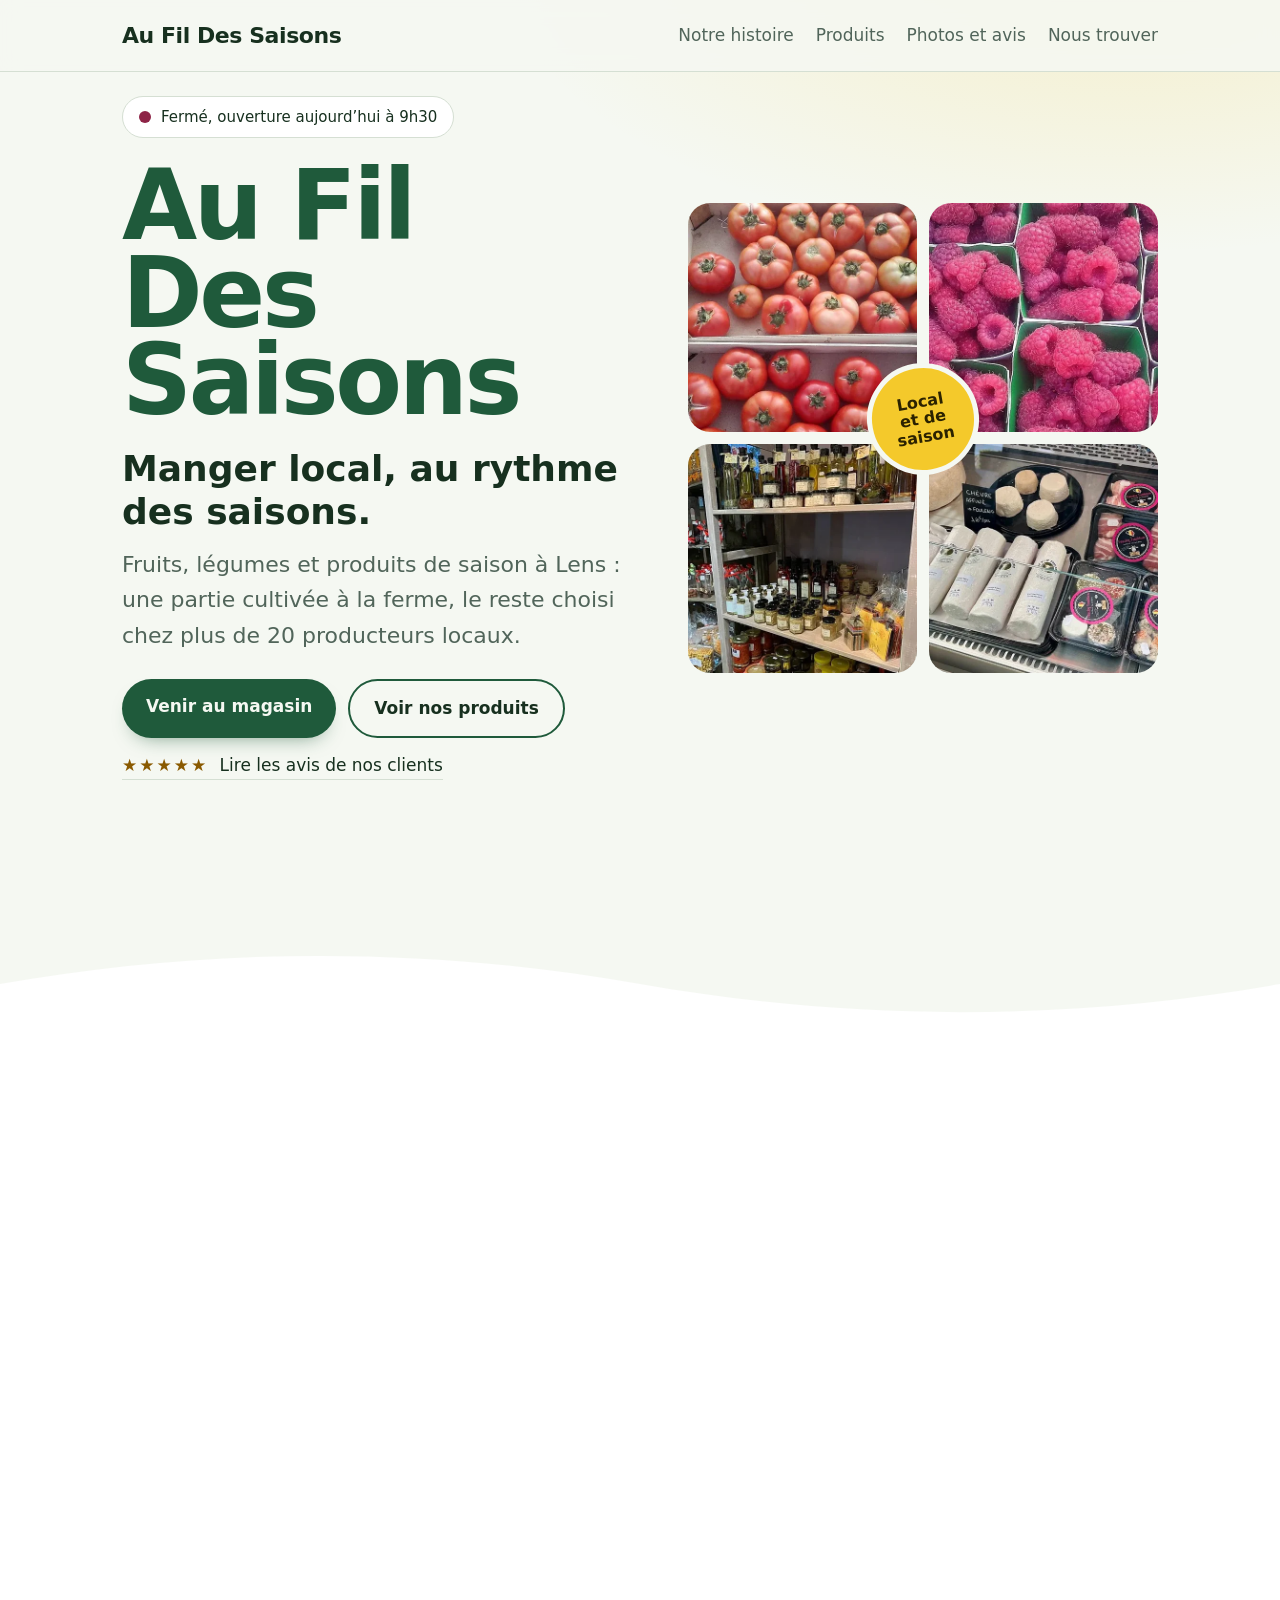
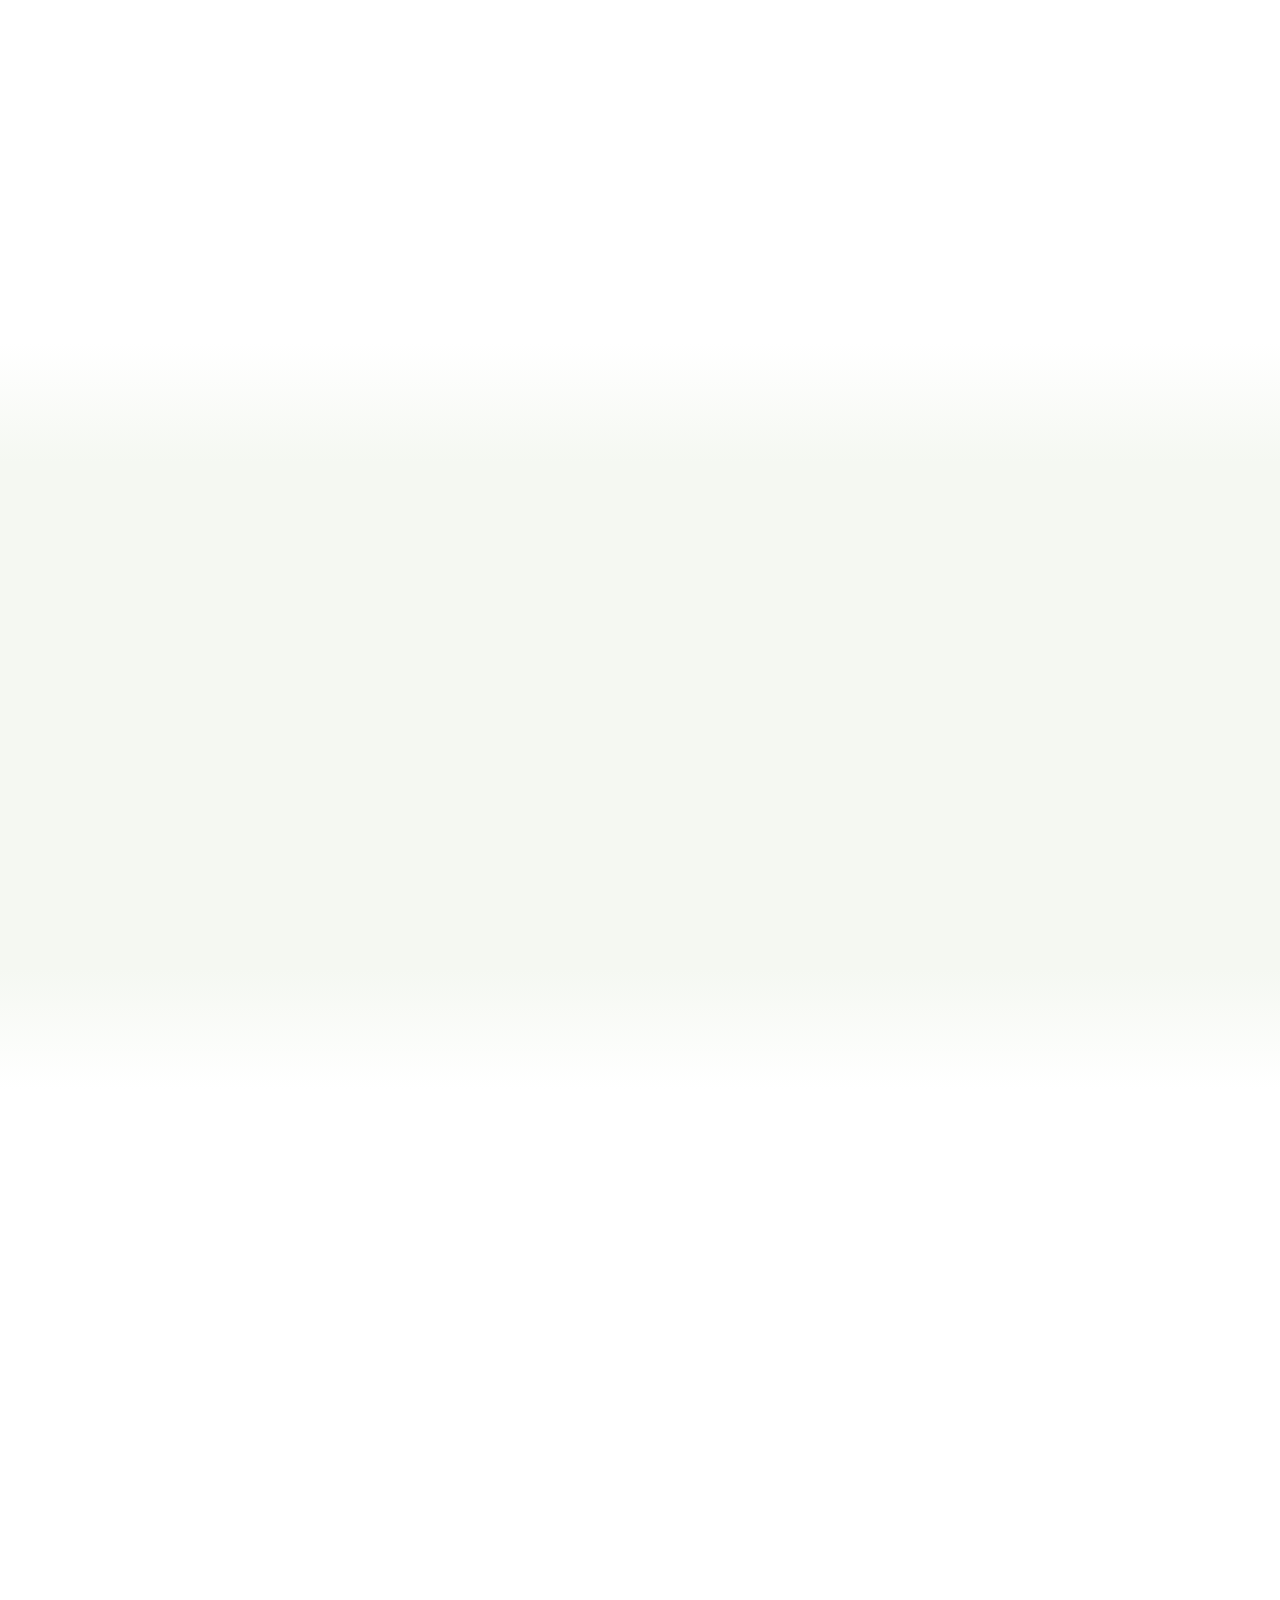
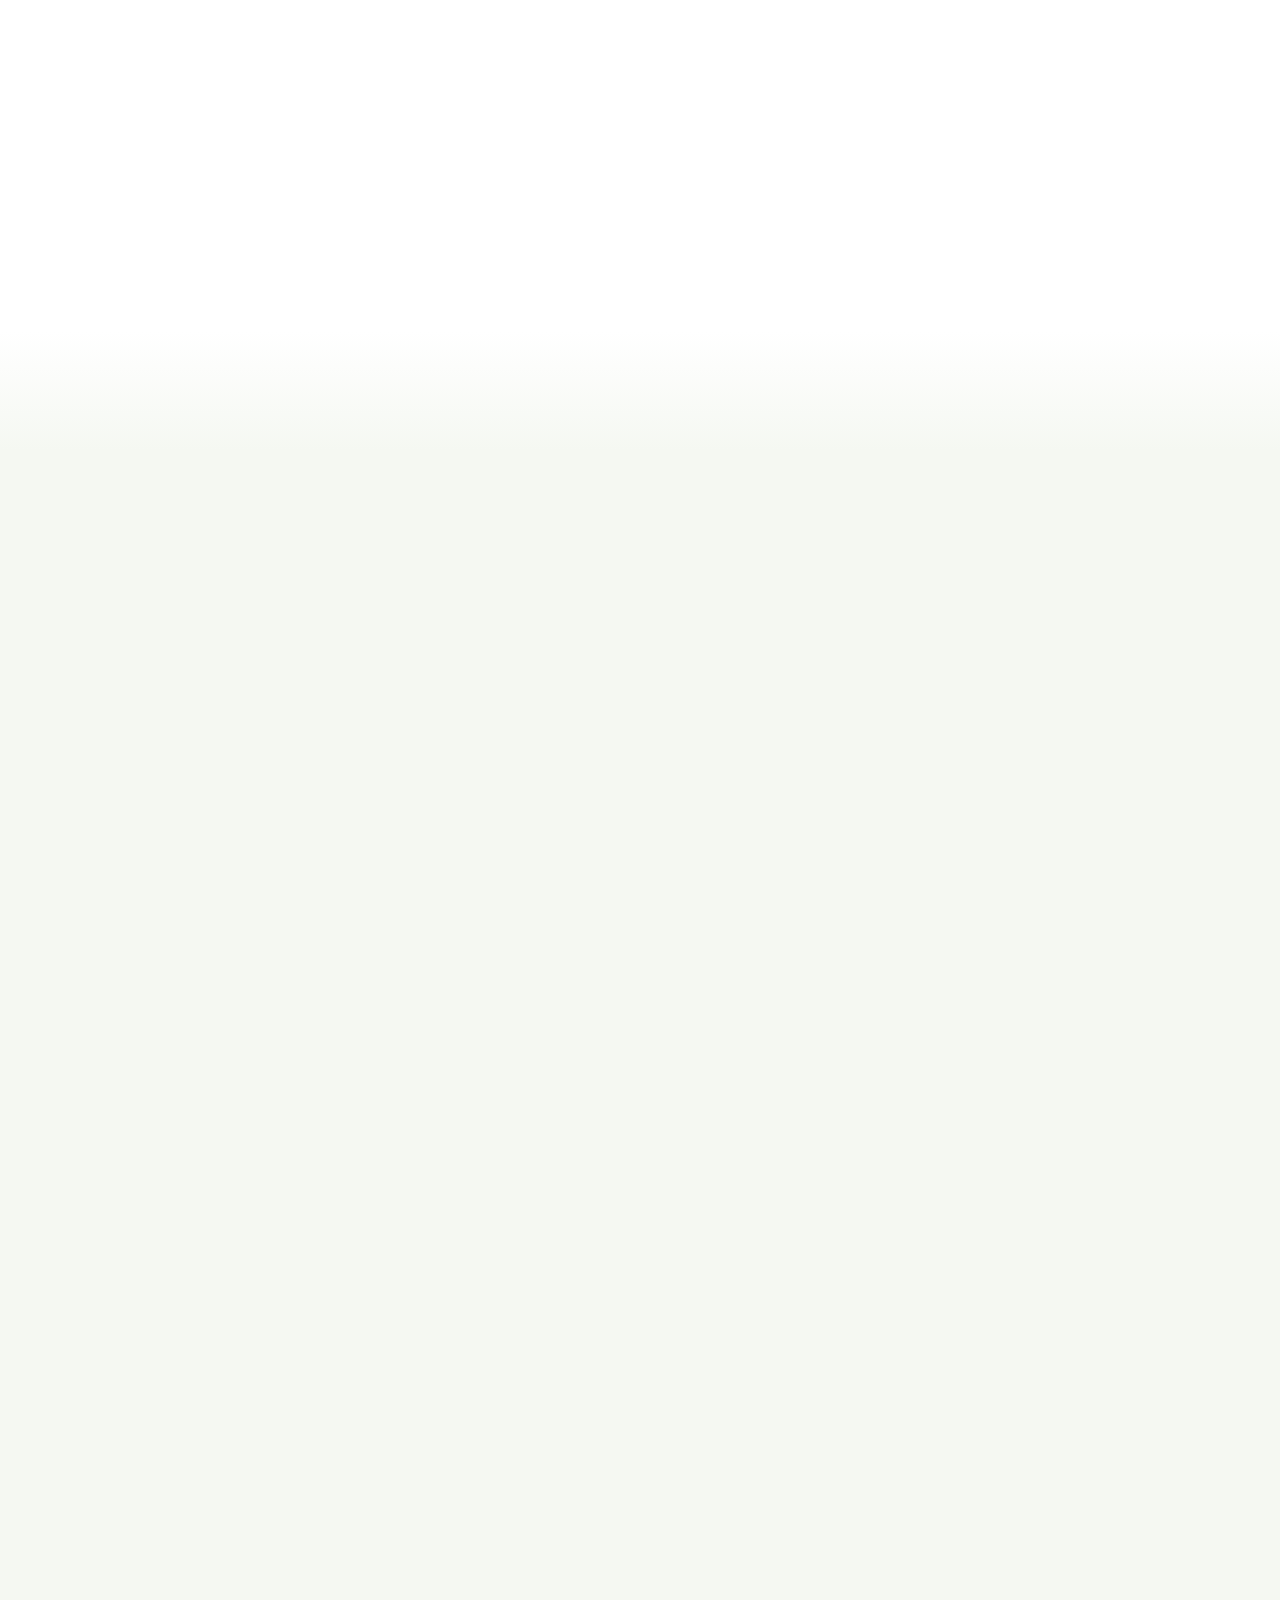
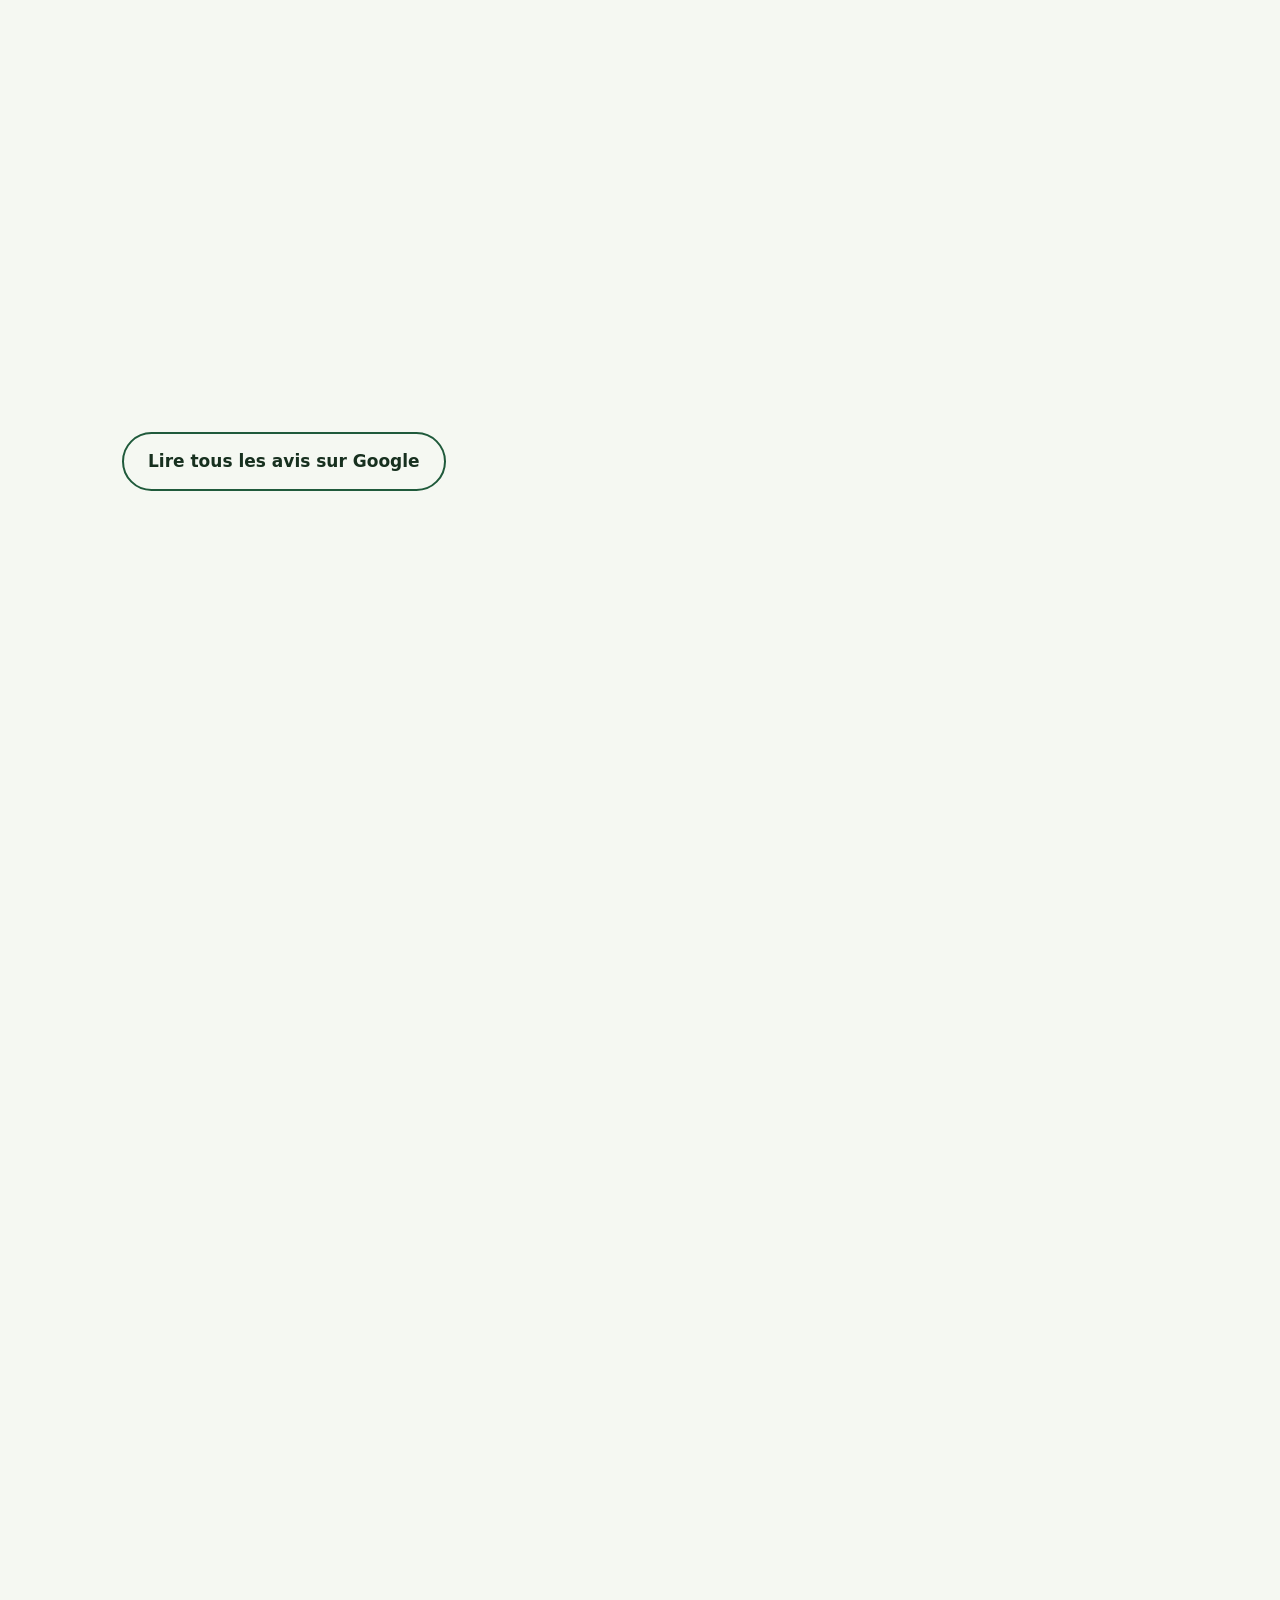
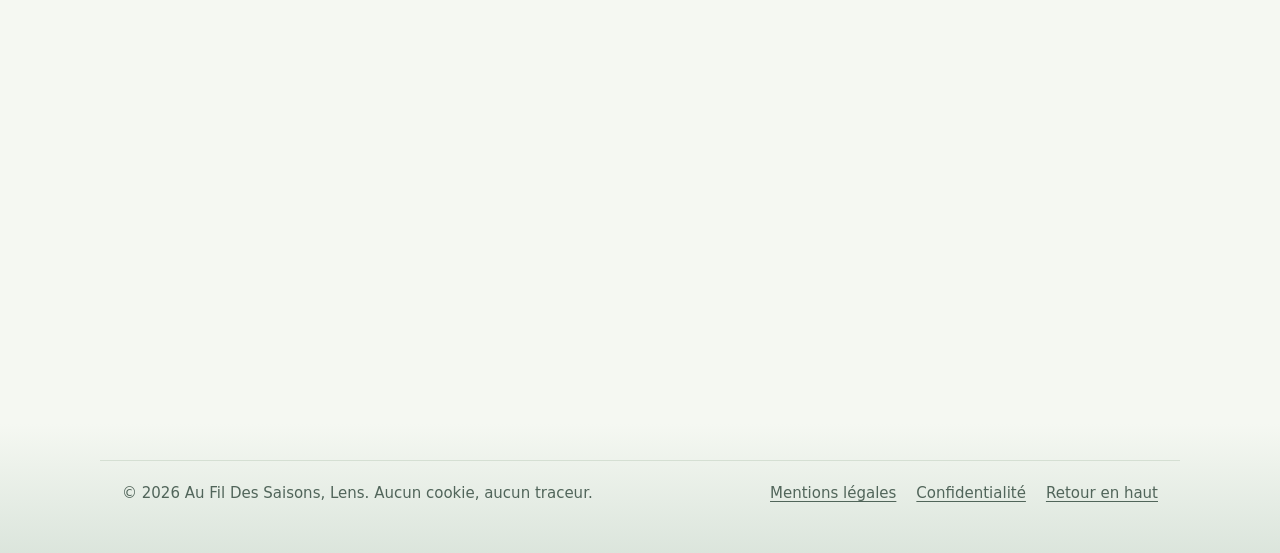
==== commit 20208d35: "Add files via upload" ====
--- a/index.html
+++ b/index.html
@@ -7,7 +7,7 @@
 <meta name="viewport" content="width=device-width, initial-scale=1, viewport-fit=cover">
 <title>Au Fil Des Saisons à Lens | Fruits, légumes, produits locaux</title>
 <meta name="description" content="Fruits et légumes de saison, fromages, chocolats, bières et idées cadeaux de producteurs locaux. Rue du Thy 23 à Lens, ouvert 5 jours sur 7.">
-<link rel="canonical" href="https://rassdjone.github.io/au-fil-des-saison/">
+<link rel="canonical" href="https://rassdjone.github.io/">
 <meta name="robots" content="index, follow, max-image-preview:large">
 <meta name="google-site-verification" content="WwIWT2sEpHE2BNijOcMHsDn33bdTSmF2Qs8HW-zZY4A">
 <meta name="theme-color" content="#1F5A3B">
@@ -16,17 +16,18 @@
 <meta property="og:locale" content="fr_BE">
 <meta property="og:title" content="Au Fil Des Saisons à Lens | Fruits, légumes, produits locaux">
 <meta property="og:description" content="Fruits et légumes de saison, fromages, chocolats, bières et idées cadeaux de producteurs locaux. Rue du Thy 23 à Lens, ouvert 5 jours sur 7.">
-<meta property="og:url" content="https://rassdjone.github.io/au-fil-des-saison/">
-<meta property="og:image" content="https://rassdjone.github.io/au-fil-des-saison/img/og-image.jpg">
+<meta property="og:url" content="https://rassdjone.github.io/">
+<meta property="og:image" content="https://rassdjone.github.io/img/og-image.jpg">
 <meta property="og:image:width" content="1200">
 <meta property="og:image:height" content="630">
 <meta property="og:image:alt" content="Au Fil Des Saisons : tomates, framboises, épicerie fine et fromages de chèvre">
 <meta name="twitter:card" content="summary_large_image">
-<link rel="icon" type="image/png" href="favicon.png">
+<link rel="icon" href="/favicon.ico" sizes="48x48">
+<link rel="icon" type="image/png" sizes="192x192" href="/icon-192.png">
 <link rel="apple-touch-icon" href="apple-touch-icon.png">
 <link rel="manifest" href="site.webmanifest">
-<script type="application/ld+json">{"@context": "https://schema.org", "@type": "GroceryStore", "name": "Au Fil Des Saisons", "description": "Fruits et légumes de saison, fromages, chocolats, bières et idées cadeaux de producteurs locaux. Rue du Thy 23 à Lens, ouvert 5 jours sur 7.", "telephone": "+32477273556", "email": "frederic.leblon@hotmail.be", "paymentAccepted": "Bancontact, espèces", "address": {"@type": "PostalAddress", "streetAddress": "Rue du Thy 23", "postalCode": "7870", "addressLocality": "Lens", "addressRegion": "Hainaut", "addressCountry": "BE"}, "geo": {"@type": "GeoCoordinates", "latitude": 50.5580614, "longitude": 3.8917613}, "openingHoursSpecification": [{"@type": "OpeningHoursSpecification", "dayOfWeek": "Monday", "opens": "15:00", "closes": "18:00"}, {"@type": "OpeningHoursSpecification", "dayOfWeek": ["Wednesday", "Friday"], "opens": "09:30", "closes": "12:30"}, {"@type": "OpeningHoursSpecification", "dayOfWeek": ["Wednesday", "Friday"], "opens": "13:30", "closes": "18:00"}, {"@type": "OpeningHoursSpecification", "dayOfWeek": "Saturday", "opens": "09:30", "closes": "15:30"}, {"@type": "OpeningHoursSpecification", "dayOfWeek": "Sunday", "opens": "09:30", "closes": "12:30"}], "url": "https://rassdjone.github.io/au-fil-des-saison/", "image": "https://rassdjone.github.io/au-fil-des-saison/img/og-image.jpg", "hasMap": "https://www.google.com/maps/search/?api=1&query=Au+Fil+Des+Saisons+Rue+du+Thy+23+7870+Lens"}</script>
-<script type="application/ld+json">{"@context": "https://schema.org", "@type": "WebSite", "name": "Au Fil Des Saisons", "alternateName": "Au Fil Des Saisons Lens", "url": "https://rassdjone.github.io/au-fil-des-saison/", "inLanguage": "fr-BE"}</script>
+<script type="application/ld+json">{"@context": "https://schema.org", "@type": "GroceryStore", "name": "Au Fil Des Saisons", "description": "Fruits et légumes de saison, fromages, chocolats, bières et idées cadeaux de producteurs locaux. Rue du Thy 23 à Lens, ouvert 5 jours sur 7.", "telephone": "+32477273556", "email": "frederic.leblon@hotmail.be", "paymentAccepted": "Bancontact, espèces", "address": {"@type": "PostalAddress", "streetAddress": "Rue du Thy 23", "postalCode": "7870", "addressLocality": "Lens", "addressRegion": "Hainaut", "addressCountry": "BE"}, "geo": {"@type": "GeoCoordinates", "latitude": 50.5580614, "longitude": 3.8917613}, "openingHoursSpecification": [{"@type": "OpeningHoursSpecification", "dayOfWeek": "Monday", "opens": "15:00", "closes": "18:00"}, {"@type": "OpeningHoursSpecification", "dayOfWeek": ["Wednesday", "Friday"], "opens": "09:30", "closes": "12:30"}, {"@type": "OpeningHoursSpecification", "dayOfWeek": ["Wednesday", "Friday"], "opens": "13:30", "closes": "18:00"}, {"@type": "OpeningHoursSpecification", "dayOfWeek": "Saturday", "opens": "09:30", "closes": "15:30"}, {"@type": "OpeningHoursSpecification", "dayOfWeek": "Sunday", "opens": "09:30", "closes": "12:30"}], "url": "https://rassdjone.github.io/", "image": "https://rassdjone.github.io/img/og-image.jpg", "hasMap": "https://www.google.com/maps/search/?api=1&query=Au+Fil+Des+Saisons+Rue+du+Thy+23+7870+Lens"}</script>
+<script type="application/ld+json">{"@context": "https://schema.org", "@type": "WebSite", "name": "Au Fil Des Saisons", "alternateName": "Au Fil Des Saisons Lens", "url": "https://rassdjone.github.io/", "inLanguage": "fr-BE"}</script>
 <link rel="stylesheet" href="style.css">
 </head>
 <body>
